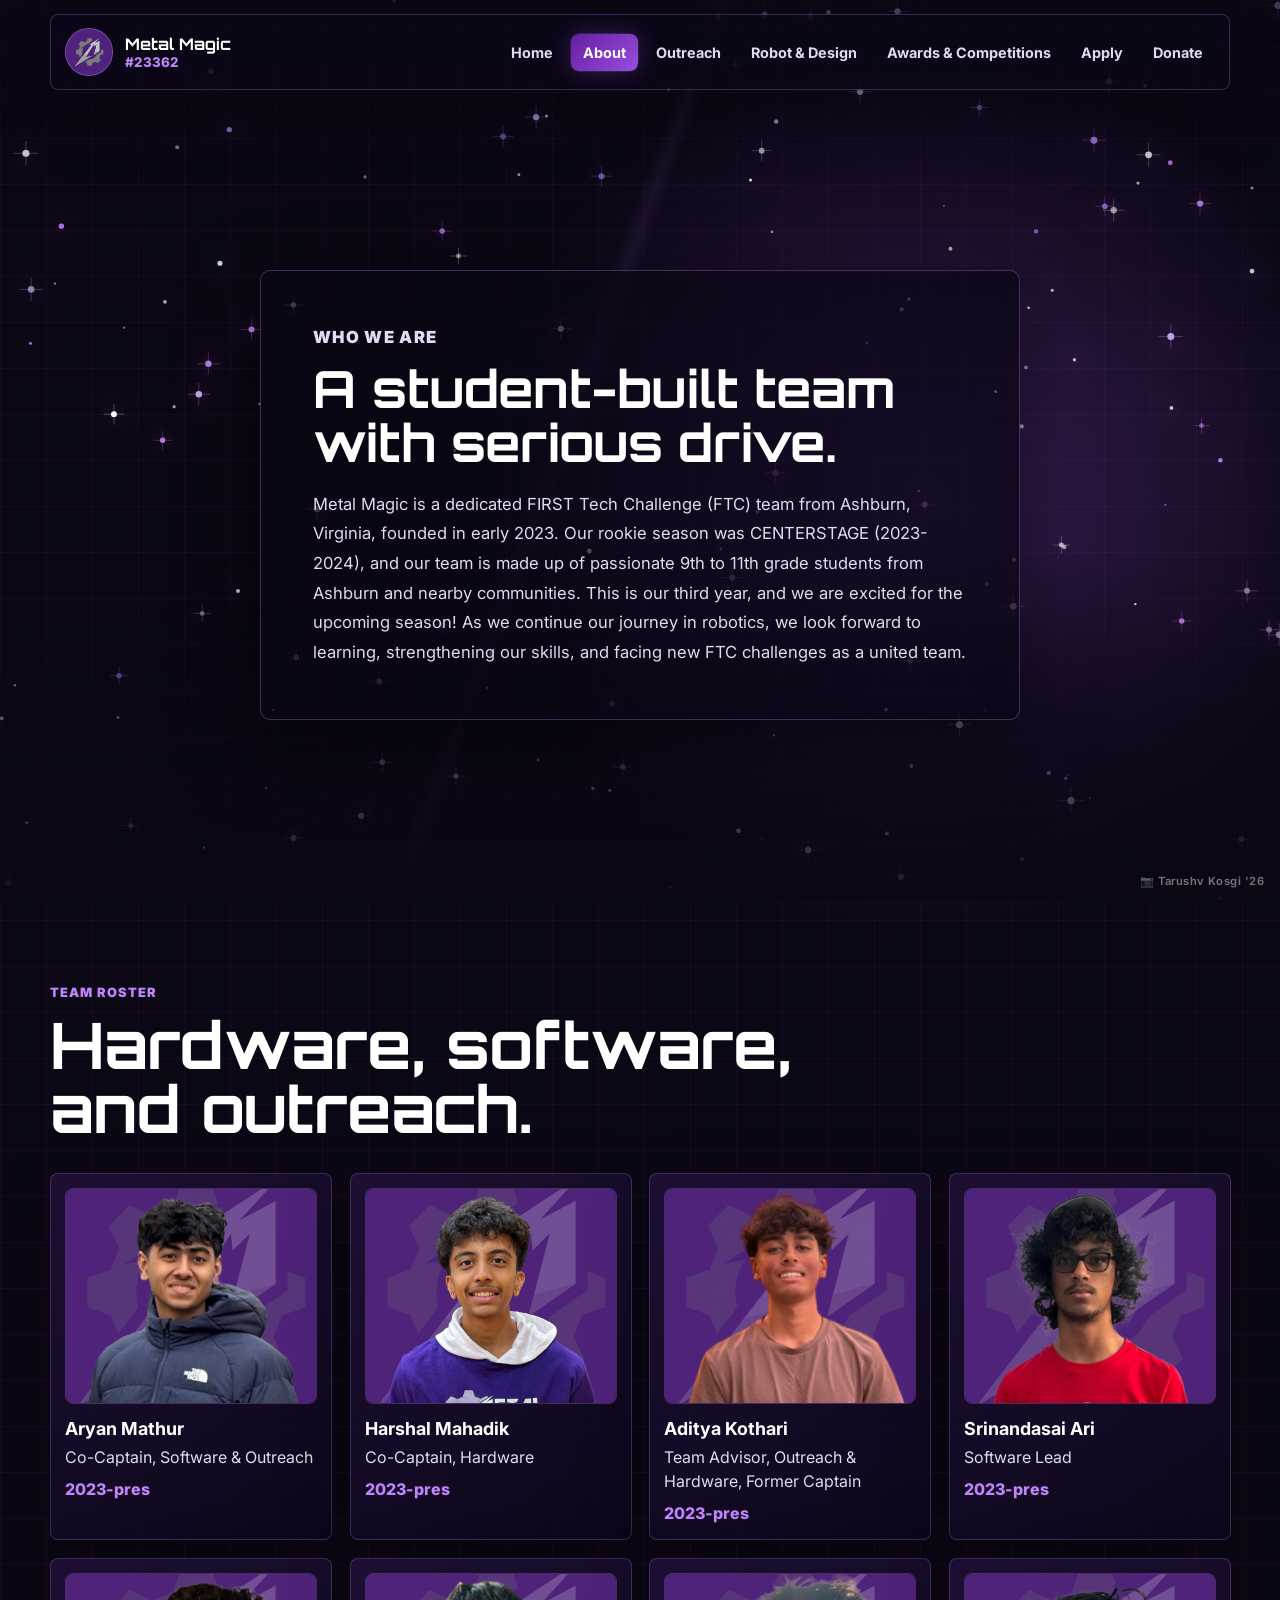
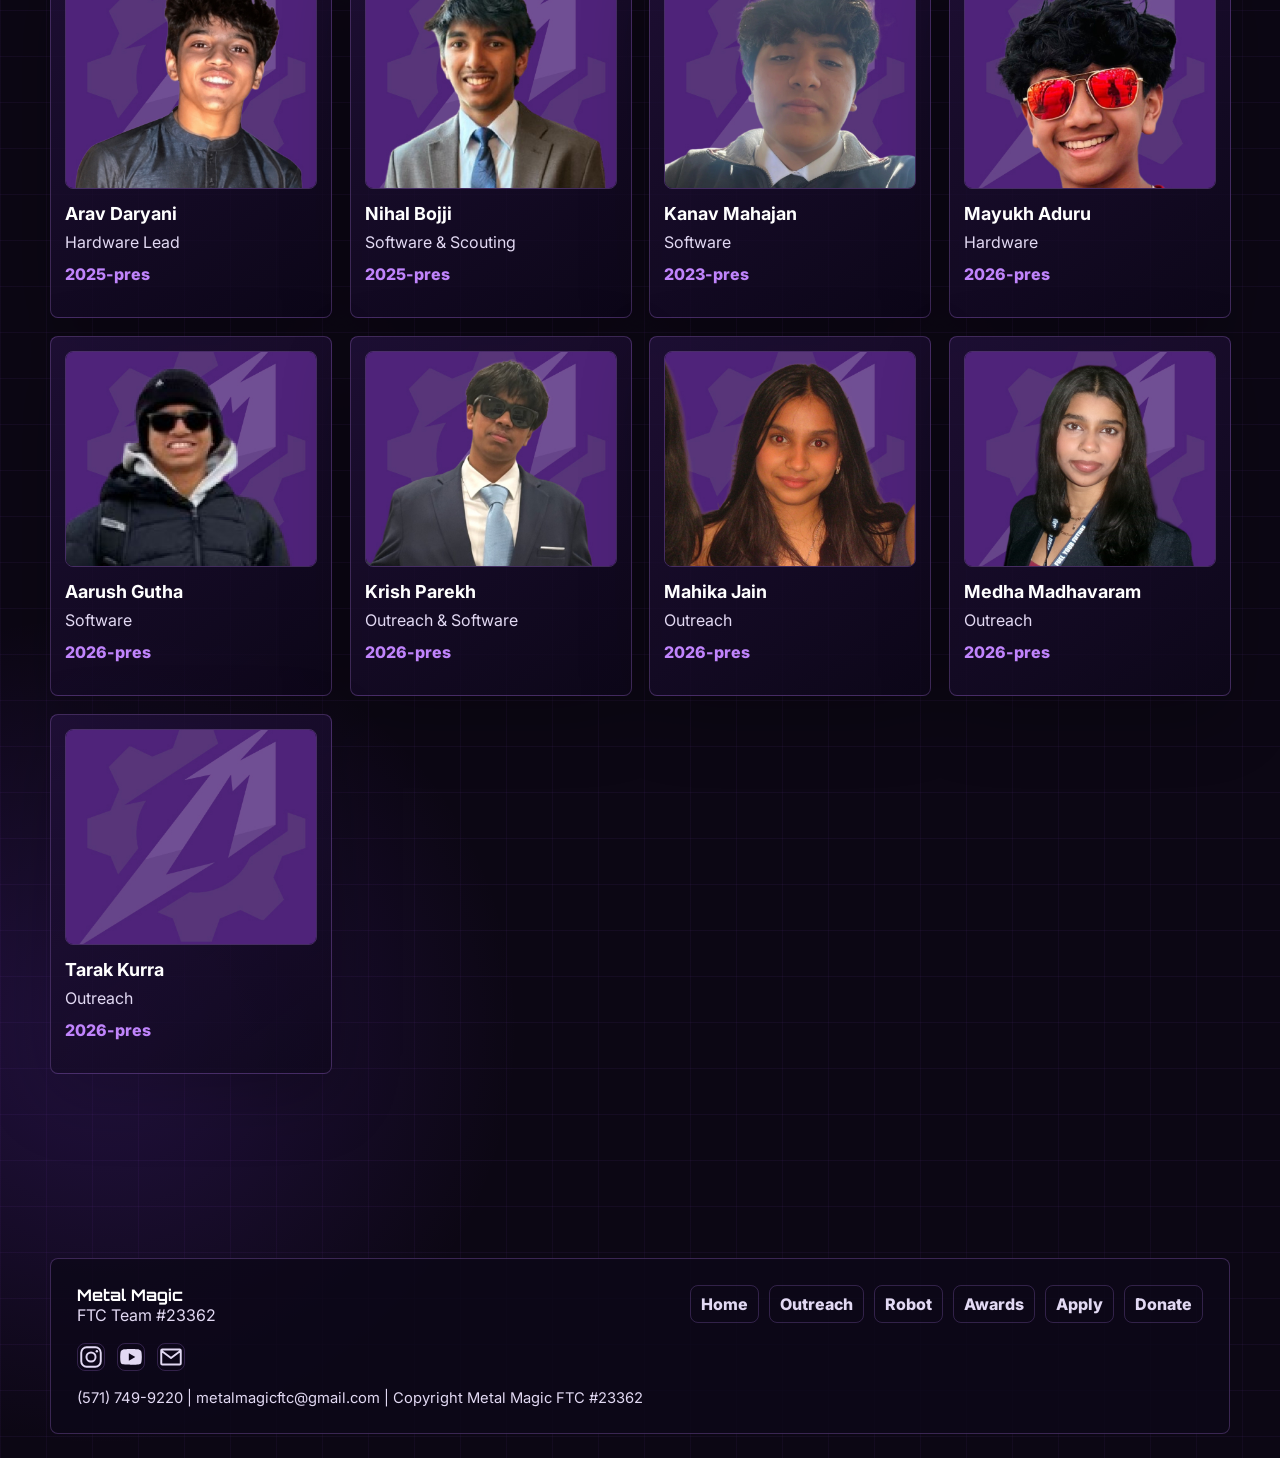
==== about.html @ a75f271d "Revert "asfddafs" This reverts commit 9444afa2bccfbbe86daacc5758b3b779155c47b8." ====
<!doctype html>
<html lang="en">
  <head>
    <meta charset="UTF-8" />
    <meta name="viewport" content="width=device-width, initial-scale=1.0" />
    <title>About | Metal Magic FTC #23362</title>
    <link rel="preconnect" href="https://fonts.googleapis.com" />
    <link rel="preconnect" href="https://fonts.gstatic.com" crossorigin />
    <link href="https://fonts.googleapis.com/css2?family=Inter:wght@400;500;600;700;800;900&family=Orbitron:wght@700;800;900&display=swap" rel="stylesheet" />
    <link rel="icon" href="favicon.svg" type="image/svg+xml" />
    <link rel="stylesheet" href="styles.css" />

    <style>
      /* ── Hero with background photo ── */
      .about-hero {
        position: relative;
        min-height: 100vh;
        display: flex;
        align-items: center;        /* vertically center box in photo */
        justify-content: center;    /* horizontally center box */
        overflow: hidden;
        /* extend behind nav bar */
        margin-top: -90px;
        padding-top: 90px;
      }

      .about-hero-bg {
        position: absolute;
        inset: 0;
        background: url('assets/teamphoto.jpg') center 25% / cover no-repeat;
        transform: scale(1.04);
        animation: about-zoom 18s ease-out forwards;
        z-index: 0;
      }

      @keyframes about-zoom {
        to { transform: scale(1); }
      }

      /* subtle top fade so nav bar blends in, NO bottom overlay so faces show */
      .about-hero-bg::after {
        content: '';
        position: absolute;
        inset: 0;
        background: linear-gradient(
          to bottom,
          rgba(12,7,20,0.72) 0%,
          rgba(12,7,20,0.18) 18%,
          transparent 38%,
          transparent 62%,
          rgba(12,7,20,0.55) 82%,
          rgba(12,7,20,0.94) 100%
        );
        pointer-events: none;
      }

      /* translucent box — NO blur so photo stays crisp behind */
      .about-hero-content {
        position: relative;
        z-index: 2;
        width: min(calc(100% - 36px), 760px);
        background: rgba(10, 6, 20, 0.72);   /* dark semi-transparent, no blur */
        border: 1px solid rgba(192, 132, 252, 0.3);
        border-radius: 10px;
        padding: clamp(28px, 5vw, 52px);
        box-shadow: 0 24px 80px rgba(0,0,0,0.5);
        text-align: left;
      }

      .about-hero-content .eyebrow {
        margin-bottom: 10px;
      }

      .about-hero-content h1 {
        margin: 0 0 20px;
        font-size: clamp(1.8rem, 4vw, 3.2rem);
        line-height: 1.05;
      }

      .about-hero-content p {
        color: var(--muted);
        font-size: 1.04rem;
        line-height: 1.78;
        margin: 0;
      }

      /* photo credit */
      .photo-credit {
        position: absolute;
        bottom: 12px;
        right: 16px;
        z-index: 3;
        margin: 0;
        font-size: 0.7rem;
        font-weight: 600;
        letter-spacing: 0.04em;
        color: rgba(255,255,255,0.45);
        pointer-events: none;
      }

      /* ── Roster section — left-aligned, matching nav/footer width ── */
      .roster-section {
        width: min(calc(100% - 36px), 1180px);
        margin: 0 auto;
        padding: 72px 0 92px;
      }

      .roster-section .section-heading {
        margin-bottom: 32px;
      }

      /* 4-col desktop, 2-col tablet+mobile */
      .roster-section .member-grid {
        display: grid;
        grid-template-columns: repeat(4, 1fr);
        gap: 18px;
      }

      @media (max-width: 960px) {
        .roster-section .member-grid {
          grid-template-columns: repeat(2, 1fr);
        }
      }

      /* mobile: always 2 columns (override styles.css 1-col rule) */
      @media (max-width: 640px) {
        .about-hero-content {
          padding: clamp(20px, 5vw, 32px);
        }

        .roster-section .member-grid {
          grid-template-columns: repeat(2, 1fr) !important;
          gap: 12px;
        }
      }
    </style>
  </head>
  <body>
    <div class="site-shell">
      <header class="nav-wrap" data-nav>
        <a class="brand" href="index.html">
          <img src="assets/brand/team-logo.svg" alt="Metal Magic team logo" />
          <span><strong>Metal Magic</strong><small>#23362</small></span>
        </a>
        <button class="nav-toggle" type="button" aria-label="Open navigation" data-menu-toggle>
          <span></span><span></span><span></span>
        </button>
        <nav class="nav-links" data-menu>
          <a href="index.html">Home</a>
          <a href="about.html" aria-current="page">About</a>
          <a href="outreach.html">Outreach</a>
          <a href="robot-design.html">Robot & Design</a>
          <a href="awards.html">Awards & Competitions</a>
          <a href="apply.html">Apply</a>
          <a href="https://hcb.hackclub.com/donations/start/metalmagic" target="_blank" rel="noreferrer">Donate</a>
        </nav>
      </header>

      <main>
        <!-- ── Hero ── -->
        <section class="about-hero">
          <div class="about-hero-bg"></div>
          <p class="photo-credit">📷 Tarushv Kosgi '26</p>
          <div class="about-hero-content">
            <p class="eyebrow reveal">Who We Are</p>
            <h1 class="reveal">A student-built team with serious drive.</h1>
            <p class="reveal">
              Metal Magic is a dedicated FIRST Tech Challenge (FTC) team from Ashburn,
              Virginia, founded in early 2023. Our rookie season was CENTERSTAGE
              (2023-2024), and our team is made up of passionate 9th to 11th grade
              students from Ashburn and nearby communities. This is our third year, and
              we are excited for the upcoming season! As we continue our journey in
              robotics, we look forward to learning, strengthening our skills, and facing
              new FTC challenges as a united team.
            </p>
          </div>
        </section>

        <!-- ── Roster ── -->
        <section class="roster-section">
          <div class="section-heading reveal">
            <p class="eyebrow">Team Roster</p>
            <h2>Hardware, software, and outreach.</h2>
          </div>
          <div class="member-grid">
            <article class="member-card reveal"><img src="assets/team/aryan-mathur.jpg" alt="Aryan Mathur" /><h3>Aryan Mathur</h3><p>Co-Captain, Software & Outreach</p><span>2023-pres</span></article>
            <article class="member-card reveal"><img src="assets/team/harshal-mahadik.jpg" alt="Harshal Mahadik" /><h3>Harshal Mahadik</h3><p>Co-Captain, Hardware</p><span>2023-pres</span></article>
            <article class="member-card reveal"><img src="assets/team/aditya-kothari.jpg" alt="Aditya Kothari" /><h3>Aditya Kothari</h3><p>Team Advisor, Outreach & Hardware, Former Captain</p><span>2023-pres</span></article>
            <article class="member-card reveal"><img src="assets/team/srinandasai-ari.jpg" alt="Srinandasai Ari" /><h3>Srinandasai Ari</h3><p>Software Lead</p><span>2023-pres</span></article>
            <article class="member-card reveal"><img src="assets/team/arav-daryani.jpg" alt="Arav Daryani" /><h3>Arav Daryani</h3><p>Hardware Lead</p><span>2025-pres</span></article>
            <article class="member-card reveal"><img src="assets/team/nihal-bojji.jpg" alt="Nihal Bojji" /><h3>Nihal Bojji</h3><p>Software & Scouting</p><span>2025-pres</span></article>
            <article class="member-card reveal"><img src="assets/team/kanav-mahajan.jpg" alt="Kanav Mahajan" /><h3>Kanav Mahajan</h3><p>Software</p><span>2023-pres</span></article>
            <article class="member-card reveal"><img src="assets/team/mayukh-aduru.jpg" alt="Mayukh Aduru" /><h3>Mayukh Aduru</h3><p>Hardware</p><span>2026-pres</span></article>
            <article class="member-card reveal"><img src="assets/team/aarush-gutha.jpg" alt="Aarush Gutha" /><h3>Aarush Gutha</h3><p>Software</p><span>2026-pres</span></article>
            <article class="member-card reveal"><img src="assets/team/krish-parekh.jpg" alt="Krish Parekh" /><h3>Krish Parekh</h3><p>Outreach & Software</p><span>2026-pres</span></article>
            <article class="member-card reveal"><img src="assets/team/mahika-jain.jpg" alt="Mahika Jain" /><h3>Mahika Jain</h3><p>Outreach</p><span>2026-pres</span></article>
            <article class="member-card reveal"><img src="assets/team/medha-madhavaram.jpg" alt="Medha Madhavaram" /><h3>Medha Madhavaram</h3><p>Outreach</p><span>2026-pres</span></article>
            <article class="member-card reveal"><img src="assets/team/tarak-kurra.jpg" alt="Tarak Kurra" /><h3>Tarak Kurra</h3><p>Outreach</p><span>2026-pres</span></article>
          </div>
        </section>
      </main>

      <footer class="footer">
        <div class="footer-brand"><strong>Metal Magic</strong><span>FTC Team #23362</span></div>
        <div class="footer-links">
          <a href="index.html">Home</a>
          <a href="outreach.html">Outreach</a>
          <a href="robot-design.html">Robot</a>
          <a href="awards.html">Awards</a>
          <a href="apply.html">Apply</a>
          <a href="https://hcb.hackclub.com/donations/start/metal-magic-ftc-23362" target="_blank" rel="noreferrer">Donate</a>
        </div>
        <div class="socials" aria-label="Social links">
          <a href="https://www.instagram.com/metalmagicftc" target="_blank" rel="noreferrer" aria-label="Instagram">
            <svg viewBox="0 0 24 24" aria-hidden="true" focusable="false">
              <rect x="3" y="3" width="18" height="18" rx="5" ry="5" fill="none" stroke="currentColor" stroke-width="1.8"></rect>
              <circle cx="12" cy="12" r="4.2" fill="none" stroke="currentColor" stroke-width="1.8"></circle>
              <circle cx="17.4" cy="6.6" r="1.15" fill="currentColor"></circle>
            </svg>
          </a>
          <a href="https://www.youtube.com/@metalmagicftc" target="_blank" rel="noreferrer" aria-label="YouTube">
            <svg viewBox="0 0 24 24" aria-hidden="true" focusable="false">
              <path d="M21.6 7.2a2.8 2.8 0 0 0-2-2C17.9 4.7 12 4.7 12 4.7s-5.9 0-7.6.5a2.8 2.8 0 0 0-2 2A29.2 29.2 0 0 0 2 12a29.2 29.2 0 0 0 .4 4.8 2.8 2.8 0 0 0 2 2c1.7.5 7.6.5 7.6.5s5.9 0 7.6-.5a2.8 2.8 0 0 0 2-2A29.2 29.2 0 0 0 22 12a29.2 29.2 0 0 0-.4-4.8ZM10 15.5v-7l6 3.5-6 3.5Z" fill="currentColor"></path>
            </svg>
          </a>
          <a href="mailto:metalmagicftc@gmail.com" aria-label="Email">
            <svg viewBox="0 0 24 24" aria-hidden="true" focusable="false">
              <path d="M4 5h16a1 1 0 0 1 1 1v12a1 1 0 0 1-1 1H4a1 1 0 0 1-1-1V6a1 1 0 0 1 1-1Zm0 2 8 6 8-6" fill="none" stroke="currentColor" stroke-width="1.8" stroke-linecap="round" stroke-linejoin="round"></path>
            </svg>
          </a>
        </div>
        <p class="footer-meta">(571) 749-9220 | metalmagicftc@gmail.com | Copyright Metal Magic FTC #23362</p>
      </footer>
    </div>
    <script src="script.js"></script>
  </body>
</html>
---- styles.css ----
:root {
  --bg: #0c0714;
  --bg-2: #12091f;
  --surface: rgba(32, 16, 56, 0.72);
  --surface-strong: rgba(47, 22, 82, 0.78);
  --purple: #7c3aed;
  --violet: #a855f7;
  --glow: #c084fc;
  --text: #ffffff;
  --muted: #e2d9f3;
  --line: rgba(192, 132, 252, 0.26);
  --radius: 8px;
  --max: 1180px;
}

* {
  box-sizing: border-box;
}

html {
  scroll-behavior: smooth;
}

body {
  margin: 0;
  min-height: 100vh;
  color: var(--text);
  font-family: "Inter", system-ui, sans-serif;
  background:
    linear-gradient(rgba(168, 85, 247, 0.06) 1px, transparent 1px),
    linear-gradient(90deg, rgba(168, 85, 247, 0.05) 1px, transparent 1px),
    radial-gradient(circle at 72% 16%, rgba(168, 85, 247, 0.28), transparent 28rem),
    radial-gradient(circle at 8% 86%, rgba(124, 58, 237, 0.2), transparent 26rem),
    var(--bg);
  background-size: 46px 46px, 46px 46px, auto, auto, auto;
  overflow-x: hidden;
  cursor: crosshair;
}

body::before {
  content: "";
  position: fixed;
  inset: 0;
  pointer-events: none;
  background: linear-gradient(110deg, transparent 0 44%, rgba(192, 132, 252, 0.08) 45%, transparent 46% 100%);
  animation: scan 10s linear infinite; /* <-- Changed from 4.8s to 15s */
  z-index: -1;
}

@media (hover: none), (pointer: coarse) {
  body {
    cursor: auto;
  }

  .cursor-aura,
  .cursor-readout {
    display: none !important;
  }
}

.starfield-canvas,
.cursor-aura {
  position: fixed;
  inset: 0;
  pointer-events: none;
}

.starfield-canvas {
  z-index: 0;
  mix-blend-mode: screen;
}

.cursor-aura {
  z-index: 1;
  opacity: 0;
  background: radial-gradient(circle at var(--cursor-x, 50%) var(--cursor-y, 50%), rgba(255, 255, 255, 0.16), rgba(192, 132, 252, 0.18) 8rem, transparent 18rem);
  transition: opacity 180ms ease;
}

.cursor-readout {
  position: fixed;
  left: var(--cursor-x, 50%);
  top: var(--cursor-y, 50%);
  z-index: 40;
  pointer-events: none;
  opacity: 0;
  transform: translate(18px, 18px) scale(0.94);
  padding: 7px 10px;
  border: 1px solid rgba(192, 132, 252, 0.48);
  border-radius: 999px;
  color: white;
  background: rgba(13, 8, 25, 0.78);
  box-shadow: 0 0 28px rgba(168, 85, 247, 0.28);
  backdrop-filter: blur(12px);
  font: 900 0.72rem "Orbitron", sans-serif;
  letter-spacing: 0.08em;
  text-transform: uppercase;
  transition: opacity 160ms ease, transform 160ms ease;
}

body.cursor-active .cursor-aura {
  opacity: 1;
}

body.cursor-active .cursor-readout.active {
  opacity: 1;
  transform: translate(18px, 18px) scale(1);
}

a {
  color: inherit;
  text-decoration: none;
}

img {
  max-width: 100%;
  display: block;
}

.site-shell img:not(.brand img):not(.robot-float):not(.sponsor-card img) {
  width: 100%;
  height: clamp(160px, 24vh, 240px);
  max-height: clamp(160px, 24vh, 240px);
  object-fit: cover;
  object-position: center;
  border-radius: var(--radius);
}

.site-shell {
  position: relative;
  z-index: 2;
  min-height: 100vh;
  animation: pageIn 520ms ease both;
}

.nav-wrap {
  position: sticky; 
  top: 14px;
  z-index: 20;
  width: min(calc(100% - 32px), var(--max));
  margin: 14px auto 0;
  min-height: 76px;
  display: flex;
  align-items: center;
  justify-content: space-between;
  gap: 18px;
  padding: 12px 14px;
  border: 1px solid var(--line);
  border-radius: var(--radius);
  background: rgba(13, 8, 25, 0.68);
  backdrop-filter: blur(18px);
  box-shadow: 0 18px 70px rgba(0, 0, 0, 0.28);
  transition: border-color 220ms ease, background 220ms ease;
}

.nav-wrap.scrolled {
  background: rgba(13, 8, 25, 0.9);
  border-color: rgba(192, 132, 252, 0.48);
}

.brand {
  display: flex;
  align-items: center;
  gap: 12px;
  min-width: max-content;
}

.brand img {
  width: 48px;
  height: 48px;
  object-fit: contain;
  border-radius: 50%;
  border: 1px solid rgba(192, 132, 252, 0.45);
  background: #4e2379;
}

.brand.image-failed::before {
  content: "";
  width: 48px;
  height: 48px;
  display: grid;
  place-items: center;
  border-radius: 50%;
  border: 1px solid rgba(192, 132, 252, 0.6);
  background: #4e2379 url("assets/brand/team-logo.svg") center / contain no-repeat;
  box-shadow: 0 0 24px rgba(168, 85, 247, 0.3);
}

.brand.image-failed img {
  display: none;
}

.brand strong,
.team-number,
h1,
h2 {
  font-family: "Orbitron", "Inter", sans-serif;
}

.brand strong {
  display: block;
  font-size: 1rem;
}

.brand small {
  display: block;
  color: var(--glow);
  font-weight: 800;
  letter-spacing: 0;
}

.nav-links {
  display: flex;
  align-items: center;
  justify-content: flex-end;
  gap: 6px;
  flex-wrap: wrap;
}

.nav-links a {
  padding: 10px 12px;
  border-radius: var(--radius);
  color: var(--muted);
  font-size: 0.9rem;
  font-weight: 700;
  transition: color 180ms ease, background 180ms ease, box-shadow 180ms ease;
}

.nav-links a:hover,
.nav-links a[aria-current="page"] {
  color: white;
  background: linear-gradient(135deg, rgba(107, 33, 168, 0.95), rgba(168, 85, 247, 0.9));
  box-shadow: 0 0 0 1px rgba(255, 255, 255, 0.08), 0 0 24px rgba(168, 85, 247, 0.28);
}

.nav-links a,
.btn,
.hero-copy,
.hero-visual,
.section-copy,
.stat-card,
.feature-card,
.member-card,
.event-card,
.robot-card,
.timeline-card,
.story-panel,
.season-photo-slot,
.robot-photo-slot,
.video-frame,
.tab-list button,
.footer-links a,
.socials a {
  transform-style: preserve-3d;
  will-change: transform;
}

.nav-toggle {
  display: none;
  width: 44px;
  height: 44px;
  border: 1px solid var(--line);
  border-radius: var(--radius);
  background: rgba(168, 85, 247, 0.1);
}

.nav-toggle span {
  display: block;
  width: 18px;
  height: 2px;
  margin: 4px auto;
  background: white;
}

.page-section {
  width: min(calc(100% - 36px), var(--max));
  margin: 0 auto;
}

.hero {
  position: relative;
  min-height: 172vh;
  display: grid;
  align-items: start;
  padding: 20px 0 42px; /* <-- Changed the 76px to 20px */
  isolation: isolate;
}

@media (max-width: 900px) {
  .hero {
    min-height: auto;
    padding: 24px 0 28px;
  }

  .hero::after {
    display: none;
  }

  .hero-bg-robot {
    position: relative;
    top: auto;
    opacity: 0.48;
    transform: none;
    margin-bottom: 18px;
  }

  .hero-grid {
    position: static;
    transform: none;
    opacity: 1;
    min-height: auto;
  }

  .hero-title,
  .hero-visual {
    transform: none;
  }

  .hero-visual {
    min-height: 320px;
  }

  .stagger {
    animation: none;
    opacity: 1;
    transform: none;
  }
}

.hero::after {
  content: "SCROLL";
  position: sticky;
  top: calc(100vh - 74px);
  justify-self: center;
  width: 92px;
  min-height: 32px;
  display: grid;
  place-items: center;
  border: 1px solid rgba(192, 132, 252, 0.38);
  border-radius: 999px;
  color: var(--muted);
  font-size: 0.68rem;
  font-weight: 900;
  letter-spacing: 0.16em;
  background: rgba(13, 8, 25, 0.66);
  box-shadow: 0 0 28px rgba(168, 85, 247, 0.22);
  opacity: calc(1 - var(--hero-progress, 0));
}

.hero-bg-robot {
  position: sticky;
  top: 92px;
  grid-area: 1 / 1;
  width: min(118vw, 1320px);
  max-width: none;
  margin: 0 auto;
  opacity: calc(0.18 - (var(--hero-progress, 0) * 0.13));
  filter: grayscale(1) contrast(1.16) brightness(0.78);
  mix-blend-mode: screen;
  transform: translateY(calc(var(--hero-progress, 0) * -90px)) scale(calc(1.08 + (var(--hero-progress, 0) * 0.18)));
  pointer-events: none;
  z-index: -1;
}

.hero-grid,
.split-section {
  display: grid;
  grid-template-columns: minmax(0, 1fr) minmax(320px, 0.82fr);
  gap: clamp(28px, 5vw, 72px);
  align-items: center;
}

.hero-grid {
  position: sticky;
  top: 112px;
  min-height: calc(100vh - 132px);
  transform:
    translateY(calc(var(--hero-progress, 0) * -32px))
    scale(calc(1 - (var(--hero-progress, 0) * 0.08)));
  opacity: calc(1 - (var(--hero-progress, 0) * 0.3));
  transition: transform 80ms linear, opacity 80ms linear;
}

.eyebrow,
.card-kicker {
  color: var(--glow);
  font-weight: 900;
  text-transform: uppercase;
  font-size: 0.8rem;
  letter-spacing: 0.08em;
}

.hero-title {
  margin: 12px 0;
  font-size: clamp(3.2rem, 10vw, 8.6rem);
  line-height: 0.9;
  text-shadow: 0 0 38px rgba(192, 132, 252, 0.34);
  transform: translateX(calc(var(--hero-progress, 0) * -32px));
}

.hero-title span {
  display: block;
}

.team-number {
  color: var(--glow);
  font-size: 0.72em;
}

.stagger {
  opacity: 0;
  transform: translateY(28px);
  animation: revealUp 720ms cubic-bezier(0.2, 0.8, 0.2, 1) forwards;
}

.stagger:nth-child(2) {
  animation-delay: 160ms;
}

.stagger:nth-child(3) {
  animation-delay: 300ms;
}

.hero-subtitle,
.page-hero p,
.section-copy p,
.feature-card p,
.event-card p,
.robot-card p,
.timeline-card p {
  color: var(--muted);
  font-size: 1.04rem;
  line-height: 1.75;
}

.button-row {
  display: flex;
  flex-wrap: wrap;
  gap: 14px;
  margin-top: 28px;
}

.btn {
  position: relative;
  overflow: hidden;
  display: inline-flex;
  align-items: center;
  justify-content: center;
  min-height: 48px;
  padding: 0 20px;
  border-radius: var(--radius);
  font-weight: 900;
  border: 1px solid rgba(192, 132, 252, 0.44);
  transition: transform 180ms ease, box-shadow 180ms ease, border-color 180ms ease;
}

.btn::after {
  content: "";
  position: absolute;
  inset: -80% auto -80% -55%;
  width: 40%;
  transform: rotate(18deg);
  background: rgba(255, 255, 255, 0.28);
  transition: left 320ms ease;
}

.btn:hover {
  transform: translateY(-2px);
  box-shadow: 0 0 36px rgba(168, 85, 247, 0.34);
}

.btn:hover::after {
  left: 120%;
}

.btn-primary {
  background: linear-gradient(135deg, #6b21a8, #a855f7);
}

.btn-secondary {
  background: rgba(26, 15, 46, 0.65);
}

.hero-visual {
  position: relative;
  min-height: 440px;
  display: grid;
  place-items: center;
}

.orbital-ring {
  position: absolute;
  width: min(92%, 520px);
  aspect-ratio: 1;
  border: 1px solid rgba(192, 132, 252, 0.3);
  border-radius: 50%;
  box-shadow: inset 0 0 60px rgba(168, 85, 247, 0.15), 0 0 80px rgba(168, 85, 247, 0.22);
  animation: spin 18s linear infinite;
}

.orbital-ring::before,
.orbital-ring::after {
  content: "";
  position: absolute;
  inset: 12%;
  border: 1px dashed rgba(192, 132, 252, 0.23);
  border-radius: 50%;
}

.robot-float {
  width: min(92%, 720px);
  max-height: 660px;
  object-fit: contain;
  filter: drop-shadow(0 28px 48px rgba(168, 85, 247, 0.28));
  animation: float 4.6s ease-in-out infinite;
}

.hero-visual {
  transform: translateX(calc(var(--hero-progress, 0) * 46px)) scale(calc(1 + (var(--hero-progress, 0) * 0.16)));
}

.robot-fallback {
  display: none;
  position: relative;
  width: min(82%, 430px);
  aspect-ratio: 1.08;
  filter: drop-shadow(0 28px 48px rgba(168, 85, 247, 0.32));
  animation: float 4.6s ease-in-out infinite;
}

.hero-visual.image-failed .robot-fallback {
  display: grid;
  place-items: center;
}

.hero-visual.image-failed .robot-float {
  display: none;
}

.bot-top,
.bot-core,
.bot-base {
  position: absolute;
  border: 2px solid rgba(216, 180, 254, 0.85);
  background: linear-gradient(145deg, rgba(168, 85, 247, 0.32), rgba(15, 8, 30, 0.86));
  box-shadow: inset 0 0 32px rgba(192, 132, 252, 0.18), 0 0 38px rgba(168, 85, 247, 0.3);
}

.bot-top {
  top: 7%;
  left: 28%;
  width: 44%;
  height: 18%;
  border-radius: var(--radius);
}

.bot-core {
  top: 30%;
  left: 17%;
  width: 66%;
  height: 40%;
  border-radius: var(--radius);
  display: flex;
  align-items: center;
  justify-content: center;
  gap: 8%;
}

.bot-core span {
  width: 16%;
  aspect-ratio: 1;
  border-radius: 50%;
  background: #c084fc;
  box-shadow: 0 0 30px rgba(192, 132, 252, 0.9);
}

.bot-base {
  bottom: 10%;
  left: 10%;
  width: 80%;
  height: 16%;
  border-radius: 999px;
}

.stats-band {
  display: grid;
  grid-template-columns: repeat(3, 1fr);
  gap: 16px;
  padding: 22px 0 68px;
}

.stat-card,
.feature-card,
.member-card,
.event-card,
.robot-card,
.timeline-card,
.story-panel,
.season-photo-slot,
.robot-photo-slot {
  position: relative;
  overflow: hidden;
  border: 1px solid var(--line);
  border-radius: var(--radius);
  background: linear-gradient(145deg, rgba(33, 16, 58, 0.82), rgba(14, 8, 27, 0.76));
  backdrop-filter: blur(16px);
  box-shadow: 0 22px 70px rgba(0, 0, 0, 0.24);
}

.stat-card::after,
.feature-card::after,
.member-card::after,
.event-card::after,
.robot-card::after,
.timeline-card::after,
.story-panel::after,
.season-photo-slot::after,
.robot-photo-slot::after {
  content: "";
  position: absolute;
  inset: 0;
  pointer-events: none;
  opacity: var(--hover-spot, 0);
  background: radial-gradient(circle at var(--local-x, 50%) var(--local-y, 50%), rgba(255, 255, 255, 0.18), rgba(192, 132, 252, 0.16) 20%, transparent 54%);
  transition: opacity 180ms ease;
}

.stat-card {
  min-height: 156px;
  padding: 28px;
  text-align: center;
}

.stat-card strong,
.stat-card span {
  font-family: "Orbitron", sans-serif;
  font-size: clamp(2.2rem, 5vw, 4.2rem);
  color: white;
  text-shadow: 0 0 26px rgba(192, 132, 252, 0.42);
}

.stat-card p {
  margin: 8px 0 0;
  color: var(--muted);
  font-weight: 800;
}

.split-section {
  padding: 30px 0 90px;
}

.sponsors-section {
  padding: 8px 0 90px;
}

.sponsor-grid {
  display: grid;
  grid-template-columns: repeat(2, 1fr);
  gap: 12px;
  justify-content: start;
  align-items: start;
}

.sponsor-card {
  display: flex;
  align-items: center;
  justify-content: center;
  width: 100%;
  min-height: 140px;
  padding: 20px;
  border: 1px solid var(--line);
  border-radius: var(--radius);
  background: #ffffff;
  box-shadow: 0 22px 70px rgba(0, 0, 0, 0.24);
  transition: transform 180ms ease, box-shadow 180ms ease, border-color 180ms ease;
}

.sponsor-card:hover {
  transform: translateY(-2px);
  border-color: rgba(192, 132, 252, 0.7);
  box-shadow: 0 0 34px rgba(168, 85, 247, 0.23), 0 24px 70px rgba(0, 0, 0, 0.25);
}

.sponsor-card img {
  width: auto;
  max-width: 100%;
  max-height: 92px;
  height: auto;
  object-fit: contain;
  display: block;
}

.home-story {
  display: grid;
  grid-template-columns: repeat(3, 1fr);
  gap: 18px;
  margin-top: -34vh;
  padding-bottom: 86px;
  position: relative;
  z-index: 3;
}

.story-panel {
  min-height: 340px;
  padding: clamp(22px, 3vw, 34px);
  transform: translateY(calc((1 - var(--story-progress, 0)) * 44px));
  transition: transform 180ms ease, border-color 180ms ease, box-shadow 180ms ease;
}

.story-panel:nth-child(2) {
  transform: translateY(calc((1 - var(--story-progress, 0)) * 74px));
}

.story-panel:nth-child(3) {
  transform: translateY(calc((1 - var(--story-progress, 0)) * 104px));
}

.story-panel h2 {
  margin: 8px 0 16px;
  font-size: clamp(1.45rem, 3vw, 2.35rem);
  line-height: 1.05;
}

.story-panel p:last-child {
  color: var(--muted);
  line-height: 1.7;
}

.section-copy h2,
.section-heading h2,
.page-hero h1 {
  margin: 8px 0 16px;
  font-size: clamp(2.1rem, 5vw, 4.6rem);
  line-height: 1;
}

.feature-card {
  padding: clamp(24px, 4vw, 42px);
}

.feature-card h3 {
  margin: 0 0 10px;
  font-size: clamp(1.55rem, 3vw, 2.4rem);
}

.text-link {
  color: var(--glow);
  font-weight: 900;
  display: inline-flex;
  margin-top: 12px;
}

.page-hero {
  padding: 120px 0 52px;
  max-width: 980px;
}

.section-heading {
  max-width: 820px;
  margin-bottom: 26px;
}

.member-grid {
  display: grid;
  grid-template-columns: repeat(4, 1fr);
  gap: 18px;
  padding-bottom: 92px;
}

.member-card {
  min-height: 360px;
  padding: 14px;
  transition: transform 200ms ease, border-color 200ms ease, box-shadow 200ms ease;
}

.member-card:hover,
.event-card:hover,
.robot-card:hover,
.story-panel:hover,
.timeline-card:hover,
.stat-card:hover,
.feature-card:hover {
  border-color: rgba(192, 132, 252, 0.7);
  box-shadow: 0 0 34px rgba(168, 85, 247, 0.23), 0 24px 70px rgba(0, 0, 0, 0.25);
}

.member-card img,
.member-card.placeholder div {
  width: 100%;
  aspect-ratio: 1 / 1.02;
  object-fit: cover;
  border-radius: var(--radius);
  border: 1px solid rgba(192, 132, 252, 0.28);
}

.member-card.image-failed img {
  display: none;
}

.member-card.image-failed::before {
  content: attr(data-initial);
  width: 100%;
  aspect-ratio: 1 / 1.02;
  display: grid;
  place-items: center;
  border-radius: var(--radius);
  color: white;
  font: 900 4rem "Orbitron", sans-serif;
  border: 1px solid rgba(192, 132, 252, 0.28);
  background:
    linear-gradient(rgba(255, 255, 255, 0.07) 1px, transparent 1px),
    linear-gradient(90deg, rgba(255, 255, 255, 0.06) 1px, transparent 1px),
    radial-gradient(circle at 30% 20%, #c084fc, #6b21a8 48%, #1a0f2e);
  background-size: 20px 20px, 20px 20px, auto;
}

.member-card.placeholder div {
  display: grid;
  place-items: center;
  font: 900 4rem "Orbitron", sans-serif;
  background: radial-gradient(circle at 30% 20%, #c084fc, #6b21a8 48%, #1a0f2e);
}

.member-card h3 {
  margin: 14px 0 6px;
  font-size: 1.12rem;
}

.member-card p,
.member-card span {
  color: var(--muted);
  line-height: 1.5;
}

.member-card p {
  margin: 0 0 8px;
}

.member-card span {
  color: var(--glow);
  font-weight: 800;
}

.event-stack {
  display: grid;
  gap: 18px;
  padding-bottom: 92px;
}

.event-card {
  padding: clamp(22px, 4vw, 38px);
  transition: transform 200ms ease, border-color 200ms ease, box-shadow 200ms ease;
}

.event-card span,
.timeline-card span {
  color: var(--glow);
  font-family: "Orbitron", sans-serif;
  font-weight: 900;
}

.event-card > div:first-child {
  align-self: center;
}

.event-card h2,
.robot-card h2,
.timeline-card h2 {
  margin: 8px 0 8px;
  font-size: clamp(1.4rem, 3vw, 2.25rem);
}

.event-date {
  margin: 0 0 8px;
  padding: 0;
  color: var(--glow);
  font-family: "Orbitron", sans-serif;
  font-size: clamp(1rem, 2.4vw, 1.6rem);
  font-weight: 900;
  line-height: 1;
  text-transform: uppercase;
}

.event-gallery {
  display: grid;
  grid-template-columns: 1fr 1fr;
  gap: 10px;
}

.event-gallery img:first-child,
.event-gallery .event-image-placeholder:first-child {
  grid-column: 1 / -1;
  min-height: 230px;
}

.event-gallery img,
.event-gallery .event-image-placeholder {
  min-height: 150px;
}

.event-with-media {
  display: grid;
  grid-template-columns: minmax(0, 1fr) minmax(260px, 0.6fr);
  gap: 24px;
  align-items: center;
}

.event-gallery img,
.event-image-placeholder {
  width: 100%;
  border-radius: var(--radius);
  border: 1px solid var(--line);
}

.event-gallery img {
  height: 100%;
  object-fit: cover;
}

.event-image-placeholder {
  display: grid;
  place-items: center;
  align-content: center;
  gap: 8px;
  color: white;
  background:
    linear-gradient(rgba(255, 255, 255, 0.07) 1px, transparent 1px),
    linear-gradient(90deg, rgba(255, 255, 255, 0.06) 1px, transparent 1px),
    radial-gradient(circle at 50% 30%, rgba(192, 132, 252, 0.58), rgba(107, 33, 168, 0.4) 46%, rgba(13, 8, 25, 0.92));
  background-size: 22px 22px, 22px 22px, auto;
  text-align: center;
}

.event-image-placeholder strong {
  font: 900 1.45rem "Orbitron", sans-serif;
}

.event-image-placeholder small {
  color: var(--muted);
  font-weight: 900;
  letter-spacing: 0.08em;
  text-transform: uppercase;
}

.event-with-media.image-failed .event-gallery img {
  display: none;
}

.event-details {
  margin-top: 16px;
  border-top: 1px solid rgba(192, 132, 252, 0.22);
  padding-top: 14px;
}

.event-details summary {
  color: var(--glow);
  cursor: pointer;
  font-weight: 900;
}

.event-details summary:hover {
  color: white;
}

.event-details p {
  margin: 10px 0 0;
}

/* styles.css — find this existing rule and replace it */
.season-tabs {
  padding-top: clamp(40px, 6vw, 72px);  /* ← add this line */
  padding-bottom: 96px;
}

.tab-list {
  display: flex;
  flex-wrap: wrap;
  gap: 10px;
  margin-bottom: 22px;
}

.tab-list button {
  border: 1px solid var(--line);
  border-radius: var(--radius);
  color: var(--muted);
  background: rgba(26, 15, 46, 0.68);
  min-height: 46px;
  padding: 0 16px;
  font-weight: 900;
  cursor: pointer;
}

.tab-list button.active {
  color: white;
  background: linear-gradient(135deg, rgba(107, 33, 168, 0.95), rgba(168, 85, 247, 0.9));
  border-color: rgba(192, 132, 252, 0.4);
  box-shadow: inset 0 0 0 999px rgba(255, 255, 255, 0.04);
}

.tab-panel {
  display: none;
}

.tab-panel.active {
  display: block;
}

.video-frame {
  position: relative;
  aspect-ratio: 16 / 9;
  border-radius: var(--radius);
  overflow: hidden;
  border: 1px solid var(--line);
  background: #050209;
}

.video-frame iframe {
  position: absolute;
  inset: 0;
  width: 100%;
  height: 100%;
  border: 0;
}

.caption {
  color: var(--glow);
  font-weight: 800;
  margin: 12px 0 20px;
}

.robot-grid {
  display: grid;
  grid-template-columns: repeat(2, 1fr);
  gap: 18px;
}

.robot-card {
  padding: clamp(22px, 3vw, 34px);
  transition: transform 200ms ease, border-color 200ms ease, box-shadow 200ms ease;
}

.robot-card.wide {
  max-width: 900px;
}

.robot-photo-slot,
.season-photo-slot {
  min-height: 220px;
  margin-top: 20px;
  display: flex;
  align-items: center;
  justify-content: center;
  gap: 8px;
  color: white;
  text-align: center;
  overflow: visible;
  background:
    linear-gradient(rgba(255, 255, 255, 0.07) 1px, transparent 1px),
    linear-gradient(90deg, rgba(255, 255, 255, 0.06) 1px, transparent 1px),
    radial-gradient(circle at 50% 25%, rgba(192, 132, 252, 0.42), rgba(107, 33, 168, 0.28) 48%, rgba(13, 8, 25, 0.88));
  background-size: 24px 24px, 24px 24px, auto;
}

.robot-photo-slot img,
.season-photo-slot img {
  display: block;
  width: 100%;
  max-width: 100%;
  height: auto !important;
  max-height: none !important;
  object-fit: contain !important;
  padding: 10px;
  filter: drop-shadow(0 24px 36px rgba(168, 85, 247, 0.28));
}

.robot-photo-slot span,
.season-photo-slot span {
  font: 900 1.35rem "Orbitron", sans-serif;
}

.robot-photo-slot small,
.season-photo-slot small {
  color: var(--muted);
  font-weight: 900;
  letter-spacing: 0.08em;
  text-transform: uppercase;
}

.season-photo-slot {
  min-height: clamp(320px, 46vh, 520px);
  padding: 10px;
}

.glow-list {
  display: grid;
  gap: 10px;
  padding-left: 18px;
  color: var(--muted);
  line-height: 1.6;
}

.timeline {
  position: relative;
  display: grid;
  gap: 26px;
  padding-bottom: 96px;
}

.timeline::before {
  content: "";
  position: absolute;
  left: 15px;
  top: 8px;
  width: 2px;
  height: calc(100% - 98px);
  background: linear-gradient(var(--glow), rgba(192, 132, 252, 0.05));
  transform-origin: top;
  animation: lineDraw 1.4s ease both;
}

.timeline-item {
  position: relative;
  display: grid;
  grid-template-columns: 32px minmax(0, 1fr);
  gap: 20px;
}

.timeline-dot {
  width: 32px;
  height: 32px;
  border-radius: 50%;
  background: var(--violet);
  border: 7px solid var(--bg);
  box-shadow: 0 0 28px rgba(192, 132, 252, 0.72);
  z-index: 1;
}

.timeline-card {
  padding: clamp(22px, 4vw, 38px);
}

.award-group {
  border-top: 1px solid rgba(192, 132, 252, 0.16);
  padding-top: 15px;
  margin-top: 15px;
}

.award-group h3 {
  margin: 0 0 6px;
}

.award-group p {
  margin: 4px 0;
}

.season-note {
  color: white;
  font-weight: 900;
}

.footer {
  width: min(calc(100% - 36px), var(--max));
  margin: 0 auto 24px;
  padding: 26px;
  border: 1px solid var(--line);
  border-radius: var(--radius);
  background: rgba(13, 8, 25, 0.82);
  display: grid;
  grid-template-columns: 1fr auto;
  gap: 18px;
  align-items: start;
}

.footer-brand strong {
  display: block;
  font-family: "Orbitron", sans-serif;
}

.footer-brand span,
.footer-meta {
  color: var(--muted);
}

.footer-links {
  display: flex;
  flex-wrap: wrap;
  gap: 10px;
  justify-content: flex-end;
}

.socials {
  display: flex;
  flex-wrap: wrap;
  gap: 10px;
  justify-content: flex-start;
  grid-column: 1 / -1;
}

.footer-links a,
.socials a {
  color: var(--muted);
  font-weight: 800;
  padding: 8px 10px;
  border: 1px solid rgba(192, 132, 252, 0.22);
  border-radius: var(--radius);
}

.socials a {
  display: inline-flex;
  align-items: center;
  justify-content: center;
  width: 28px;
  height: 28px;
  padding: 0;
  overflow: hidden;
  box-sizing: border-box;
}

.socials a svg {
  width: 14px;
  height: 14px;
  display: block;
}

.footer .socials {
  display: flex;
  gap: 12px;
  align-items: center;
}

.footer .socials img {
  width: 28px;
  height: 28px;
  object-fit: contain;
  display: block;
  border-radius: 4px;
}

.footer .socials svg {
  width: 28px;
  height: 28px;
  display: block;
}

.socials a:hover,
.footer-links a:hover {
  color: white;
  border-color: rgba(192, 132, 252, 0.62);
}

.footer-meta {
  grid-column: 1 / -1;
  margin: 0;
  font-size: 0.92rem;
}

.reveal {
  opacity: 0;
  transform: translateY(22px);
  transition: opacity 680ms ease, transform 680ms ease;
}

.reveal.is-visible {
  opacity: 1;
  transform: translateY(0);
}

@keyframes revealUp {
  to {
    opacity: 1;
    transform: translateY(0);
  }
}

@keyframes pageIn {
  from {
    opacity: 0;
  }
}

@keyframes scan {
  0% {
    transform: translateX(-80%); /* Changed from -40% */
  }
  100% {
    transform: translateX(80%); /* Changed from 40% */
  }
}

@keyframes float {
  0%,
  100% {
    transform: translateY(0) rotate(-1deg);
  }
  50% {
    transform: translateY(-18px) rotate(1.2deg);
  }
}

@keyframes spin {
  to {
    transform: rotate(360deg);
  }
}

@keyframes lineDraw {
  from {
    transform: scaleY(0);
  }
}

@media (max-width: 960px) {
  .nav-toggle {
    display: block;
  }

  .nav-links {
    position: absolute;
    top: calc(100% + 10px);
    right: 0;
    left: auto;
    width: auto;
    min-width: 180px;
    max-width: calc(100vw - 24px);
    display: none;
    padding: 12px;
    border: 1px solid var(--line);
    border-radius: var(--radius);
    background: rgba(13, 8, 25, 0.96);
    box-shadow: 0 18px 50px rgba(0, 0, 0, 0.24);
  }

  .nav-links.open {
    display: grid;
    justify-items: stretch;
  }

  .nav-links.open a {
    width: 100%;
    text-align: left;
  }

  .hero-grid,
  .split-section,
  .event-with-media {
    grid-template-columns: 1fr;
  }

  .hero {
    min-height: 150vh;
  }

  .hero-visual {
    min-height: 320px;
  }

  .stats-band,
  .member-grid,
  .robot-grid,
  .home-story {
    grid-template-columns: repeat(2, 1fr);
  }

  .home-story {
    margin-top: -24vh;
  }

  .footer {
    grid-template-columns: 1fr;
  }

  .footer-links,
  .socials {
    justify-content: flex-start;
  }
}

@media (max-width: 640px) {
  .nav-wrap,
  .page-section,
  .footer {
    width: min(calc(100% - 24px), var(--max));
  }

  .brand img {
    width: 42px;
    height: 42px;
  }

  .brand strong {
    font-size: 0.92rem;
  }

  .hero {
    padding-top: 54px;
    min-height: 136vh;
  }

  .hero-grid {
    top: 108px;
    min-height: auto;
  }

  .button-row {
    display: grid;
  }

  .stats-band,
  .member-grid,
  .robot-grid,
  .home-story {
    grid-template-columns: 1fr;
  }

  .home-story {
    margin-top: -12vh;
  }

  .event-gallery {
    grid-template-columns: repeat(2, minmax(0, 1fr));
    gap: 8px;
  }

  .event-gallery > .event-img-main,
  .event-gallery > .event-placeholder-main,
  .event-gallery > img:first-child,
  .event-gallery > .event-image-placeholder:first-child {
    grid-column: 1 / -1;
    min-height: 220px;
  }

  .event-gallery img,
  .event-gallery .event-image-placeholder {
    min-height: 120px;
  }

  .stat-card {
    min-height: 132px;
  }

  .member-card {
    min-height: auto;
  }

  .page-hero {
    padding-top: 82px;
  }
}

@media (hover: none), (pointer: coarse) {
  .nav-links a:hover,
  .btn:hover,
  .member-card:hover,
  .event-card:hover,
  .robot-card:hover,
  .story-panel:hover,
  .timeline-card:hover,
  .stat-card:hover,
  .feature-card:hover,
  .hero-copy:hover,
  .hero-visual:hover,
  .section-copy:hover,
  .video-frame:hover,
  .tab-list button:hover,
  .footer-links a:hover,
  .socials a:hover {
    transform: none !important;
    box-shadow: none !important;
    border-color: inherit !important;
  }
}

.home-page .hero {
  min-height: auto;
  padding: 24px 0 42px;
}

.home-page .hero::after,
.home-page .hero-bg-robot {
  display: none;
}

.home-page .hero-grid {
  position: static;
  top: auto;
  min-height: auto;
  transform: none;
  opacity: 1;
}

.home-page .hero-copy,
.home-page .hero-visual,
.home-page .hero-grid {
  min-width: 0;
}

.home-page .hero-title,
.home-page .hero-visual {
  transform: none;
}

.home-page .hero-visual {
  min-height: 320px;
}

.home-page .stagger {
  animation: none;
  opacity: 1;
  transform: none;
}

.home-page .hero-title {
  overflow-wrap: anywhere;
  word-break: break-word;
}

.home-page,
.home-page .site-shell {
  overflow-x: hidden;
  max-width: 100%;
}

@media (prefers-reduced-motion: reduce) {
  *,
  *::before,
  *::after {
    animation-duration: 1ms !important;
    scroll-behavior: auto !important;
    transition-duration: 1ms !important;
  }

  .starfield-canvas,
  .cursor-aura {
    display: none;
  }
}
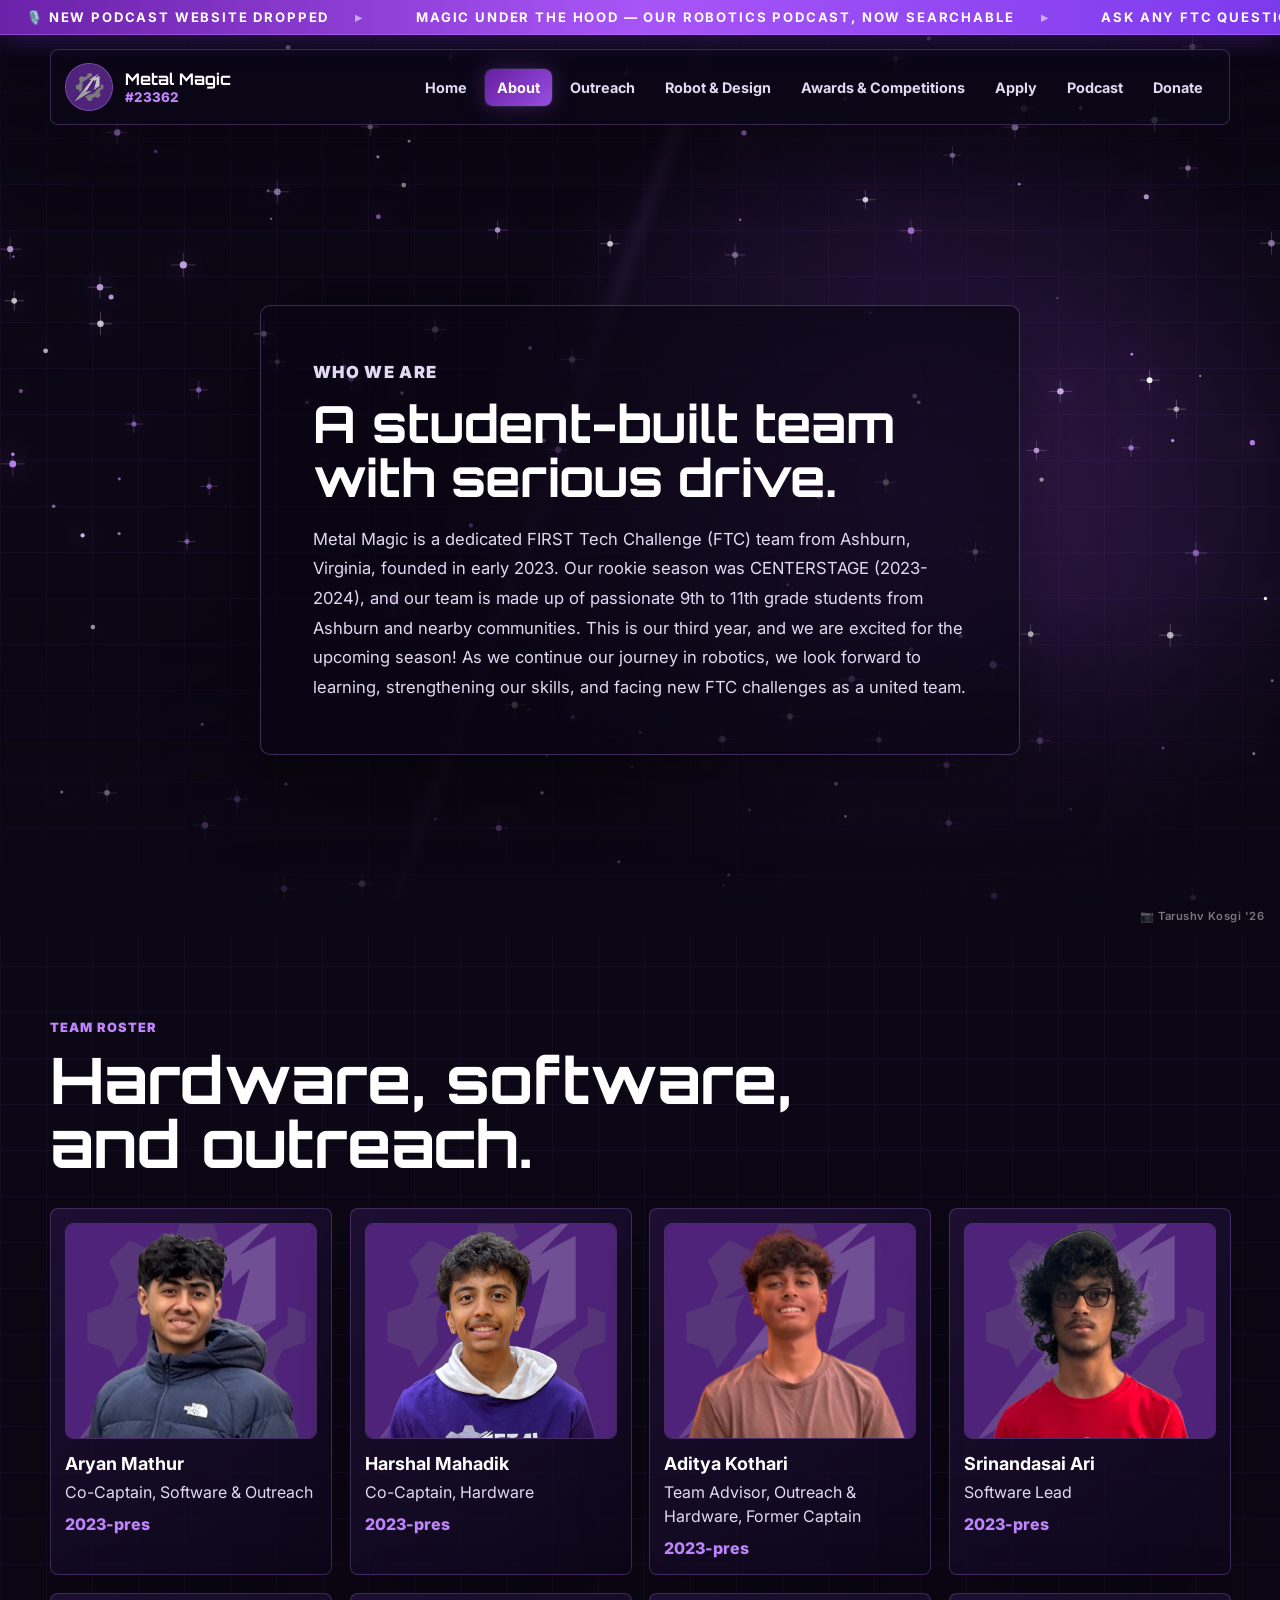
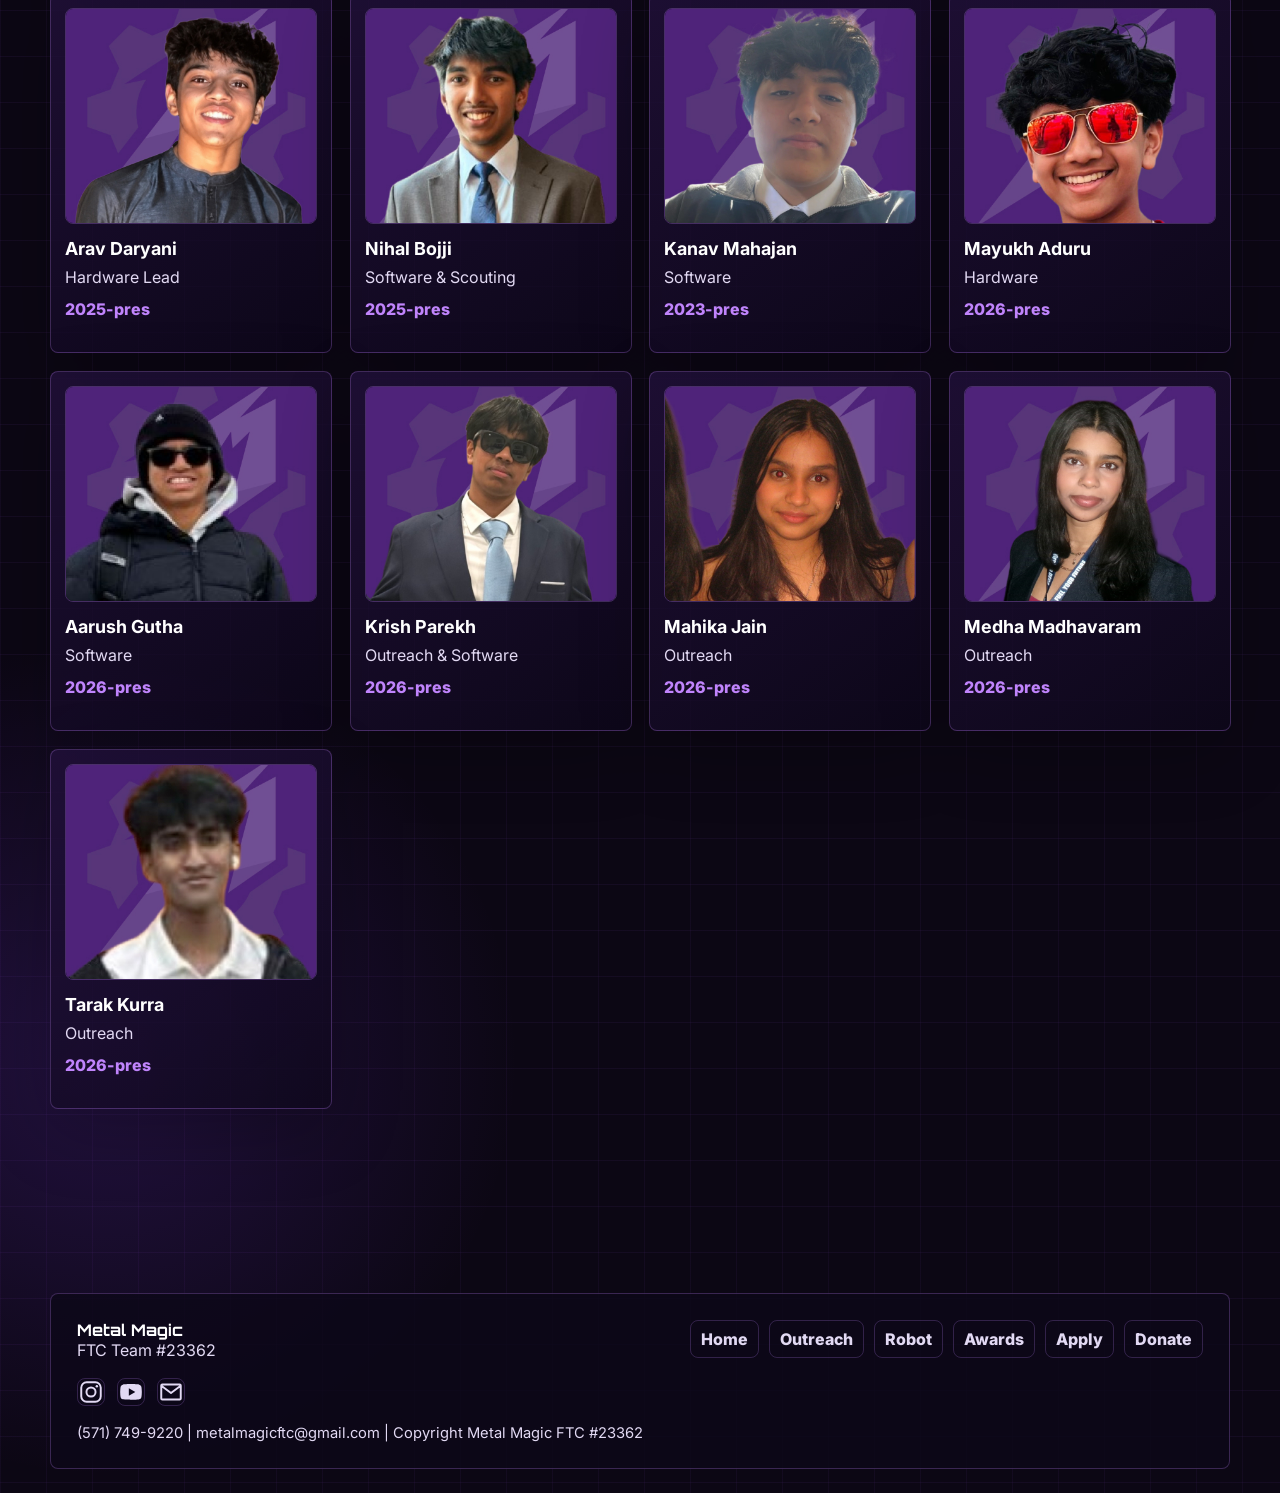
==== commit 04869c78: "banner" ====
--- a/about.html
+++ b/about.html
@@ -137,6 +137,18 @@
   </head>
   <body>
     <div class="site-shell">
+      <a class="announce-bar" href="https://magic-under-the-hood.vercel.app/" target="_blank" rel="noreferrer" aria-label="New podcast website: Magic Under the Hood">
+        <div class="announce-track" aria-hidden="true">
+          <span>🎙️ New podcast website dropped</span>
+          <span>Magic Under the Hood — our robotics podcast, now searchable</span>
+          <span>Ask any FTC question, get answers from real teams</span>
+          <span>Listen now →</span>
+          <span>🎙️ New podcast website dropped</span>
+          <span>Magic Under the Hood — our robotics podcast, now searchable</span>
+          <span>Ask any FTC question, get answers from real teams</span>
+          <span>Listen now →</span>
+        </div>
+      </a>
       <header class="nav-wrap" data-nav>
         <a class="brand" href="index.html">
           <img src="assets/brand/team-logo.svg" alt="Metal Magic team logo" />
@@ -152,6 +164,7 @@
           <a href="robot-design.html">Robot & Design</a>
           <a href="awards.html">Awards & Competitions</a>
           <a href="apply.html">Apply</a>
+          <a href="https://magic-under-the-hood.vercel.app/" target="_blank" rel="noreferrer">Podcast</a>
           <a href="https://hcb.hackclub.com/donations/start/metalmagic" target="_blank" rel="noreferrer">Donate</a>
         </nav>
       </header>
--- a/styles.css
+++ b/styles.css
@@ -17,8 +17,65 @@
   box-sizing: border-box;
 }
 
+/* ── Scrolling announcement banner ── */
+.announce-bar {
+  position: relative;
+  z-index: 25;
+  display: flex;
+  align-items: center;
+  overflow: hidden;
+  width: 100%;
+  padding: 9px 0;
+  color: #ffffff;
+  text-decoration: none;
+  background: linear-gradient(90deg, #6b21a8, #a855f7, #7c3aed);
+  border-bottom: 1px solid rgba(192, 132, 252, 0.4);
+  box-shadow: 0 6px 24px rgba(124, 58, 237, 0.28);
+}
+
+.announce-track {
+  display: flex;
+  flex-shrink: 0;
+  min-width: 100%;
+  gap: 0;
+  white-space: nowrap;
+  animation: announce-scroll 22s linear infinite;
+}
+
+.announce-bar:hover .announce-track {
+  animation-play-state: paused;
+}
+
+.announce-track span {
+  padding: 0 26px;
+  font-family: 'Inter', sans-serif;
+  font-size: 0.82rem;
+  font-weight: 700;
+  letter-spacing: 0.14em;
+  text-transform: uppercase;
+}
+
+.announce-track span::after {
+  content: '\25B8'; /* small triangle separator */
+  margin-left: 26px;
+  color: rgba(255, 255, 255, 0.55);
+}
+
+@keyframes announce-scroll {
+  from { transform: translateX(0); }
+  to   { transform: translateX(-50%); }
+}
+
+@media (prefers-reduced-motion: reduce) {
+  .announce-track {
+    animation: none;
+    justify-content: center;
+  }
+}
+
 html {
   scroll-behavior: smooth;
+  overflow-x: hidden;
 }
 
 body {
@@ -33,7 +90,6 @@
     radial-gradient(circle at 8% 86%, rgba(124, 58, 237, 0.2), transparent 26rem),
     var(--bg);
   background-size: 46px 46px, 46px 46px, auto, auto, auto;
-  overflow-x: hidden;
   cursor: crosshair;
 }
 
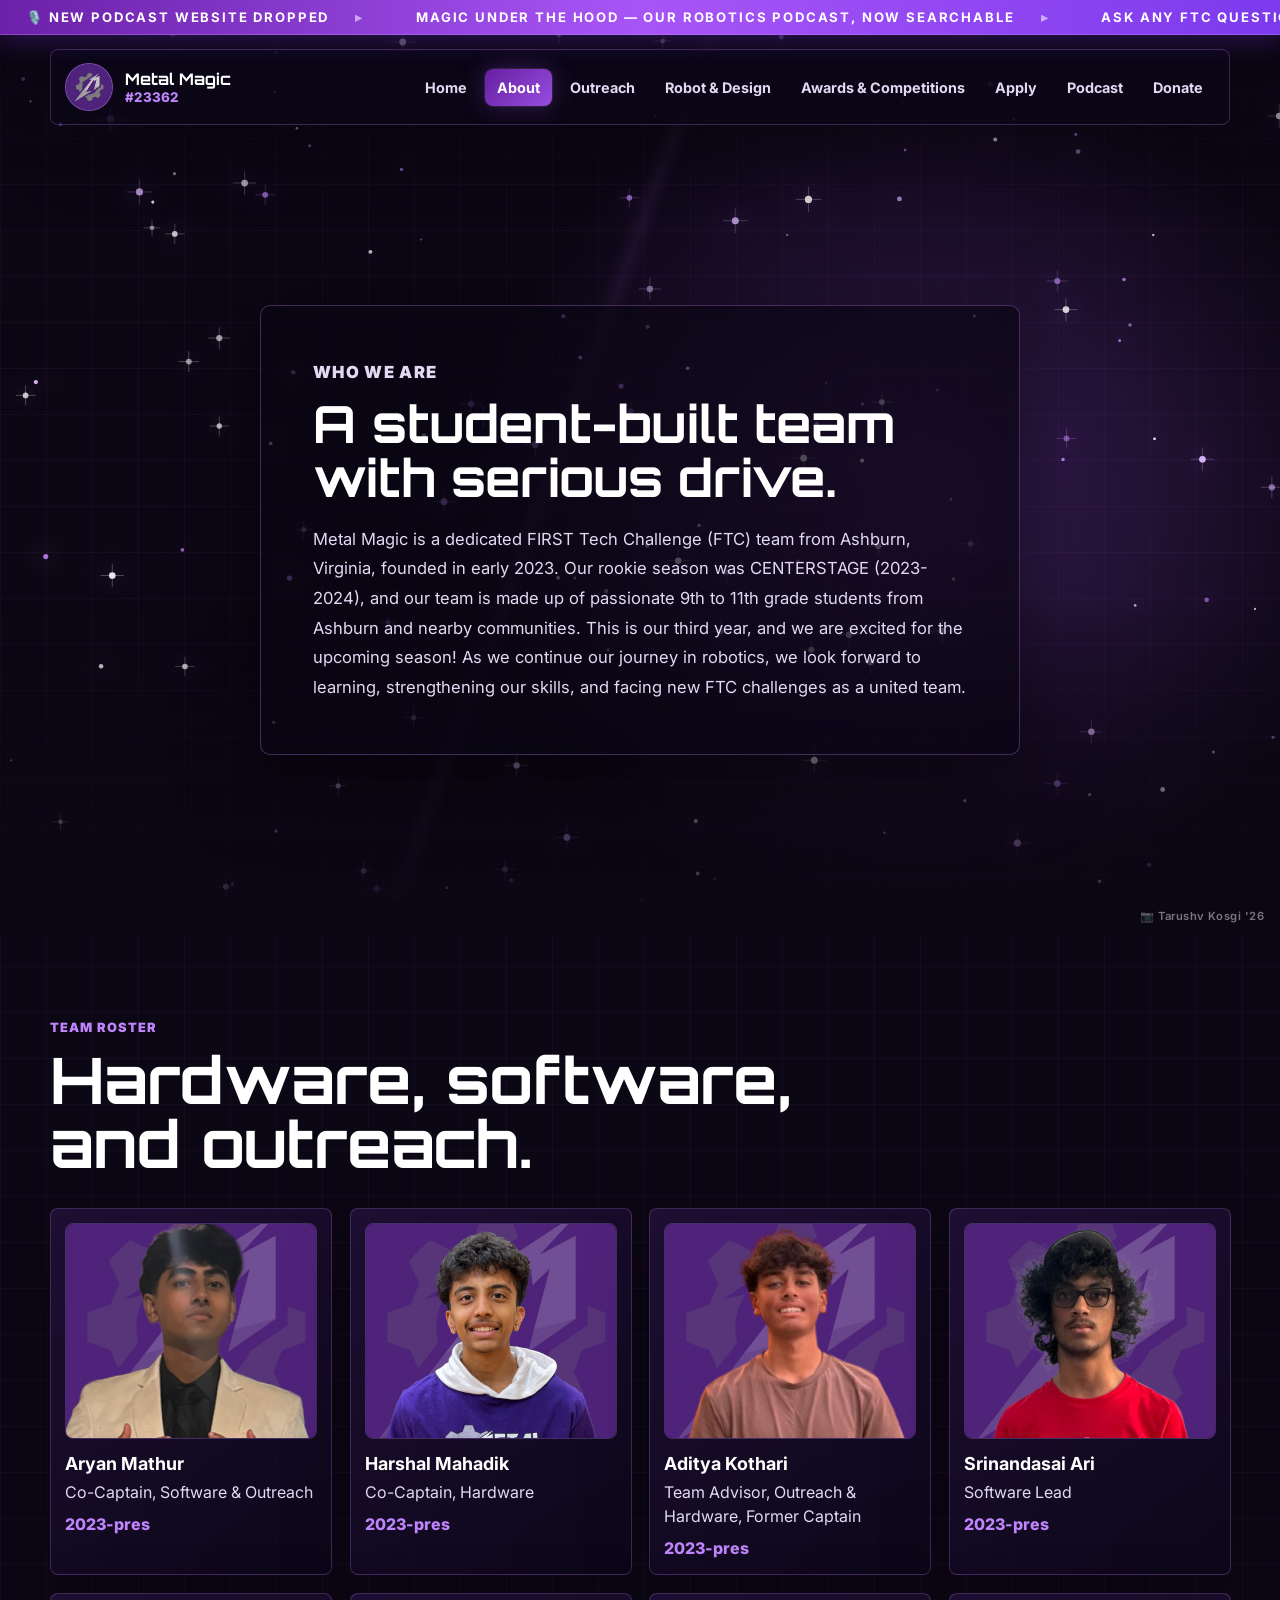
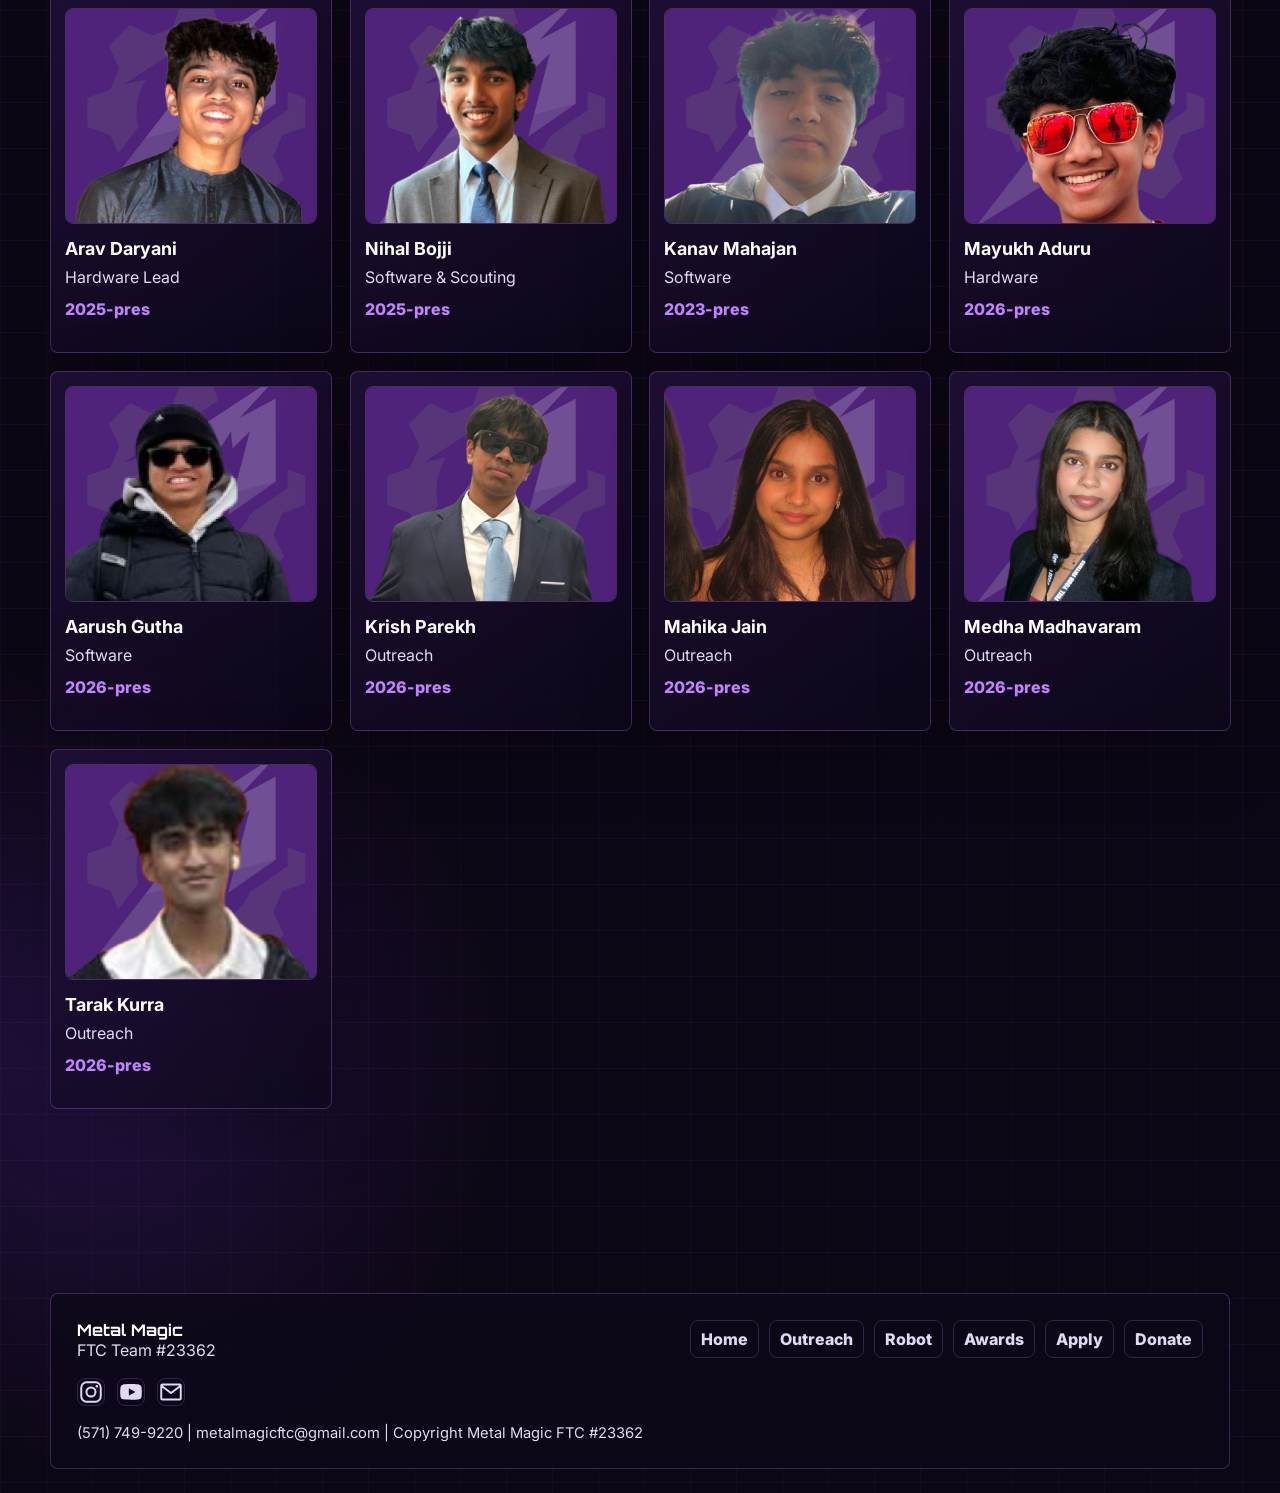
==== commit 284f3254: "sfad" ====
--- a/about.html
+++ b/about.html
@@ -205,7 +205,7 @@
             <article class="member-card reveal"><img src="assets/team/kanav-mahajan.jpg" alt="Kanav Mahajan" /><h3>Kanav Mahajan</h3><p>Software</p><span>2023-pres</span></article>
             <article class="member-card reveal"><img src="assets/team/mayukh-aduru.jpg" alt="Mayukh Aduru" /><h3>Mayukh Aduru</h3><p>Hardware</p><span>2026-pres</span></article>
             <article class="member-card reveal"><img src="assets/team/aarush-gutha.jpg" alt="Aarush Gutha" /><h3>Aarush Gutha</h3><p>Software</p><span>2026-pres</span></article>
-            <article class="member-card reveal"><img src="assets/team/krish-parekh.jpg" alt="Krish Parekh" /><h3>Krish Parekh</h3><p>Outreach & Software</p><span>2026-pres</span></article>
+            <article class="member-card reveal"><img src="assets/team/krish-parekh.jpg" alt="Krish Parekh" /><h3>Krish Parekh</h3><p>Outreach</p><span>2026-pres</span></article>
             <article class="member-card reveal"><img src="assets/team/mahika-jain.jpg" alt="Mahika Jain" /><h3>Mahika Jain</h3><p>Outreach</p><span>2026-pres</span></article>
             <article class="member-card reveal"><img src="assets/team/medha-madhavaram.jpg" alt="Medha Madhavaram" /><h3>Medha Madhavaram</h3><p>Outreach</p><span>2026-pres</span></article>
             <article class="member-card reveal"><img src="assets/team/tarak-kurra.jpg" alt="Tarak Kurra" /><h3>Tarak Kurra</h3><p>Outreach</p><span>2026-pres</span></article>
--- a/styles.css
+++ b/styles.css
@@ -1143,8 +1143,38 @@
 }
 
 .season-photo-slot {
-  min-height: clamp(320px, 46vh, 520px);
-  padding: 10px;
+  min-height: 0;
+  padding: 0;
+  border: none;
+  border-radius: 0;
+  background: none;
+  box-shadow: none;
+  backdrop-filter: none;
+  overflow: visible;
+}
+
+.season-photo-slot img {
+  padding: 0;
+  border-radius: var(--radius);
+}
+
+/* Two-up photo grid (DECODE): 50/50 on desktop, stacked on mobile */
+.season-photo-grid {
+  display: grid;
+  grid-template-columns: 1fr 1fr;
+  gap: 16px;
+  align-items: start;
+  margin-top: 20px;
+}
+
+.season-photo-grid .season-photo-slot {
+  margin-top: 0;
+}
+
+@media (max-width: 640px) {
+  .season-photo-grid {
+    grid-template-columns: 1fr;
+  }
 }
 
 .glow-list {
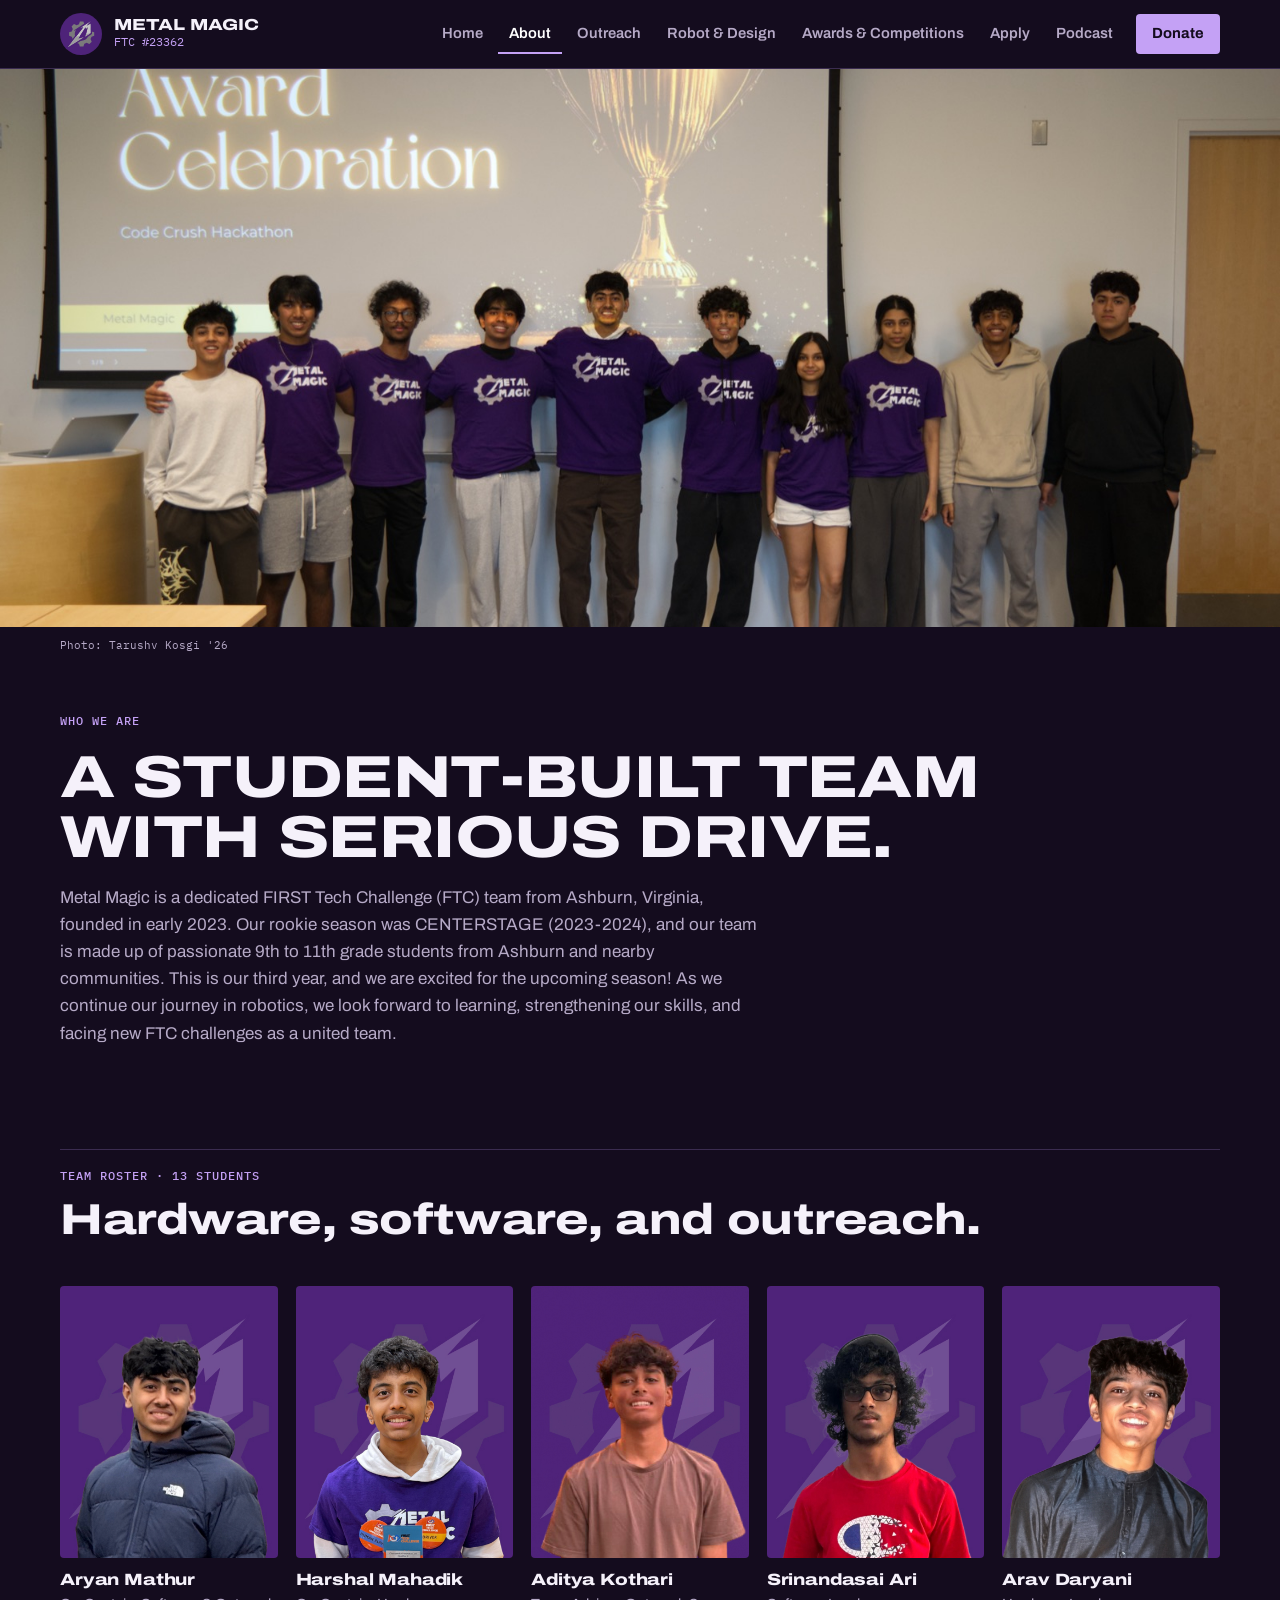
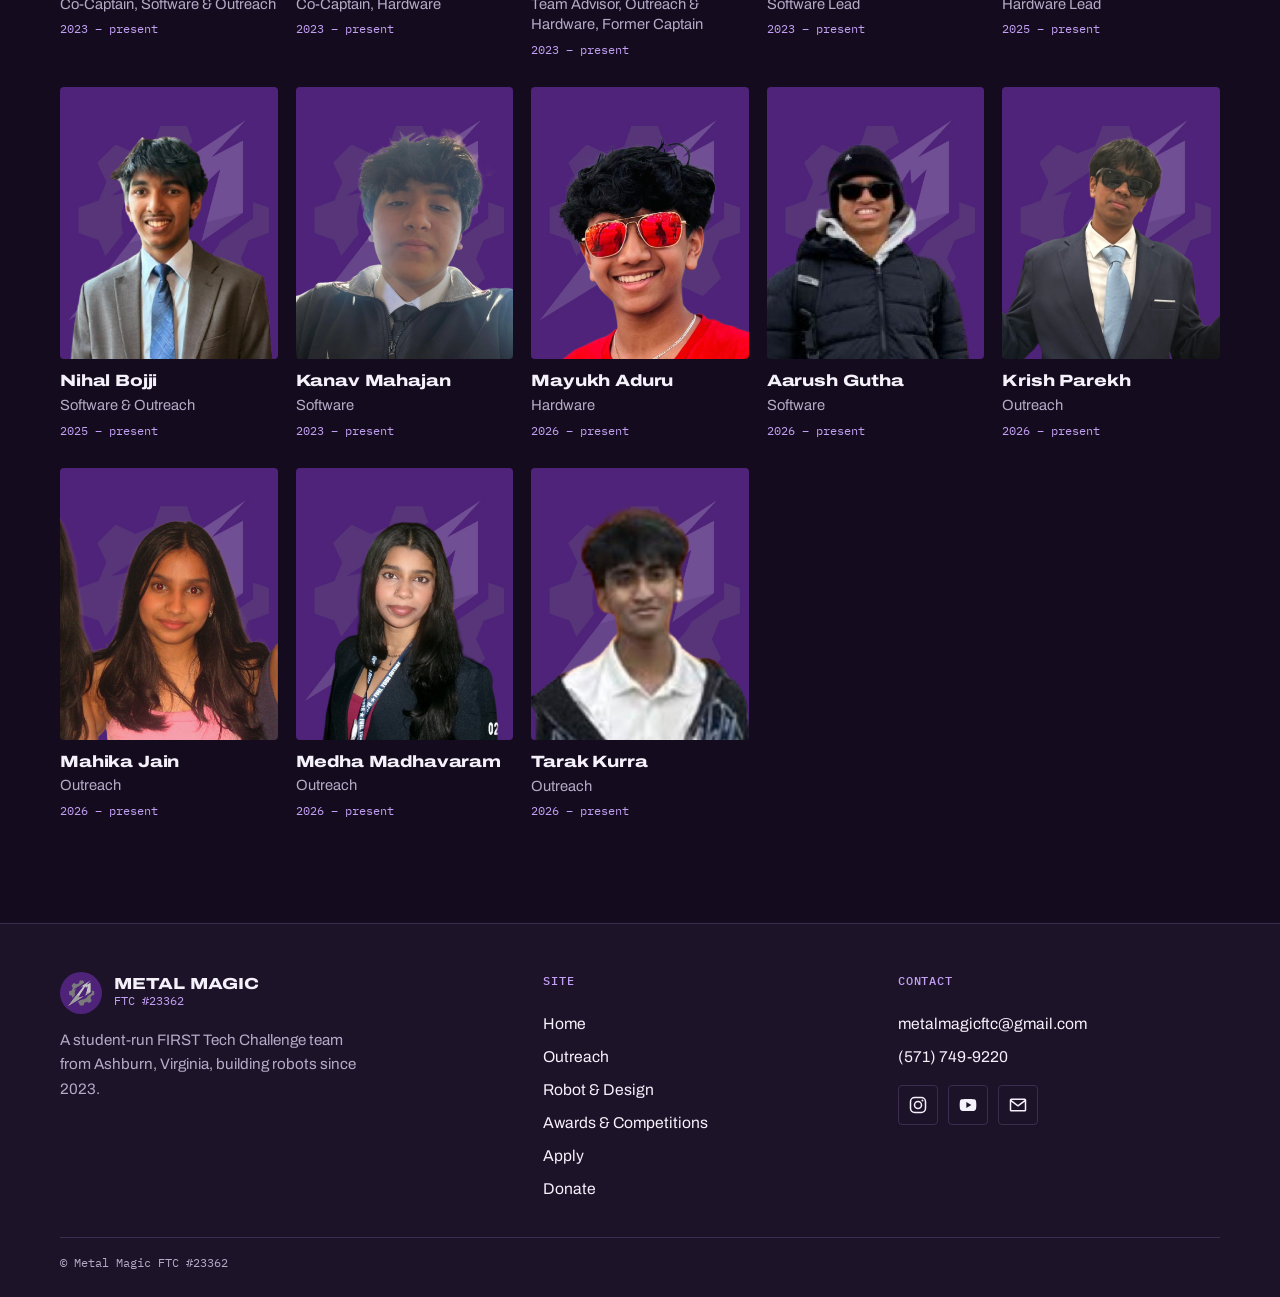
==== commit 075ac830: "Redesign site, add tiered sponsors, cut page weight Redesign site, add tiered sponsors, cut page wei" ====
--- a/about.html
+++ b/about.html
@@ -6,178 +6,42 @@
     <title>About | Metal Magic FTC #23362</title>
     <link rel="preconnect" href="https://fonts.googleapis.com" />
     <link rel="preconnect" href="https://fonts.gstatic.com" crossorigin />
-    <link href="https://fonts.googleapis.com/css2?family=Inter:wght@400;500;600;700;800;900&family=Orbitron:wght@700;800;900&display=swap" rel="stylesheet" />
+    <link href="https://fonts.googleapis.com/css2?family=Archivo:wdth,wght@62..125,400..900&family=IBM+Plex+Mono:wght@400;500;600&display=swap" rel="stylesheet" />
     <link rel="icon" href="favicon.svg" type="image/svg+xml" />
     <link rel="stylesheet" href="styles.css" />
-
-    <style>
-      /* ── Hero with background photo ── */
-      .about-hero {
-        position: relative;
-        min-height: 100vh;
-        display: flex;
-        align-items: center;        /* vertically center box in photo */
-        justify-content: center;    /* horizontally center box */
-        overflow: hidden;
-        /* extend behind nav bar */
-        margin-top: -90px;
-        padding-top: 90px;
-      }
-
-      .about-hero-bg {
-        position: absolute;
-        inset: 0;
-        background: url('assets/teamphoto.jpg') center 25% / cover no-repeat;
-        transform: scale(1.04);
-        animation: about-zoom 18s ease-out forwards;
-        z-index: 0;
-      }
-
-      @keyframes about-zoom {
-        to { transform: scale(1); }
-      }
-
-      /* subtle top fade so nav bar blends in, NO bottom overlay so faces show */
-      .about-hero-bg::after {
-        content: '';
-        position: absolute;
-        inset: 0;
-        background: linear-gradient(
-          to bottom,
-          rgba(12,7,20,0.72) 0%,
-          rgba(12,7,20,0.18) 18%,
-          transparent 38%,
-          transparent 62%,
-          rgba(12,7,20,0.55) 82%,
-          rgba(12,7,20,0.94) 100%
-        );
-        pointer-events: none;
-      }
-
-      /* translucent box — NO blur so photo stays crisp behind */
-      .about-hero-content {
-        position: relative;
-        z-index: 2;
-        width: min(calc(100% - 36px), 760px);
-        background: rgba(10, 6, 20, 0.72);   /* dark semi-transparent, no blur */
-        border: 1px solid rgba(192, 132, 252, 0.3);
-        border-radius: 10px;
-        padding: clamp(28px, 5vw, 52px);
-        box-shadow: 0 24px 80px rgba(0,0,0,0.5);
-        text-align: left;
-      }
-
-      .about-hero-content .eyebrow {
-        margin-bottom: 10px;
-      }
-
-      .about-hero-content h1 {
-        margin: 0 0 20px;
-        font-size: clamp(1.8rem, 4vw, 3.2rem);
-        line-height: 1.05;
-      }
-
-      .about-hero-content p {
-        color: var(--muted);
-        font-size: 1.04rem;
-        line-height: 1.78;
-        margin: 0;
-      }
-
-      /* photo credit */
-      .photo-credit {
-        position: absolute;
-        bottom: 12px;
-        right: 16px;
-        z-index: 3;
-        margin: 0;
-        font-size: 0.7rem;
-        font-weight: 600;
-        letter-spacing: 0.04em;
-        color: rgba(255,255,255,0.45);
-        pointer-events: none;
-      }
-
-      /* ── Roster section — left-aligned, matching nav/footer width ── */
-      .roster-section {
-        width: min(calc(100% - 36px), 1180px);
-        margin: 0 auto;
-        padding: 72px 0 92px;
-      }
-
-      .roster-section .section-heading {
-        margin-bottom: 32px;
-      }
-
-      /* 4-col desktop, 2-col tablet+mobile */
-      .roster-section .member-grid {
-        display: grid;
-        grid-template-columns: repeat(4, 1fr);
-        gap: 18px;
-      }
-
-      @media (max-width: 960px) {
-        .roster-section .member-grid {
-          grid-template-columns: repeat(2, 1fr);
-        }
-      }
-
-      /* mobile: always 2 columns (override styles.css 1-col rule) */
-      @media (max-width: 640px) {
-        .about-hero-content {
-          padding: clamp(20px, 5vw, 32px);
-        }
-
-        .roster-section .member-grid {
-          grid-template-columns: repeat(2, 1fr) !important;
-          gap: 12px;
-        }
-      }
-    </style>
   </head>
   <body>
-    <div class="site-shell">
-      <a class="announce-bar" href="https://magic-under-the-hood.vercel.app/" target="_blank" rel="noreferrer" aria-label="New podcast website: Magic Under the Hood">
-        <div class="announce-track" aria-hidden="true">
-          <span>🎙️ New podcast website dropped</span>
-          <span>Magic Under the Hood — our robotics podcast, now searchable</span>
-          <span>Ask any FTC question, get answers from real teams</span>
-          <span>Listen now →</span>
-          <span>🎙️ New podcast website dropped</span>
-          <span>Magic Under the Hood — our robotics podcast, now searchable</span>
-          <span>Ask any FTC question, get answers from real teams</span>
-          <span>Listen now →</span>
-        </div>
-      </a>
-      <header class="nav-wrap" data-nav>
-        <a class="brand" href="index.html">
-          <img src="assets/brand/team-logo.svg" alt="Metal Magic team logo" />
-          <span><strong>Metal Magic</strong><small>#23362</small></span>
+    <header class="nav" data-nav>
+      <div class="wrap nav-inner">
+        <a class="brand" href="index.html" aria-label="Metal Magic home">
+          <img src="assets/brand/team-logo.svg" alt="" />
+          <span><strong>Metal Magic</strong><small>FTC #23362</small></span>
         </a>
-        <button class="nav-toggle" type="button" aria-label="Open navigation" data-menu-toggle>
+        <button class="nav-toggle" type="button" aria-label="Open navigation" aria-expanded="false" data-menu-toggle>
           <span></span><span></span><span></span>
         </button>
         <nav class="nav-links" data-menu>
           <a href="index.html">Home</a>
           <a href="about.html" aria-current="page">About</a>
           <a href="outreach.html">Outreach</a>
-          <a href="robot-design.html">Robot & Design</a>
-          <a href="awards.html">Awards & Competitions</a>
+          <a href="robot-design.html">Robot &amp; Design</a>
+          <a href="awards.html">Awards &amp; Competitions</a>
           <a href="apply.html">Apply</a>
           <a href="https://magic-under-the-hood.vercel.app/" target="_blank" rel="noreferrer">Podcast</a>
-          <a href="https://hcb.hackclub.com/donations/start/metalmagic" target="_blank" rel="noreferrer">Donate</a>
+          <a class="nav-donate" href="https://hcb.hackclub.com/donations/start/metalmagic" target="_blank" rel="noreferrer">Donate</a>
         </nav>
-      </header>
+      </div>
+    </header>
 
-      <main>
-        <!-- ── Hero ── -->
-        <section class="about-hero">
-          <div class="about-hero-bg"></div>
-          <p class="photo-credit">📷 Tarushv Kosgi '26</p>
-          <div class="about-hero-content">
-            <p class="eyebrow reveal">Who We Are</p>
-            <h1 class="reveal">A student-built team with serious drive.</h1>
-            <p class="reveal">
+    <main>
+      <section class="photo-head">
+        <img src="assets/teamphoto.jpg" alt="The Metal Magic team" />
+        <div class="wrap">
+          <p class="photo-credit">Photo: Tarushv Kosgi '26</p>
+          <div class="photo-head-copy">
+            <p class="label">Who we are</p>
+            <h1>A student-built team with serious drive.</h1>
+            <p>
               Metal Magic is a dedicated FIRST Tech Challenge (FTC) team from Ashburn,
               Virginia, founded in early 2023. Our rookie season was CENTERSTAGE
               (2023-2024), and our team is made up of passionate 9th to 11th grade
@@ -187,64 +51,137 @@
               new FTC challenges as a united team.
             </p>
           </div>
-        </section>
+        </div>
+      </section>
 
-        <!-- ── Roster ── -->
-        <section class="roster-section">
-          <div class="section-heading reveal">
-            <p class="eyebrow">Team Roster</p>
+      <section class="section">
+        <div class="wrap">
+          <div class="section-head">
+            <p class="label">Team roster &middot; 13 students</p>
             <h2>Hardware, software, and outreach.</h2>
           </div>
-          <div class="member-grid">
-            <article class="member-card reveal"><img src="assets/team/aryan-mathur.jpg" alt="Aryan Mathur" /><h3>Aryan Mathur</h3><p>Co-Captain, Software & Outreach</p><span>2023-pres</span></article>
-            <article class="member-card reveal"><img src="assets/team/harshal-mahadik.jpg" alt="Harshal Mahadik" /><h3>Harshal Mahadik</h3><p>Co-Captain, Hardware</p><span>2023-pres</span></article>
-            <article class="member-card reveal"><img src="assets/team/aditya-kothari.jpg" alt="Aditya Kothari" /><h3>Aditya Kothari</h3><p>Team Advisor, Outreach & Hardware, Former Captain</p><span>2023-pres</span></article>
-            <article class="member-card reveal"><img src="assets/team/srinandasai-ari.jpg" alt="Srinandasai Ari" /><h3>Srinandasai Ari</h3><p>Software Lead</p><span>2023-pres</span></article>
-            <article class="member-card reveal"><img src="assets/team/arav-daryani.jpg" alt="Arav Daryani" /><h3>Arav Daryani</h3><p>Hardware Lead</p><span>2025-pres</span></article>
-            <article class="member-card reveal"><img src="assets/team/nihal-bojji.jpg" alt="Nihal Bojji" /><h3>Nihal Bojji</h3><p>Software & Scouting</p><span>2025-pres</span></article>
-            <article class="member-card reveal"><img src="assets/team/kanav-mahajan.jpg" alt="Kanav Mahajan" /><h3>Kanav Mahajan</h3><p>Software</p><span>2023-pres</span></article>
-            <article class="member-card reveal"><img src="assets/team/mayukh-aduru.jpg" alt="Mayukh Aduru" /><h3>Mayukh Aduru</h3><p>Hardware</p><span>2026-pres</span></article>
-            <article class="member-card reveal"><img src="assets/team/aarush-gutha.jpg" alt="Aarush Gutha" /><h3>Aarush Gutha</h3><p>Software</p><span>2026-pres</span></article>
-            <article class="member-card reveal"><img src="assets/team/krish-parekh.jpg" alt="Krish Parekh" /><h3>Krish Parekh</h3><p>Outreach</p><span>2026-pres</span></article>
-            <article class="member-card reveal"><img src="assets/team/mahika-jain.jpg" alt="Mahika Jain" /><h3>Mahika Jain</h3><p>Outreach</p><span>2026-pres</span></article>
-            <article class="member-card reveal"><img src="assets/team/medha-madhavaram.jpg" alt="Medha Madhavaram" /><h3>Medha Madhavaram</h3><p>Outreach</p><span>2026-pres</span></article>
-            <article class="member-card reveal"><img src="assets/team/tarak-kurra.jpg" alt="Tarak Kurra" /><h3>Tarak Kurra</h3><p>Outreach</p><span>2026-pres</span></article>
+          <div class="roster">
+            <article class="member">
+              <img loading="lazy" decoding="async" src="assets/team/aryan-mathur.jpg" alt="Aryan Mathur" width="396" height="567" />
+              <h3>Aryan Mathur</h3>
+              <p>Co-Captain, Software &amp; Outreach</p>
+              <span>2023 – present</span>
+            </article>
+            <article class="member">
+              <img loading="lazy" decoding="async" src="assets/team/harshal-mahadik.jpg" alt="Harshal Mahadik" width="396" height="567" />
+              <h3>Harshal Mahadik</h3>
+              <p>Co-Captain, Hardware</p>
+              <span>2023 – present</span>
+            </article>
+            <article class="member">
+              <img loading="lazy" decoding="async" src="assets/team/aditya-kothari.jpg" alt="Aditya Kothari" width="396" height="567" />
+              <h3>Aditya Kothari</h3>
+              <p>Team Advisor, Outreach &amp; Hardware, Former Captain</p>
+              <span>2023 – present</span>
+            </article>
+            <article class="member">
+              <img loading="lazy" decoding="async" src="assets/team/srinandasai-ari.jpg" alt="Srinandasai Ari" width="396" height="567" />
+              <h3>Srinandasai Ari</h3>
+              <p>Software Lead</p>
+              <span>2023 – present</span>
+            </article>
+            <article class="member">
+              <img loading="lazy" decoding="async" src="assets/team/arav-daryani.jpg" alt="Arav Daryani" width="396" height="567" />
+              <h3>Arav Daryani</h3>
+              <p>Hardware Lead</p>
+              <span>2025 – present</span>
+            </article>
+            <article class="member">
+              <img loading="lazy" decoding="async" src="assets/team/nihal-bojji.jpg" alt="Nihal Bojji" width="396" height="567" />
+              <h3>Nihal Bojji</h3>
+              <p>Software &amp; Outreach</p>
+              <span>2025 – present</span>
+            </article>
+            <article class="member">
+              <img loading="lazy" decoding="async" src="assets/team/kanav-mahajan.jpg" alt="Kanav Mahajan" width="396" height="567" />
+              <h3>Kanav Mahajan</h3>
+              <p>Software</p>
+              <span>2023 – present</span>
+            </article>
+            <article class="member">
+              <img loading="lazy" decoding="async" src="assets/team/mayukh-aduru.jpg" alt="Mayukh Aduru" width="396" height="567" />
+              <h3>Mayukh Aduru</h3>
+              <p>Hardware</p>
+              <span>2026 – present</span>
+            </article>
+            <article class="member">
+              <img loading="lazy" decoding="async" src="assets/team/aarush-gutha.jpg" alt="Aarush Gutha" width="396" height="567" />
+              <h3>Aarush Gutha</h3>
+              <p>Software</p>
+              <span>2026 – present</span>
+            </article>
+            <article class="member">
+              <img loading="lazy" decoding="async" src="assets/team/krish-parekh.jpg" alt="Krish Parekh" width="396" height="567" />
+              <h3>Krish Parekh</h3>
+              <p>Outreach</p>
+              <span>2026 – present</span>
+            </article>
+            <article class="member">
+              <img loading="lazy" decoding="async" src="assets/team/mahika-jain.jpg" alt="Mahika Jain" width="396" height="567" />
+              <h3>Mahika Jain</h3>
+              <p>Outreach</p>
+              <span>2026 – present</span>
+            </article>
+            <article class="member">
+              <img loading="lazy" decoding="async" src="assets/team/medha-madhavaram.jpg" alt="Medha Madhavaram" width="396" height="567" />
+              <h3>Medha Madhavaram</h3>
+              <p>Outreach</p>
+              <span>2026 – present</span>
+            </article>
+            <article class="member">
+              <img loading="lazy" decoding="async" src="assets/team/tarak-kurra.jpg" alt="Tarak Kurra" width="396" height="567" />
+              <h3>Tarak Kurra</h3>
+              <p>Outreach</p>
+              <span>2026 – present</span>
+            </article>
           </div>
-        </section>
-      </main>
+        </div>
+      </section>
+    </main>
 
-      <footer class="footer">
-        <div class="footer-brand"><strong>Metal Magic</strong><span>FTC Team #23362</span></div>
-        <div class="footer-links">
+    <footer class="footer">
+      <div class="wrap footer-grid">
+        <div class="footer-brand">
+          <a class="brand" href="index.html">
+            <img src="assets/brand/team-logo.svg" alt="" />
+            <span><strong>Metal Magic</strong><small>FTC #23362</small></span>
+          </a>
+          <p>A student-run FIRST Tech Challenge team from Ashburn, Virginia, building robots since 2023.</p>
+        </div>
+        <div class="footer-col">
+          <h4>Site</h4>
           <a href="index.html">Home</a>
           <a href="outreach.html">Outreach</a>
-          <a href="robot-design.html">Robot</a>
-          <a href="awards.html">Awards</a>
+          <a href="robot-design.html">Robot &amp; Design</a>
+          <a href="awards.html">Awards &amp; Competitions</a>
           <a href="apply.html">Apply</a>
           <a href="https://hcb.hackclub.com/donations/start/metal-magic-ftc-23362" target="_blank" rel="noreferrer">Donate</a>
         </div>
-        <div class="socials" aria-label="Social links">
-          <a href="https://www.instagram.com/metalmagicftc" target="_blank" rel="noreferrer" aria-label="Instagram">
-            <svg viewBox="0 0 24 24" aria-hidden="true" focusable="false">
-              <rect x="3" y="3" width="18" height="18" rx="5" ry="5" fill="none" stroke="currentColor" stroke-width="1.8"></rect>
-              <circle cx="12" cy="12" r="4.2" fill="none" stroke="currentColor" stroke-width="1.8"></circle>
-              <circle cx="17.4" cy="6.6" r="1.15" fill="currentColor"></circle>
-            </svg>
-          </a>
-          <a href="https://www.youtube.com/@metalmagicftc" target="_blank" rel="noreferrer" aria-label="YouTube">
-            <svg viewBox="0 0 24 24" aria-hidden="true" focusable="false">
-              <path d="M21.6 7.2a2.8 2.8 0 0 0-2-2C17.9 4.7 12 4.7 12 4.7s-5.9 0-7.6.5a2.8 2.8 0 0 0-2 2A29.2 29.2 0 0 0 2 12a29.2 29.2 0 0 0 .4 4.8 2.8 2.8 0 0 0 2 2c1.7.5 7.6.5 7.6.5s5.9 0 7.6-.5a2.8 2.8 0 0 0 2-2A29.2 29.2 0 0 0 22 12a29.2 29.2 0 0 0-.4-4.8ZM10 15.5v-7l6 3.5-6 3.5Z" fill="currentColor"></path>
-            </svg>
-          </a>
-          <a href="mailto:metalmagicftc@gmail.com" aria-label="Email">
-            <svg viewBox="0 0 24 24" aria-hidden="true" focusable="false">
-              <path d="M4 5h16a1 1 0 0 1 1 1v12a1 1 0 0 1-1 1H4a1 1 0 0 1-1-1V6a1 1 0 0 1 1-1Zm0 2 8 6 8-6" fill="none" stroke="currentColor" stroke-width="1.8" stroke-linecap="round" stroke-linejoin="round"></path>
-            </svg>
-          </a>
+        <div class="footer-col">
+          <h4>Contact</h4>
+          <a href="mailto:metalmagicftc@gmail.com">metalmagicftc@gmail.com</a>
+          <a href="tel:+15717499220">(571) 749-9220</a>
+          <div class="socials" aria-label="Social links">
+            <a href="https://www.instagram.com/metalmagicftc" target="_blank" rel="noreferrer" aria-label="Instagram">
+              <svg viewBox="0 0 24 24" aria-hidden="true"><rect x="3" y="3" width="18" height="18" rx="5" fill="none" stroke="currentColor" stroke-width="1.8"/><circle cx="12" cy="12" r="4.2" fill="none" stroke="currentColor" stroke-width="1.8"/><circle cx="17.4" cy="6.6" r="1.15" fill="currentColor"/></svg>
+            </a>
+            <a href="https://www.youtube.com/@metalmagicftc" target="_blank" rel="noreferrer" aria-label="YouTube">
+              <svg viewBox="0 0 24 24" aria-hidden="true"><path d="M21.6 7.2a2.8 2.8 0 0 0-2-2C17.9 4.7 12 4.7 12 4.7s-5.9 0-7.6.5a2.8 2.8 0 0 0-2 2A29.2 29.2 0 0 0 2 12a29.2 29.2 0 0 0 .4 4.8 2.8 2.8 0 0 0 2 2c1.7.5 7.6.5 7.6.5s5.9 0 7.6-.5a2.8 2.8 0 0 0 2-2A29.2 29.2 0 0 0 22 12a29.2 29.2 0 0 0-.4-4.8ZM10 15.5v-7l6 3.5-6 3.5Z" fill="currentColor"/></svg>
+            </a>
+            <a href="mailto:metalmagicftc@gmail.com" aria-label="Email">
+              <svg viewBox="0 0 24 24" aria-hidden="true"><path d="M4 5h16a1 1 0 0 1 1 1v12a1 1 0 0 1-1 1H4a1 1 0 0 1-1-1V6a1 1 0 0 1 1-1Zm0 2 8 6 8-6" fill="none" stroke="currentColor" stroke-width="1.8" stroke-linecap="round" stroke-linejoin="round"/></svg>
+            </a>
+          </div>
         </div>
-        <p class="footer-meta">(571) 749-9220 | metalmagicftc@gmail.com | Copyright Metal Magic FTC #23362</p>
-      </footer>
-    </div>
+      </div>
+      <div class="wrap footer-meta">&copy; Metal Magic FTC #23362</div>
+    </footer>
+
     <script src="script.js"></script>
   </body>
-</html>+</html>
--- a/styles.css
+++ b/styles.css
@@ -1,166 +1,50 @@
+/* Metal Magic FTC #23362
+   Palette follows the team brochure: brand purple, silver, a little gold. */
+
 :root {
-  --bg: #0c0714;
-  --bg-2: #12091f;
-  --surface: rgba(32, 16, 56, 0.72);
-  --surface-strong: rgba(47, 22, 82, 0.78);
-  --purple: #7c3aed;
-  --violet: #a855f7;
-  --glow: #c084fc;
-  --text: #ffffff;
-  --muted: #e2d9f3;
-  --line: rgba(192, 132, 252, 0.26);
-  --radius: 8px;
-  --max: 1180px;
-}
-
-* {
+  --ink: #140c1e;
+  --ink-2: #1d1329;
+  --ink-3: #291c3a;
+  --line: #3b2c50;
+  --brand: #4e2379;
+  --brand-bright: #7a3fd0;
+  --lilac: #c4a1f5;
+  --silver: #cfccd6;
+  --paper: #f3f0f7;
+  --gold: #f2c94c;
+  --text: #f5f1fa;
+  --muted: #b6aac7;
+  --radius: 4px;
+  --max: 1160px;
+  --font: "Archivo", system-ui, -apple-system, "Segoe UI", sans-serif;
+  --mono: "IBM Plex Mono", ui-monospace, "SF Mono", Menlo, monospace;
+}
+
+*,
+*::before,
+*::after {
   box-sizing: border-box;
 }
 
-/* ── Scrolling announcement banner ── */
-.announce-bar {
-  position: relative;
-  z-index: 25;
-  display: flex;
-  align-items: center;
-  overflow: hidden;
-  width: 100%;
-  padding: 9px 0;
-  color: #ffffff;
-  text-decoration: none;
-  background: linear-gradient(90deg, #6b21a8, #a855f7, #7c3aed);
-  border-bottom: 1px solid rgba(192, 132, 252, 0.4);
-  box-shadow: 0 6px 24px rgba(124, 58, 237, 0.28);
-}
-
-.announce-track {
-  display: flex;
-  flex-shrink: 0;
-  min-width: 100%;
-  gap: 0;
-  white-space: nowrap;
-  animation: announce-scroll 22s linear infinite;
-}
-
-.announce-bar:hover .announce-track {
-  animation-play-state: paused;
-}
-
-.announce-track span {
-  padding: 0 26px;
-  font-family: 'Inter', sans-serif;
-  font-size: 0.82rem;
-  font-weight: 700;
-  letter-spacing: 0.14em;
-  text-transform: uppercase;
-}
-
-.announce-track span::after {
-  content: '\25B8'; /* small triangle separator */
-  margin-left: 26px;
-  color: rgba(255, 255, 255, 0.55);
-}
-
-@keyframes announce-scroll {
-  from { transform: translateX(0); }
-  to   { transform: translateX(-50%); }
-}
-
-@media (prefers-reduced-motion: reduce) {
-  .announce-track {
-    animation: none;
-    justify-content: center;
-  }
-}
-
 html {
-  scroll-behavior: smooth;
-  overflow-x: hidden;
+  -webkit-text-size-adjust: 100%;
 }
 
 body {
   margin: 0;
   min-height: 100vh;
   color: var(--text);
-  font-family: "Inter", system-ui, sans-serif;
-  background:
-    linear-gradient(rgba(168, 85, 247, 0.06) 1px, transparent 1px),
-    linear-gradient(90deg, rgba(168, 85, 247, 0.05) 1px, transparent 1px),
-    radial-gradient(circle at 72% 16%, rgba(168, 85, 247, 0.28), transparent 28rem),
-    radial-gradient(circle at 8% 86%, rgba(124, 58, 237, 0.2), transparent 26rem),
-    var(--bg);
-  background-size: 46px 46px, 46px 46px, auto, auto, auto;
-  cursor: crosshair;
-}
-
-body::before {
-  content: "";
-  position: fixed;
-  inset: 0;
-  pointer-events: none;
-  background: linear-gradient(110deg, transparent 0 44%, rgba(192, 132, 252, 0.08) 45%, transparent 46% 100%);
-  animation: scan 10s linear infinite; /* <-- Changed from 4.8s to 15s */
-  z-index: -1;
-}
-
-@media (hover: none), (pointer: coarse) {
-  body {
-    cursor: auto;
-  }
-
-  .cursor-aura,
-  .cursor-readout {
-    display: none !important;
-  }
-}
-
-.starfield-canvas,
-.cursor-aura {
-  position: fixed;
-  inset: 0;
-  pointer-events: none;
-}
-
-.starfield-canvas {
-  z-index: 0;
-  mix-blend-mode: screen;
-}
-
-.cursor-aura {
-  z-index: 1;
-  opacity: 0;
-  background: radial-gradient(circle at var(--cursor-x, 50%) var(--cursor-y, 50%), rgba(255, 255, 255, 0.16), rgba(192, 132, 252, 0.18) 8rem, transparent 18rem);
-  transition: opacity 180ms ease;
-}
-
-.cursor-readout {
-  position: fixed;
-  left: var(--cursor-x, 50%);
-  top: var(--cursor-y, 50%);
-  z-index: 40;
-  pointer-events: none;
-  opacity: 0;
-  transform: translate(18px, 18px) scale(0.94);
-  padding: 7px 10px;
-  border: 1px solid rgba(192, 132, 252, 0.48);
-  border-radius: 999px;
-  color: white;
-  background: rgba(13, 8, 25, 0.78);
-  box-shadow: 0 0 28px rgba(168, 85, 247, 0.28);
-  backdrop-filter: blur(12px);
-  font: 900 0.72rem "Orbitron", sans-serif;
-  letter-spacing: 0.08em;
-  text-transform: uppercase;
-  transition: opacity 160ms ease, transform 160ms ease;
-}
-
-body.cursor-active .cursor-aura {
-  opacity: 1;
-}
-
-body.cursor-active .cursor-readout.active {
-  opacity: 1;
-  transform: translate(18px, 18px) scale(1);
+  background: var(--ink);
+  font-family: var(--font);
+  font-size: 1.0625rem;
+  line-height: 1.6;
+  -webkit-font-smoothing: antialiased;
+}
+
+img {
+  display: block;
+  max-width: 100%;
+  height: auto;
 }
 
 a {
@@ -168,1209 +52,439 @@
   text-decoration: none;
 }
 
-img {
-  max-width: 100%;
-  display: block;
-}
-
-.site-shell img:not(.brand img):not(.robot-float):not(.sponsor-card img) {
+h1,
+h2,
+h3,
+p {
+  margin: 0;
+}
+
+h1,
+h2,
+h3 {
+  font-stretch: 125%;
+  font-weight: 800;
+  line-height: 1.02;
+  letter-spacing: -0.01em;
+  text-wrap: balance;
+}
+
+h1 {
+  font-size: clamp(2.3rem, 6vw, 4.5rem);
+  text-transform: uppercase;
+}
+
+h2 {
+  font-size: clamp(1.7rem, 3.6vw, 2.7rem);
+}
+
+h3 {
+  font-size: 1.15rem;
+  line-height: 1.2;
+}
+
+:focus-visible {
+  outline: 2px solid var(--gold);
+  outline-offset: 3px;
+}
+
+/* ---------- starfield + page transitions ---------- */
+
+.starfield {
+  position: absolute;
+  inset: 0;
   width: 100%;
-  height: clamp(160px, 24vh, 240px);
-  max-height: clamp(160px, 24vh, 240px);
-  object-fit: cover;
-  object-position: center;
+  height: 100%;
+  pointer-events: none;
+}
+
+/* Home: stars sit behind the whole page; opaque sections simply cover them */
+.starfield-fixed {
+  position: fixed;
+  z-index: 0;
+}
+
+main,
+.footer {
+  position: relative;
+  z-index: 1;
+}
+
+@view-transition {
+  navigation: auto;
+}
+
+.nav {
+  view-transition-name: site-nav;
+}
+
+::view-transition-old(root) {
+  animation: page-out 160ms ease both;
+}
+
+::view-transition-new(root) {
+  animation: page-in 280ms ease both;
+}
+
+@keyframes page-out {
+  to {
+    opacity: 0;
+  }
+}
+
+@keyframes page-in {
+  from {
+    opacity: 0;
+    transform: translateY(8px);
+  }
+}
+
+/* Browsers without cross-page view transitions still get a soft fade-in */
+@supports not (view-transition-name: none) {
+  main {
+    animation: page-in 280ms ease both;
+  }
+}
+
+/* ---------- layout helpers ---------- */
+
+.wrap {
+  width: min(100% - 40px, var(--max));
+  margin-inline: auto;
+}
+
+.section {
+  padding-block: clamp(56px, 8vw, 104px);
+}
+
+.label {
+  font-family: var(--mono);
+  font-size: 0.78rem;
+  font-weight: 500;
+  letter-spacing: 0.08em;
+  text-transform: uppercase;
+  color: var(--lilac);
+}
+
+.lead {
+  max-width: 62ch;
+  color: var(--muted);
+  font-size: clamp(1.05rem, 1.5vw, 1.2rem);
+}
+
+.section-head {
+  display: grid;
+  gap: 12px;
+  margin-bottom: clamp(28px, 4vw, 44px);
+  padding-top: 16px;
+  border-top: 1px solid var(--line);
+}
+
+.section-head p:not(.label) {
+  max-width: 60ch;
+  color: var(--muted);
+}
+
+.text-link {
+  display: inline-flex;
+  align-items: center;
+  gap: 8px;
+  color: var(--lilac);
+  font-weight: 700;
+  border-bottom: 2px solid currentColor;
+  padding-bottom: 2px;
+}
+
+.text-link::after {
+  content: "\2192";
+  transition: transform 160ms ease;
+}
+
+.text-link:hover {
+  color: #fff;
+}
+
+.text-link:hover::after {
+  transform: translateX(4px);
+}
+
+.btn {
+  display: inline-flex;
+  align-items: center;
+  justify-content: center;
+  min-height: 48px;
+  padding: 12px 24px;
+  border: 2px solid transparent;
   border-radius: var(--radius);
-}
-
-.site-shell {
+  font: inherit;
+  font-weight: 700;
+  font-stretch: 110%;
+  cursor: pointer;
+  transition: background-color 160ms ease, color 160ms ease, border-color 160ms ease;
+}
+
+.btn-primary {
+  background: var(--lilac);
+  color: var(--ink);
+}
+
+.btn-primary:hover {
+  background: #fff;
+}
+
+.btn-ghost {
+  border-color: var(--line);
+  color: var(--text);
+}
+
+.btn-ghost:hover {
+  border-color: var(--lilac);
+}
+
+.btn-gold {
+  background: var(--gold);
+  color: var(--ink);
+}
+
+.btn-gold:hover {
+  background: #fff;
+}
+
+.button-row {
+  display: flex;
+  flex-wrap: wrap;
+  gap: 12px;
+}
+
+.check-list {
+  display: grid;
+  gap: 10px;
+  margin: 0;
+  padding: 0;
+  list-style: none;
+  color: var(--muted);
+}
+
+.check-list li {
   position: relative;
-  z-index: 2;
-  min-height: 100vh;
-  animation: pageIn 520ms ease both;
-}
-
-.nav-wrap {
-  position: sticky; 
-  top: 14px;
-  z-index: 20;
-  width: min(calc(100% - 32px), var(--max));
-  margin: 14px auto 0;
-  min-height: 76px;
+  padding-left: 22px;
+}
+
+.check-list li::before {
+  content: "";
+  position: absolute;
+  left: 0;
+  top: 0.62em;
+  width: 8px;
+  height: 8px;
+  background: var(--lilac);
+}
+
+/* ---------- nav ---------- */
+
+.nav {
+  position: sticky;
+  top: 0;
+  z-index: 30;
+  background: var(--ink);
+  border-bottom: 1px solid var(--line);
+}
+
+.nav-inner {
   display: flex;
   align-items: center;
   justify-content: space-between;
-  gap: 18px;
-  padding: 12px 14px;
-  border: 1px solid var(--line);
-  border-radius: var(--radius);
-  background: rgba(13, 8, 25, 0.68);
-  backdrop-filter: blur(18px);
-  box-shadow: 0 18px 70px rgba(0, 0, 0, 0.28);
-  transition: border-color 220ms ease, background 220ms ease;
-}
-
-.nav-wrap.scrolled {
-  background: rgba(13, 8, 25, 0.9);
-  border-color: rgba(192, 132, 252, 0.48);
+  gap: 20px;
+  min-height: 68px;
 }
 
 .brand {
   display: flex;
   align-items: center;
   gap: 12px;
-  min-width: max-content;
+  flex-shrink: 0;
 }
 
 .brand img {
-  width: 48px;
-  height: 48px;
-  object-fit: contain;
+  width: 42px;
+  height: 42px;
   border-radius: 50%;
-  border: 1px solid rgba(192, 132, 252, 0.45);
-  background: #4e2379;
-}
-
-.brand.image-failed::before {
-  content: "";
-  width: 48px;
-  height: 48px;
-  display: grid;
-  place-items: center;
-  border-radius: 50%;
-  border: 1px solid rgba(192, 132, 252, 0.6);
-  background: #4e2379 url("assets/brand/team-logo.svg") center / contain no-repeat;
-  box-shadow: 0 0 24px rgba(168, 85, 247, 0.3);
-}
-
-.brand.image-failed img {
-  display: none;
-}
-
-.brand strong,
-.team-number,
-h1,
-h2 {
-  font-family: "Orbitron", "Inter", sans-serif;
 }
 
 .brand strong {
   display: block;
+  font-stretch: 125%;
+  font-weight: 800;
   font-size: 1rem;
+  line-height: 1.1;
+  text-transform: uppercase;
 }
 
 .brand small {
   display: block;
-  color: var(--glow);
-  font-weight: 800;
-  letter-spacing: 0;
+  font-family: var(--mono);
+  font-size: 0.74rem;
+  color: var(--lilac);
 }
 
 .nav-links {
   display: flex;
   align-items: center;
-  justify-content: flex-end;
-  gap: 6px;
-  flex-wrap: wrap;
+  gap: 4px;
 }
 
 .nav-links a {
-  padding: 10px 12px;
+  padding: 8px 11px;
   border-radius: var(--radius);
   color: var(--muted);
-  font-size: 0.9rem;
+  font-size: 0.92rem;
+  font-weight: 600;
+  white-space: nowrap;
+  transition: color 140ms ease;
+}
+
+.nav-links a:hover {
+  color: #fff;
+}
+
+.nav-links a[aria-current="page"] {
+  color: #fff;
+  box-shadow: inset 0 -2px 0 var(--lilac);
+  border-radius: 0;
+}
+
+.nav-links a.nav-donate {
+  margin-left: 8px;
+  padding-inline: 16px;
+  background: var(--lilac);
+  color: var(--ink);
   font-weight: 700;
-  transition: color 180ms ease, background 180ms ease, box-shadow 180ms ease;
-}
-
-.nav-links a:hover,
-.nav-links a[aria-current="page"] {
-  color: white;
-  background: linear-gradient(135deg, rgba(107, 33, 168, 0.95), rgba(168, 85, 247, 0.9));
-  box-shadow: 0 0 0 1px rgba(255, 255, 255, 0.08), 0 0 24px rgba(168, 85, 247, 0.28);
-}
-
-.nav-links a,
-.btn,
-.hero-copy,
-.hero-visual,
-.section-copy,
-.stat-card,
-.feature-card,
-.member-card,
-.event-card,
-.robot-card,
-.timeline-card,
-.story-panel,
-.season-photo-slot,
-.robot-photo-slot,
-.video-frame,
-.tab-list button,
-.footer-links a,
-.socials a {
-  transform-style: preserve-3d;
-  will-change: transform;
+}
+
+.nav-links a.nav-donate:hover {
+  background: #fff;
+  color: var(--ink);
 }
 
 .nav-toggle {
   display: none;
   width: 44px;
   height: 44px;
+  padding: 0;
   border: 1px solid var(--line);
   border-radius: var(--radius);
-  background: rgba(168, 85, 247, 0.1);
+  background: none;
+  cursor: pointer;
 }
 
 .nav-toggle span {
   display: block;
-  width: 18px;
+  width: 20px;
   height: 2px;
   margin: 4px auto;
-  background: white;
-}
-
-.page-section {
-  width: min(calc(100% - 36px), var(--max));
-  margin: 0 auto;
-}
+  background: #fff;
+}
+
+@media (max-width: 1040px) {
+  .nav-toggle {
+    display: block;
+  }
+
+  .nav-links {
+    display: none;
+    position: absolute;
+    top: 100%;
+    left: 0;
+    right: 0;
+    flex-direction: column;
+    align-items: stretch;
+    gap: 0;
+    padding: 8px 20px 20px;
+    background: var(--ink);
+    border-bottom: 1px solid var(--line);
+  }
+
+  .nav-links.open {
+    display: flex;
+  }
+
+  .nav-links a {
+    padding: 14px 4px;
+    border-bottom: 1px solid var(--line);
+    border-radius: 0;
+    font-size: 1.05rem;
+  }
+
+  .nav-links a[aria-current="page"] {
+    box-shadow: none;
+    color: var(--lilac);
+  }
+
+  .nav-links a.nav-donate {
+    margin: 16px 0 0;
+    border: 0;
+    border-radius: var(--radius);
+    text-align: center;
+  }
+}
+
+/* ---------- home hero ---------- */
 
 .hero {
   position: relative;
-  min-height: 172vh;
-  display: grid;
-  align-items: start;
-  padding: 20px 0 42px; /* <-- Changed the 76px to 20px */
-  isolation: isolate;
-}
-
-@media (max-width: 900px) {
-  .hero {
-    min-height: auto;
-    padding: 24px 0 28px;
-  }
-
-  .hero::after {
-    display: none;
-  }
-
-  .hero-bg-robot {
-    position: relative;
-    top: auto;
-    opacity: 0.48;
-    transform: none;
-    margin-bottom: 18px;
-  }
-
-  .hero-grid {
-    position: static;
-    transform: none;
-    opacity: 1;
-    min-height: auto;
-  }
-
-  .hero-title,
-  .hero-visual {
-    transform: none;
-  }
-
-  .hero-visual {
-    min-height: 320px;
-  }
-
-  .stagger {
-    animation: none;
-    opacity: 1;
-    transform: none;
-  }
-}
-
-.hero::after {
-  content: "SCROLL";
-  position: sticky;
-  top: calc(100vh - 74px);
-  justify-self: center;
-  width: 92px;
-  min-height: 32px;
-  display: grid;
-  place-items: center;
-  border: 1px solid rgba(192, 132, 252, 0.38);
-  border-radius: 999px;
-  color: var(--muted);
-  font-size: 0.68rem;
-  font-weight: 900;
-  letter-spacing: 0.16em;
-  background: rgba(13, 8, 25, 0.66);
-  box-shadow: 0 0 28px rgba(168, 85, 247, 0.22);
-  opacity: calc(1 - var(--hero-progress, 0));
-}
-
-.hero-bg-robot {
-  position: sticky;
-  top: 92px;
-  grid-area: 1 / 1;
-  width: min(118vw, 1320px);
-  max-width: none;
-  margin: 0 auto;
-  opacity: calc(0.18 - (var(--hero-progress, 0) * 0.13));
-  filter: grayscale(1) contrast(1.16) brightness(0.78);
-  mix-blend-mode: screen;
-  transform: translateY(calc(var(--hero-progress, 0) * -90px)) scale(calc(1.08 + (var(--hero-progress, 0) * 0.18)));
-  pointer-events: none;
-  z-index: -1;
-}
-
-.hero-grid,
-.split-section {
-  display: grid;
-  grid-template-columns: minmax(0, 1fr) minmax(320px, 0.82fr);
-  gap: clamp(28px, 5vw, 72px);
+  overflow: hidden;
+  padding-block: clamp(40px, 6vw, 80px) clamp(40px, 6vw, 72px);
+}
+
+.hero-grid {
+  display: grid;
+  grid-template-columns: minmax(0, 1.05fr) minmax(0, 0.95fr);
+  gap: clamp(28px, 5vw, 64px);
   align-items: center;
 }
 
-.hero-grid {
-  position: sticky;
-  top: 112px;
-  min-height: calc(100vh - 132px);
-  transform:
-    translateY(calc(var(--hero-progress, 0) * -32px))
-    scale(calc(1 - (var(--hero-progress, 0) * 0.08)));
-  opacity: calc(1 - (var(--hero-progress, 0) * 0.3));
-  transition: transform 80ms linear, opacity 80ms linear;
-}
-
-.eyebrow,
-.card-kicker {
-  color: var(--glow);
-  font-weight: 900;
-  text-transform: uppercase;
-  font-size: 0.8rem;
-  letter-spacing: 0.08em;
-}
-
 .hero-title {
-  margin: 12px 0;
-  font-size: clamp(3.2rem, 10vw, 8.6rem);
-  line-height: 0.9;
-  text-shadow: 0 0 38px rgba(192, 132, 252, 0.34);
-  transform: translateX(calc(var(--hero-progress, 0) * -32px));
+  margin: 14px 0 22px;
+  font-size: clamp(3.1rem, 9.4vw, 7.4rem);
+  line-height: 0.88;
 }
 
 .hero-title span {
   display: block;
 }
 
-.team-number {
-  color: var(--glow);
-  font-size: 0.72em;
-}
-
-.stagger {
-  opacity: 0;
-  transform: translateY(28px);
-  animation: revealUp 720ms cubic-bezier(0.2, 0.8, 0.2, 1) forwards;
-}
-
-.stagger:nth-child(2) {
-  animation-delay: 160ms;
-}
-
-.stagger:nth-child(3) {
-  animation-delay: 300ms;
-}
-
-.hero-subtitle,
-.page-hero p,
-.section-copy p,
-.feature-card p,
-.event-card p,
-.robot-card p,
-.timeline-card p {
-  color: var(--muted);
-  font-size: 1.04rem;
-  line-height: 1.75;
-}
-
-.button-row {
-  display: flex;
-  flex-wrap: wrap;
-  gap: 14px;
-  margin-top: 28px;
-}
-
-.btn {
+.hero-title .team-number {
+  margin-top: 0.14em;
+  font-size: 0.56em;
+  color: transparent;
+  -webkit-text-stroke: 1.5px var(--lilac);
+  letter-spacing: 0.02em;
+}
+
+.hero .lead {
+  margin-bottom: 28px;
+}
+
+.hero-art {
   position: relative;
-  overflow: hidden;
-  display: inline-flex;
-  align-items: center;
-  justify-content: center;
-  min-height: 48px;
-  padding: 0 20px;
-  border-radius: var(--radius);
-  font-weight: 900;
-  border: 1px solid rgba(192, 132, 252, 0.44);
-  transition: transform 180ms ease, box-shadow 180ms ease, border-color 180ms ease;
-}
-
-.btn::after {
+  margin: 0;
+}
+
+.hero-art::before {
+  /* soft light behind the render so its dark panels read against the page */
   content: "";
   position: absolute;
-  inset: -80% auto -80% -55%;
-  width: 40%;
-  transform: rotate(18deg);
-  background: rgba(255, 255, 255, 0.28);
-  transition: left 320ms ease;
-}
-
-.btn:hover {
-  transform: translateY(-2px);
-  box-shadow: 0 0 36px rgba(168, 85, 247, 0.34);
-}
-
-.btn:hover::after {
-  left: 120%;
-}
-
-.btn-primary {
-  background: linear-gradient(135deg, #6b21a8, #a855f7);
-}
-
-.btn-secondary {
-  background: rgba(26, 15, 46, 0.65);
-}
-
-.hero-visual {
+  inset: 8% 4%;
+  border-radius: 50%;
+  background: radial-gradient(closest-side, rgba(196, 161, 245, 0.34), rgba(122, 63, 208, 0.16) 55%, transparent);
+}
+
+.hero-art img {
   position: relative;
-  min-height: 440px;
-  display: grid;
-  place-items: center;
-}
-
-.orbital-ring {
-  position: absolute;
-  width: min(92%, 520px);
-  aspect-ratio: 1;
-  border: 1px solid rgba(192, 132, 252, 0.3);
-  border-radius: 50%;
-  box-shadow: inset 0 0 60px rgba(168, 85, 247, 0.15), 0 0 80px rgba(168, 85, 247, 0.22);
-  animation: spin 18s linear infinite;
-}
-
-.orbital-ring::before,
-.orbital-ring::after {
-  content: "";
-  position: absolute;
-  inset: 12%;
-  border: 1px dashed rgba(192, 132, 252, 0.23);
-  border-radius: 50%;
-}
-
-.robot-float {
-  width: min(92%, 720px);
-  max-height: 660px;
-  object-fit: contain;
-  filter: drop-shadow(0 28px 48px rgba(168, 85, 247, 0.28));
-  animation: float 4.6s ease-in-out infinite;
-}
-
-.hero-visual {
-  transform: translateX(calc(var(--hero-progress, 0) * 46px)) scale(calc(1 + (var(--hero-progress, 0) * 0.16)));
-}
-
-.robot-fallback {
-  display: none;
-  position: relative;
-  width: min(82%, 430px);
-  aspect-ratio: 1.08;
-  filter: drop-shadow(0 28px 48px rgba(168, 85, 247, 0.32));
-  animation: float 4.6s ease-in-out infinite;
-}
-
-.hero-visual.image-failed .robot-fallback {
-  display: grid;
-  place-items: center;
-}
-
-.hero-visual.image-failed .robot-float {
-  display: none;
-}
-
-.bot-top,
-.bot-core,
-.bot-base {
-  position: absolute;
-  border: 2px solid rgba(216, 180, 254, 0.85);
-  background: linear-gradient(145deg, rgba(168, 85, 247, 0.32), rgba(15, 8, 30, 0.86));
-  box-shadow: inset 0 0 32px rgba(192, 132, 252, 0.18), 0 0 38px rgba(168, 85, 247, 0.3);
-}
-
-.bot-top {
-  top: 7%;
-  left: 28%;
-  width: 44%;
-  height: 18%;
-  border-radius: var(--radius);
-}
-
-.bot-core {
-  top: 30%;
-  left: 17%;
-  width: 66%;
-  height: 40%;
-  border-radius: var(--radius);
-  display: flex;
-  align-items: center;
-  justify-content: center;
-  gap: 8%;
-}
-
-.bot-core span {
-  width: 16%;
-  aspect-ratio: 1;
-  border-radius: 50%;
-  background: #c084fc;
-  box-shadow: 0 0 30px rgba(192, 132, 252, 0.9);
-}
-
-.bot-base {
-  bottom: 10%;
-  left: 10%;
-  width: 80%;
-  height: 16%;
-  border-radius: 999px;
-}
-
-.stats-band {
-  display: grid;
-  grid-template-columns: repeat(3, 1fr);
-  gap: 16px;
-  padding: 22px 0 68px;
-}
-
-.stat-card,
-.feature-card,
-.member-card,
-.event-card,
-.robot-card,
-.timeline-card,
-.story-panel,
-.season-photo-slot,
-.robot-photo-slot {
-  position: relative;
-  overflow: hidden;
-  border: 1px solid var(--line);
-  border-radius: var(--radius);
-  background: linear-gradient(145deg, rgba(33, 16, 58, 0.82), rgba(14, 8, 27, 0.76));
-  backdrop-filter: blur(16px);
-  box-shadow: 0 22px 70px rgba(0, 0, 0, 0.24);
-}
-
-.stat-card::after,
-.feature-card::after,
-.member-card::after,
-.event-card::after,
-.robot-card::after,
-.timeline-card::after,
-.story-panel::after,
-.season-photo-slot::after,
-.robot-photo-slot::after {
-  content: "";
-  position: absolute;
-  inset: 0;
-  pointer-events: none;
-  opacity: var(--hover-spot, 0);
-  background: radial-gradient(circle at var(--local-x, 50%) var(--local-y, 50%), rgba(255, 255, 255, 0.18), rgba(192, 132, 252, 0.16) 20%, transparent 54%);
-  transition: opacity 180ms ease;
-}
-
-.stat-card {
-  min-height: 156px;
-  padding: 28px;
-  text-align: center;
-}
-
-.stat-card strong,
-.stat-card span {
-  font-family: "Orbitron", sans-serif;
-  font-size: clamp(2.2rem, 5vw, 4.2rem);
-  color: white;
-  text-shadow: 0 0 26px rgba(192, 132, 252, 0.42);
-}
-
-.stat-card p {
-  margin: 8px 0 0;
-  color: var(--muted);
-  font-weight: 800;
-}
-
-.split-section {
-  padding: 30px 0 90px;
-}
-
-.sponsors-section {
-  padding: 8px 0 90px;
-}
-
-.sponsor-grid {
-  display: grid;
-  grid-template-columns: repeat(2, 1fr);
-  gap: 12px;
-  justify-content: start;
-  align-items: start;
-}
-
-.sponsor-card {
-  display: flex;
-  align-items: center;
-  justify-content: center;
   width: 100%;
-  min-height: 140px;
-  padding: 20px;
-  border: 1px solid var(--line);
-  border-radius: var(--radius);
-  background: #ffffff;
-  box-shadow: 0 22px 70px rgba(0, 0, 0, 0.24);
-  transition: transform 180ms ease, box-shadow 180ms ease, border-color 180ms ease;
-}
-
-.sponsor-card:hover {
-  transform: translateY(-2px);
-  border-color: rgba(192, 132, 252, 0.7);
-  box-shadow: 0 0 34px rgba(168, 85, 247, 0.23), 0 24px 70px rgba(0, 0, 0, 0.25);
-}
-
-.sponsor-card img {
-  width: auto;
-  max-width: 100%;
-  max-height: 92px;
   height: auto;
-  object-fit: contain;
-  display: block;
-}
-
-.home-story {
-  display: grid;
-  grid-template-columns: repeat(3, 1fr);
-  gap: 18px;
-  margin-top: -34vh;
-  padding-bottom: 86px;
-  position: relative;
-  z-index: 3;
-}
-
-.story-panel {
-  min-height: 340px;
-  padding: clamp(22px, 3vw, 34px);
-  transform: translateY(calc((1 - var(--story-progress, 0)) * 44px));
-  transition: transform 180ms ease, border-color 180ms ease, box-shadow 180ms ease;
-}
-
-.story-panel:nth-child(2) {
-  transform: translateY(calc((1 - var(--story-progress, 0)) * 74px));
-}
-
-.story-panel:nth-child(3) {
-  transform: translateY(calc((1 - var(--story-progress, 0)) * 104px));
-}
-
-.story-panel h2 {
-  margin: 8px 0 16px;
-  font-size: clamp(1.45rem, 3vw, 2.35rem);
-  line-height: 1.05;
-}
-
-.story-panel p:last-child {
-  color: var(--muted);
-  line-height: 1.7;
-}
-
-.section-copy h2,
-.section-heading h2,
-.page-hero h1 {
-  margin: 8px 0 16px;
-  font-size: clamp(2.1rem, 5vw, 4.6rem);
-  line-height: 1;
-}
-
-.feature-card {
-  padding: clamp(24px, 4vw, 42px);
-}
-
-.feature-card h3 {
-  margin: 0 0 10px;
-  font-size: clamp(1.55rem, 3vw, 2.4rem);
-}
-
-.text-link {
-  color: var(--glow);
-  font-weight: 900;
-  display: inline-flex;
-  margin-top: 12px;
-}
-
-.page-hero {
-  padding: 120px 0 52px;
-  max-width: 980px;
-}
-
-.section-heading {
-  max-width: 820px;
-  margin-bottom: 26px;
-}
-
-.member-grid {
-  display: grid;
-  grid-template-columns: repeat(4, 1fr);
-  gap: 18px;
-  padding-bottom: 92px;
-}
-
-.member-card {
-  min-height: 360px;
-  padding: 14px;
-  transition: transform 200ms ease, border-color 200ms ease, box-shadow 200ms ease;
-}
-
-.member-card:hover,
-.event-card:hover,
-.robot-card:hover,
-.story-panel:hover,
-.timeline-card:hover,
-.stat-card:hover,
-.feature-card:hover {
-  border-color: rgba(192, 132, 252, 0.7);
-  box-shadow: 0 0 34px rgba(168, 85, 247, 0.23), 0 24px 70px rgba(0, 0, 0, 0.25);
-}
-
-.member-card img,
-.member-card.placeholder div {
-  width: 100%;
-  aspect-ratio: 1 / 1.02;
-  object-fit: cover;
-  border-radius: var(--radius);
-  border: 1px solid rgba(192, 132, 252, 0.28);
-}
-
-.member-card.image-failed img {
-  display: none;
-}
-
-.member-card.image-failed::before {
-  content: attr(data-initial);
-  width: 100%;
-  aspect-ratio: 1 / 1.02;
-  display: grid;
-  place-items: center;
-  border-radius: var(--radius);
-  color: white;
-  font: 900 4rem "Orbitron", sans-serif;
-  border: 1px solid rgba(192, 132, 252, 0.28);
-  background:
-    linear-gradient(rgba(255, 255, 255, 0.07) 1px, transparent 1px),
-    linear-gradient(90deg, rgba(255, 255, 255, 0.06) 1px, transparent 1px),
-    radial-gradient(circle at 30% 20%, #c084fc, #6b21a8 48%, #1a0f2e);
-  background-size: 20px 20px, 20px 20px, auto;
-}
-
-.member-card.placeholder div {
-  display: grid;
-  place-items: center;
-  font: 900 4rem "Orbitron", sans-serif;
-  background: radial-gradient(circle at 30% 20%, #c084fc, #6b21a8 48%, #1a0f2e);
-}
-
-.member-card h3 {
-  margin: 14px 0 6px;
-  font-size: 1.12rem;
-}
-
-.member-card p,
-.member-card span {
-  color: var(--muted);
-  line-height: 1.5;
-}
-
-.member-card p {
-  margin: 0 0 8px;
-}
-
-.member-card span {
-  color: var(--glow);
-  font-weight: 800;
-}
-
-.event-stack {
-  display: grid;
-  gap: 18px;
-  padding-bottom: 92px;
-}
-
-.event-card {
-  padding: clamp(22px, 4vw, 38px);
-  transition: transform 200ms ease, border-color 200ms ease, box-shadow 200ms ease;
-}
-
-.event-card span,
-.timeline-card span {
-  color: var(--glow);
-  font-family: "Orbitron", sans-serif;
-  font-weight: 900;
-}
-
-.event-card > div:first-child {
-  align-self: center;
-}
-
-.event-card h2,
-.robot-card h2,
-.timeline-card h2 {
-  margin: 8px 0 8px;
-  font-size: clamp(1.4rem, 3vw, 2.25rem);
-}
-
-.event-date {
-  margin: 0 0 8px;
-  padding: 0;
-  color: var(--glow);
-  font-family: "Orbitron", sans-serif;
-  font-size: clamp(1rem, 2.4vw, 1.6rem);
-  font-weight: 900;
-  line-height: 1;
-  text-transform: uppercase;
-}
-
-.event-gallery {
-  display: grid;
-  grid-template-columns: 1fr 1fr;
-  gap: 10px;
-}
-
-.event-gallery img:first-child,
-.event-gallery .event-image-placeholder:first-child {
-  grid-column: 1 / -1;
-  min-height: 230px;
-}
-
-.event-gallery img,
-.event-gallery .event-image-placeholder {
-  min-height: 150px;
-}
-
-.event-with-media {
-  display: grid;
-  grid-template-columns: minmax(0, 1fr) minmax(260px, 0.6fr);
-  gap: 24px;
-  align-items: center;
-}
-
-.event-gallery img,
-.event-image-placeholder {
-  width: 100%;
-  border-radius: var(--radius);
-  border: 1px solid var(--line);
-}
-
-.event-gallery img {
-  height: 100%;
-  object-fit: cover;
-}
-
-.event-image-placeholder {
-  display: grid;
-  place-items: center;
-  align-content: center;
-  gap: 8px;
-  color: white;
-  background:
-    linear-gradient(rgba(255, 255, 255, 0.07) 1px, transparent 1px),
-    linear-gradient(90deg, rgba(255, 255, 255, 0.06) 1px, transparent 1px),
-    radial-gradient(circle at 50% 30%, rgba(192, 132, 252, 0.58), rgba(107, 33, 168, 0.4) 46%, rgba(13, 8, 25, 0.92));
-  background-size: 22px 22px, 22px 22px, auto;
-  text-align: center;
-}
-
-.event-image-placeholder strong {
-  font: 900 1.45rem "Orbitron", sans-serif;
-}
-
-.event-image-placeholder small {
-  color: var(--muted);
-  font-weight: 900;
-  letter-spacing: 0.08em;
-  text-transform: uppercase;
-}
-
-.event-with-media.image-failed .event-gallery img {
-  display: none;
-}
-
-.event-details {
-  margin-top: 16px;
-  border-top: 1px solid rgba(192, 132, 252, 0.22);
-  padding-top: 14px;
-}
-
-.event-details summary {
-  color: var(--glow);
-  cursor: pointer;
-  font-weight: 900;
-}
-
-.event-details summary:hover {
-  color: white;
-}
-
-.event-details p {
-  margin: 10px 0 0;
-}
-
-/* styles.css — find this existing rule and replace it */
-.season-tabs {
-  padding-top: clamp(40px, 6vw, 72px);  /* ← add this line */
-  padding-bottom: 96px;
-}
-
-.tab-list {
-  display: flex;
-  flex-wrap: wrap;
-  gap: 10px;
-  margin-bottom: 22px;
-}
-
-.tab-list button {
-  border: 1px solid var(--line);
-  border-radius: var(--radius);
-  color: var(--muted);
-  background: rgba(26, 15, 46, 0.68);
-  min-height: 46px;
-  padding: 0 16px;
-  font-weight: 900;
-  cursor: pointer;
-}
-
-.tab-list button.active {
-  color: white;
-  background: linear-gradient(135deg, rgba(107, 33, 168, 0.95), rgba(168, 85, 247, 0.9));
-  border-color: rgba(192, 132, 252, 0.4);
-  box-shadow: inset 0 0 0 999px rgba(255, 255, 255, 0.04);
-}
-
-.tab-panel {
-  display: none;
-}
-
-.tab-panel.active {
-  display: block;
-}
-
-.video-frame {
-  position: relative;
-  aspect-ratio: 16 / 9;
-  border-radius: var(--radius);
-  overflow: hidden;
-  border: 1px solid var(--line);
-  background: #050209;
-}
-
-.video-frame iframe {
-  position: absolute;
-  inset: 0;
-  width: 100%;
-  height: 100%;
-  border: 0;
-}
-
-.caption {
-  color: var(--glow);
-  font-weight: 800;
-  margin: 12px 0 20px;
-}
-
-.robot-grid {
-  display: grid;
-  grid-template-columns: repeat(2, 1fr);
-  gap: 18px;
-}
-
-.robot-card {
-  padding: clamp(22px, 3vw, 34px);
-  transition: transform 200ms ease, border-color 200ms ease, box-shadow 200ms ease;
-}
-
-.robot-card.wide {
-  max-width: 900px;
-}
-
-.robot-photo-slot,
-.season-photo-slot {
-  min-height: 220px;
-  margin-top: 20px;
-  display: flex;
-  align-items: center;
-  justify-content: center;
-  gap: 8px;
-  color: white;
-  text-align: center;
-  overflow: visible;
-  background:
-    linear-gradient(rgba(255, 255, 255, 0.07) 1px, transparent 1px),
-    linear-gradient(90deg, rgba(255, 255, 255, 0.06) 1px, transparent 1px),
-    radial-gradient(circle at 50% 25%, rgba(192, 132, 252, 0.42), rgba(107, 33, 168, 0.28) 48%, rgba(13, 8, 25, 0.88));
-  background-size: 24px 24px, 24px 24px, auto;
-}
-
-.robot-photo-slot img,
-.season-photo-slot img {
-  display: block;
-  width: 100%;
-  max-width: 100%;
-  height: auto !important;
-  max-height: none !important;
-  object-fit: contain !important;
-  padding: 10px;
-  filter: drop-shadow(0 24px 36px rgba(168, 85, 247, 0.28));
-}
-
-.robot-photo-slot span,
-.season-photo-slot span {
-  font: 900 1.35rem "Orbitron", sans-serif;
-}
-
-.robot-photo-slot small,
-.season-photo-slot small {
-  color: var(--muted);
-  font-weight: 900;
-  letter-spacing: 0.08em;
-  text-transform: uppercase;
-}
-
-.season-photo-slot {
-  min-height: 0;
-  padding: 0;
-  border: none;
-  border-radius: 0;
-  background: none;
-  box-shadow: none;
-  backdrop-filter: none;
-  overflow: visible;
-}
-
-.season-photo-slot img {
-  padding: 0;
-  border-radius: var(--radius);
-}
-
-/* Two-up photo grid (DECODE): 50/50 on desktop, stacked on mobile */
-.season-photo-grid {
-  display: grid;
-  grid-template-columns: 1fr 1fr;
-  gap: 16px;
-  align-items: start;
-  margin-top: 20px;
-}
-
-.season-photo-grid .season-photo-slot {
-  margin-top: 0;
-}
-
-@media (max-width: 640px) {
-  .season-photo-grid {
-    grid-template-columns: 1fr;
-  }
-}
-
-.glow-list {
-  display: grid;
-  gap: 10px;
-  padding-left: 18px;
-  color: var(--muted);
-  line-height: 1.6;
-}
-
-.timeline {
-  position: relative;
-  display: grid;
-  gap: 26px;
-  padding-bottom: 96px;
-}
-
-.timeline::before {
-  content: "";
-  position: absolute;
-  left: 15px;
-  top: 8px;
-  width: 2px;
-  height: calc(100% - 98px);
-  background: linear-gradient(var(--glow), rgba(192, 132, 252, 0.05));
-  transform-origin: top;
-  animation: lineDraw 1.4s ease both;
-}
-
-.timeline-item {
-  position: relative;
-  display: grid;
-  grid-template-columns: 32px minmax(0, 1fr);
-  gap: 20px;
-}
-
-.timeline-dot {
-  width: 32px;
-  height: 32px;
-  border-radius: 50%;
-  background: var(--violet);
-  border: 7px solid var(--bg);
-  box-shadow: 0 0 28px rgba(192, 132, 252, 0.72);
-  z-index: 1;
-}
-
-.timeline-card {
-  padding: clamp(22px, 4vw, 38px);
-}
-
-.award-group {
-  border-top: 1px solid rgba(192, 132, 252, 0.16);
-  padding-top: 15px;
-  margin-top: 15px;
-}
-
-.award-group h3 {
-  margin: 0 0 6px;
-}
-
-.award-group p {
-  margin: 4px 0;
-}
-
-.season-note {
-  color: white;
-  font-weight: 900;
-}
-
-.footer {
-  width: min(calc(100% - 36px), var(--max));
-  margin: 0 auto 24px;
-  padding: 26px;
-  border: 1px solid var(--line);
-  border-radius: var(--radius);
-  background: rgba(13, 8, 25, 0.82);
-  display: grid;
-  grid-template-columns: 1fr auto;
-  gap: 18px;
-  align-items: start;
-}
-
-.footer-brand strong {
-  display: block;
-  font-family: "Orbitron", sans-serif;
-}
-
-.footer-brand span,
-.footer-meta {
-  color: var(--muted);
-}
-
-.footer-links {
-  display: flex;
-  flex-wrap: wrap;
-  gap: 10px;
-  justify-content: flex-end;
-}
-
-.socials {
-  display: flex;
-  flex-wrap: wrap;
-  gap: 10px;
-  justify-content: flex-start;
-  grid-column: 1 / -1;
-}
-
-.footer-links a,
-.socials a {
-  color: var(--muted);
-  font-weight: 800;
-  padding: 8px 10px;
-  border: 1px solid rgba(192, 132, 252, 0.22);
-  border-radius: var(--radius);
-}
-
-.socials a {
-  display: inline-flex;
-  align-items: center;
-  justify-content: center;
-  width: 28px;
-  height: 28px;
-  padding: 0;
-  overflow: hidden;
-  box-sizing: border-box;
-}
-
-.socials a svg {
-  width: 14px;
-  height: 14px;
-  display: block;
-}
-
-.footer .socials {
-  display: flex;
-  gap: 12px;
-  align-items: center;
-}
-
-.footer .socials img {
-  width: 28px;
-  height: 28px;
-  object-fit: contain;
-  display: block;
-  border-radius: 4px;
-}
-
-.footer .socials svg {
-  width: 28px;
-  height: 28px;
-  display: block;
-}
-
-.socials a:hover,
-.footer-links a:hover {
-  color: white;
-  border-color: rgba(192, 132, 252, 0.62);
-}
-
-.footer-meta {
-  grid-column: 1 / -1;
-  margin: 0;
-  font-size: 0.92rem;
-}
-
-.reveal {
-  opacity: 0;
-  transform: translateY(22px);
-  transition: opacity 680ms ease, transform 680ms ease;
-}
-
-.reveal.is-visible {
-  opacity: 1;
-  transform: translateY(0);
-}
-
-@keyframes revealUp {
-  to {
-    opacity: 1;
-    transform: translateY(0);
-  }
-}
-
-@keyframes pageIn {
-  from {
-    opacity: 0;
-  }
-}
-
-@keyframes scan {
-  0% {
-    transform: translateX(-80%); /* Changed from -40% */
-  }
-  100% {
-    transform: translateX(80%); /* Changed from 40% */
-  }
+  filter: drop-shadow(0 26px 40px rgba(122, 63, 208, 0.35));
+  animation: float 5s ease-in-out infinite;
 }
 
 @keyframes float {
@@ -1379,244 +493,1046 @@
     transform: translateY(0) rotate(-1deg);
   }
   50% {
-    transform: translateY(-18px) rotate(1.2deg);
-  }
-}
-
-@keyframes spin {
-  to {
-    transform: rotate(360deg);
-  }
-}
-
-@keyframes lineDraw {
-  from {
-    transform: scaleY(0);
-  }
-}
-
-@media (max-width: 960px) {
-  .nav-toggle {
-    display: block;
-  }
-
-  .nav-links {
-    position: absolute;
-    top: calc(100% + 10px);
-    right: 0;
-    left: auto;
+    transform: translateY(-16px) rotate(1deg);
+  }
+}
+
+/* ---------- stats strip ---------- */
+
+.stats {
+  display: grid;
+  grid-template-columns: repeat(3, 1fr);
+  border-block: 1px solid var(--line);
+}
+
+.stat {
+  padding: clamp(18px, 3vw, 30px) clamp(12px, 2.4vw, 28px);
+}
+
+.stat + .stat {
+  border-left: 1px solid var(--line);
+}
+
+.stat strong {
+  display: block;
+  font-stretch: 125%;
+  font-weight: 800;
+  font-size: clamp(1.5rem, 5.2vw, 3.6rem);
+  line-height: 1;
+}
+
+.stat strong em {
+  font-style: normal;
+  color: var(--lilac);
+}
+
+.stat span {
+  display: block;
+  margin-top: 8px;
+  font-family: var(--mono);
+  font-size: clamp(0.66rem, 1.6vw, 0.8rem);
+  letter-spacing: 0.06em;
+  text-transform: uppercase;
+  color: var(--muted);
+}
+
+.stat p {
+  margin-top: 8px;
+  color: var(--muted);
+  font-size: 0.98rem;
+}
+
+/* ---------- photo tiles ---------- */
+
+.tiles {
+  display: grid;
+  grid-template-columns: repeat(3, 1fr);
+  gap: 16px;
+}
+
+.tile {
+  position: relative;
+  display: block;
+  overflow: hidden;
+  aspect-ratio: 4 / 5;
+  border-radius: var(--radius);
+  background: var(--ink-2);
+}
+
+.tile img {
+  width: 100%;
+  height: 100%;
+  object-fit: cover;
+  transition: transform 400ms ease;
+}
+
+.tile:hover img {
+  transform: scale(1.04);
+}
+
+.tile-copy {
+  position: absolute;
+  inset: auto 0 0 0;
+  display: grid;
+  gap: 6px;
+  padding: 64px 20px 20px;
+  background: linear-gradient(to top, rgba(20, 12, 30, 0.95) 30%, rgba(20, 12, 30, 0));
+}
+
+.tile-copy h3 {
+  font-size: clamp(1.2rem, 2vw, 1.5rem);
+}
+
+.tile-copy h3::after {
+  content: " \2192";
+  color: var(--lilac);
+}
+
+/* ---------- split (copy + photos) ---------- */
+
+.split {
+  display: grid;
+  grid-template-columns: minmax(0, 1fr) minmax(0, 1fr);
+  gap: clamp(32px, 6vw, 80px);
+  align-items: center;
+}
+
+.split-copy {
+  display: grid;
+  gap: 18px;
+  justify-items: start;
+}
+
+.split-copy p:not(.label) {
+  color: var(--muted);
+}
+
+/* ---------- photo "prints" ---------- */
+
+.print {
+  width: 100%;
+  aspect-ratio: 3 / 2;
+  object-fit: cover;
+  border: 6px solid var(--paper);
+  background: var(--paper);
+  box-shadow: 0 14px 34px rgba(0, 0, 0, 0.45);
+  transition: transform 220ms ease, rotate 220ms ease;
+}
+
+.photo-stack {
+  position: relative;
+}
+
+.photo-stack .print:first-child {
+  width: 88%;
+  rotate: -1.5deg;
+}
+
+.photo-stack .print + .print {
+  position: relative;
+  z-index: 1;
+  width: 52%;
+  margin: -16% 0 0 auto;
+  rotate: 3deg;
+}
+
+.photo-stack .print:nth-child(3) {
+  position: absolute;
+  left: 0;
+  bottom: -6%;
+  width: 40%;
+  margin: 0;
+  rotate: -4deg;
+}
+
+.photo-stack.single .print:first-child {
+  width: 94%;
+  margin-inline: auto;
+  rotate: 1.2deg;
+}
+
+.flip .photo-stack .print:first-child {
+  margin-left: auto;
+  rotate: 1.5deg;
+}
+
+.flip .photo-stack .print + .print {
+  margin: -16% auto 0 0;
+  rotate: -3deg;
+}
+
+.flip .photo-stack .print:nth-child(3) {
+  left: auto;
+  right: 0;
+  rotate: 4deg;
+}
+
+.flip .photo-stack.single .print:first-child {
+  rotate: -1.2deg;
+}
+
+@media (hover: hover) {
+  .photo-stack .print:hover {
+    z-index: 3;
+    rotate: 0deg;
+    transform: scale(1.03);
+  }
+}
+
+/* ---------- sponsors ---------- */
+
+.sponsors {
+  background: var(--paper);
+  color: var(--ink);
+}
+
+.sponsors .section-head {
+  border-color: #d9d1e6;
+}
+
+.sponsors .label {
+  color: var(--brand);
+}
+
+.sponsors .section-head p:not(.label) {
+  color: #54466a;
+}
+
+.sponsor-tier + .sponsor-tier {
+  margin-top: 30px;
+}
+
+.sponsor-tier-label {
+  display: flex;
+  align-items: center;
+  gap: 14px;
+  margin-bottom: 12px;
+  font-family: var(--mono);
+  font-size: 0.78rem;
+  font-weight: 600;
+  letter-spacing: 0.08em;
+  text-transform: uppercase;
+  color: var(--brand);
+}
+
+.sponsor-tier-label::before {
+  content: "";
+  width: 10px;
+  height: 10px;
+  background: currentColor;
+}
+
+.sponsor-tier-label::after {
+  content: "";
+  flex: 1;
+  height: 1px;
+  background: #d9d1e6;
+}
+
+.sponsor-tier-gold .sponsor-tier-label::before {
+  background: #d9a400;
+}
+
+.sponsor-tier-silver .sponsor-tier-label::before {
+  background: #9a96a3;
+}
+
+.sponsor-grid {
+  display: grid;
+  grid-template-columns: repeat(3, 1fr);
+  gap: 14px;
+}
+
+.sponsor-tier-magic .sponsor-grid {
+  grid-template-columns: 1fr;
+}
+
+.sponsor-tier-gold .sponsor-grid {
+  grid-template-columns: minmax(0, 640px);
+  justify-content: center;
+}
+
+.sponsor-card {
+  position: relative;
+  display: flex;
+  align-items: center;
+  justify-content: center;
+  overflow: hidden;
+  min-height: 150px;
+  padding: 22px;
+  border: 1px solid #d9d1e6;
+  border-radius: var(--radius);
+  background: #fff;
+}
+
+.sponsor-card img {
+  width: auto;
+  max-height: 78px;
+  object-fit: contain;
+}
+
+.sponsor-tier-magic .sponsor-card {
+  min-height: 270px;
+  padding: 36px;
+  border: 2px solid var(--brand);
+  box-shadow: 10px 10px 0 var(--brand);
+  margin: 0 10px 10px 0;
+}
+
+.sponsor-tier-magic .sponsor-card img {
+  max-height: 190px;
+}
+
+.sponsor-tier-gold .sponsor-card {
+  min-height: 190px;
+  padding: 28px;
+}
+
+.sponsor-tier-gold .sponsor-card img {
+  max-height: 116px;
+}
+
+.sponsor-blurb {
+  position: absolute;
+  inset: 0;
+  display: grid;
+  align-content: center;
+  justify-items: center;
+  gap: 8px;
+  padding: 18px 22px;
+  background: var(--brand);
+  color: #efe8fa;
+  font-size: 0.92rem;
+  line-height: 1.45;
+  text-align: center;
+  opacity: 0;
+  transition: opacity 180ms ease;
+}
+
+.sponsor-blurb strong {
+  font-stretch: 125%;
+  font-weight: 800;
+  font-size: 1.02rem;
+  color: #fff;
+}
+
+.sponsor-blurb span {
+  max-width: 46ch;
+}
+
+.sponsor-tier-magic .sponsor-blurb {
+  background: var(--ink);
+  font-size: 1.08rem;
+}
+
+.sponsor-tier-magic .sponsor-blurb strong {
+  font-size: 1.5rem;
+}
+
+.sponsor-card:hover .sponsor-blurb,
+.sponsor-card:focus-visible .sponsor-blurb {
+  opacity: 1;
+}
+
+/* No hover on touch screens, so the blurbs are left out there */
+@media (hover: none) {
+  .sponsor-blurb {
+    display: none;
+  }
+}
+
+.sponsor-cta {
+  display: flex;
+  flex-wrap: wrap;
+  align-items: center;
+  justify-content: space-between;
+  gap: 16px 32px;
+  margin-top: 40px;
+  padding-top: 24px;
+  border-top: 1px solid #d9d1e6;
+}
+
+.sponsor-cta p {
+  max-width: 56ch;
+  color: #54466a;
+}
+
+.sponsor-cta strong {
+  color: var(--ink);
+}
+
+.sponsor-cta .btn {
+  background: var(--brand);
+  color: #fff;
+}
+
+.sponsor-cta .btn:hover {
+  background: var(--ink);
+}
+
+/* ---------- donate band ---------- */
+
+.band {
+  position: relative;
+  overflow: hidden;
+  background: var(--brand);
+}
+
+.band::after {
+  content: "";
+  position: absolute;
+  right: -90px;
+  bottom: -150px;
+  width: 420px;
+  height: 420px;
+  background: url("assets/brand/gear.svg") center / contain no-repeat;
+  opacity: 0.16;
+  pointer-events: none;
+}
+
+.band-inner {
+  position: relative;
+  z-index: 1;
+  display: grid;
+  gap: 18px;
+  justify-items: start;
+  padding-block: clamp(48px, 7vw, 84px);
+}
+
+.band .label {
+  color: var(--gold);
+}
+
+.band p:not(.label) {
+  max-width: 54ch;
+  color: #e4d8f5;
+}
+
+/* ---------- inner page heads ---------- */
+
+.page-head {
+  position: relative;
+  overflow: hidden;
+  padding-block: clamp(44px, 7vw, 88px) clamp(32px, 5vw, 56px);
+}
+
+.page-head .wrap {
+  position: relative;
+  z-index: 1;
+  display: grid;
+  gap: 18px;
+}
+
+.page-head h1,
+.photo-head h1 {
+  max-width: 20ch;
+  font-size: clamp(2rem, 4.8vw, 3.7rem);
+}
+
+.page-head::after {
+  content: "";
+  position: absolute;
+  right: -120px;
+  top: -80px;
+  width: 440px;
+  height: 440px;
+  background: url("assets/brand/gear.svg") center / contain no-repeat;
+  opacity: 0.07;
+  pointer-events: none;
+}
+
+.photo-head img {
+  width: 100%;
+  height: clamp(280px, 62vh, 620px);
+  object-fit: cover;
+  object-position: center 28%;
+}
+
+.photo-head-copy {
+  display: grid;
+  gap: 16px;
+  padding-top: clamp(28px, 5vw, 56px);
+}
+
+.photo-head-copy p:not(.label) {
+  max-width: 70ch;
+  color: var(--muted);
+}
+
+.photo-credit {
+  margin-top: 10px;
+  font-family: var(--mono);
+  font-size: 0.7rem;
+  color: var(--muted);
+}
+
+/* ---------- about: roster ---------- */
+
+.roster {
+  display: grid;
+  grid-template-columns: repeat(auto-fill, minmax(190px, 1fr));
+  gap: 28px 18px;
+}
+
+.member img {
+  width: 100%;
+  aspect-ratio: 4 / 5;
+  object-fit: cover;
+  border-radius: var(--radius);
+  background: var(--ink-2);
+}
+
+.member h3 {
+  margin-top: 12px;
+  font-size: 1.02rem;
+}
+
+.member p {
+  margin-top: 4px;
+  color: var(--muted);
+  font-size: 0.92rem;
+  line-height: 1.4;
+}
+
+.member span {
+  display: block;
+  margin-top: 6px;
+  font-family: var(--mono);
+  font-size: 0.72rem;
+  color: var(--lilac);
+}
+
+/* ---------- outreach: events ---------- */
+
+.event {
+  display: grid;
+  grid-template-columns: minmax(0, 5fr) minmax(0, 6fr);
+  gap: clamp(32px, 6vw, 84px);
+  align-items: center;
+  padding-block: clamp(44px, 7vw, 88px);
+  border-top: 1px solid var(--line);
+}
+
+.event:first-child {
+  padding-top: clamp(20px, 3vw, 40px);
+  border-top: 0;
+}
+
+.event.flip .event-copy {
+  order: 2;
+}
+
+.event-copy {
+  display: grid;
+  gap: 14px;
+  justify-items: start;
+}
+
+.event-meta {
+  display: flex;
+  flex-wrap: wrap;
+  align-items: center;
+  gap: 12px;
+}
+
+.event-num {
+  font-stretch: 125%;
+  font-weight: 800;
+  font-size: 2.6rem;
+  line-height: 1;
+  color: transparent;
+  -webkit-text-stroke: 1.5px var(--lilac);
+}
+
+.event-date {
+  padding: 4px 10px;
+  border: 1px solid var(--line);
+  border-radius: var(--radius);
+  font-family: var(--mono);
+  font-size: 0.76rem;
+  letter-spacing: 0.06em;
+  text-transform: uppercase;
+  color: var(--lilac);
+}
+
+.event h2 {
+  font-size: clamp(1.5rem, 2.8vw, 2.15rem);
+}
+
+.event-copy > p {
+  color: var(--muted);
+}
+
+.event-copy a:not(.text-link) {
+  color: var(--lilac);
+  text-decoration: underline;
+  text-underline-offset: 3px;
+}
+
+.event details {
+  width: 100%;
+  padding-top: 12px;
+  border-top: 1px solid var(--line);
+  color: var(--muted);
+  font-size: 0.98rem;
+}
+
+.event summary {
+  cursor: pointer;
+  font-weight: 700;
+  color: var(--text);
+}
+
+.event details p {
+  margin-top: 10px;
+}
+
+/* ---------- robot page ---------- */
+
+.tabs-bar {
+  display: flex;
+  margin-bottom: clamp(28px, 4vw, 48px);
+  border: 1px solid var(--line);
+  border-radius: var(--radius);
+  overflow: hidden;
+}
+
+.tabs-bar button {
+  flex: 1;
+  padding: 16px 12px;
+  border: 0;
+  background: none;
+  color: var(--muted);
+  font-family: var(--mono);
+  font-size: 0.8rem;
+  font-weight: 500;
+  letter-spacing: 0.06em;
+  text-transform: uppercase;
+  cursor: pointer;
+}
+
+.tabs-bar button + button {
+  border-left: 1px solid var(--line);
+}
+
+.tabs-bar button:hover {
+  color: #fff;
+}
+
+.tabs-bar button.active {
+  background: var(--lilac);
+  color: var(--ink);
+  font-weight: 600;
+}
+
+.tab-panel {
+  display: none;
+}
+
+.tab-panel.active {
+  display: block;
+}
+
+.robot-row {
+  display: grid;
+  grid-template-columns: minmax(0, 1fr) minmax(0, 1fr);
+  gap: clamp(24px, 5vw, 64px);
+  align-items: center;
+  padding-block: clamp(28px, 4vw, 48px);
+}
+
+.robot-row + .robot-row {
+  border-top: 1px solid var(--line);
+}
+
+.robot-row:nth-child(even) .robot-shot {
+  order: 2;
+}
+
+.robot-shot {
+  overflow: hidden;
+  border-radius: var(--radius);
+  background: var(--silver);
+}
+
+.robot-shot img {
+  width: 100%;
+  aspect-ratio: 4 / 3;
+  object-fit: cover;
+}
+
+.robot-copy {
+  display: grid;
+  gap: 14px;
+  justify-items: start;
+}
+
+.robot-copy p {
+  color: var(--muted);
+}
+
+.video {
+  margin-top: clamp(28px, 4vw, 48px);
+  padding-top: clamp(28px, 4vw, 48px);
+  border-top: 1px solid var(--line);
+}
+
+.video-frame {
+  overflow: hidden;
+  aspect-ratio: 16 / 9;
+  border-radius: var(--radius);
+  background: #000;
+}
+
+.video-frame iframe {
+  width: 100%;
+  height: 100%;
+  border: 0;
+}
+
+.video figcaption {
+  margin-top: 12px;
+}
+
+/* ---------- awards ---------- */
+
+.season {
+  display: grid;
+  grid-template-columns: 290px minmax(0, 1fr);
+  gap: clamp(28px, 5vw, 64px);
+  align-items: start;
+  padding-block: clamp(40px, 6vw, 72px);
+  border-top: 1px solid var(--line);
+}
+
+.season-meta {
+  position: sticky;
+  top: 96px;
+  display: grid;
+  gap: 10px;
+}
+
+.season-meta h2 {
+  font-size: clamp(1.5rem, 2.3vw, 1.8rem);
+  text-transform: uppercase;
+}
+
+.season-meta p:not(.label) {
+  color: var(--muted);
+}
+
+.season-note {
+  padding-left: 12px;
+  border-left: 3px solid var(--gold);
+  font-size: 0.96rem;
+}
+
+.results {
+  display: grid;
+  grid-template-columns: repeat(auto-fill, minmax(240px, 1fr));
+  gap: 14px;
+}
+
+.result {
+  padding: 18px 18px 20px;
+  border: 1px solid var(--line);
+  border-radius: var(--radius);
+  background: var(--ink-2);
+}
+
+.result h3 {
+  margin-bottom: 12px;
+  font-size: 1rem;
+}
+
+.result ul {
+  display: grid;
+  gap: 7px;
+  margin: 0;
+  padding: 0;
+  list-style: none;
+  color: var(--muted);
+  font-size: 0.95rem;
+  line-height: 1.4;
+}
+
+.result li {
+  position: relative;
+  padding-left: 16px;
+}
+
+.result li::before {
+  content: "";
+  position: absolute;
+  left: 0;
+  top: 0.5em;
+  width: 6px;
+  height: 6px;
+  background: var(--line);
+}
+
+.result li.award {
+  color: var(--text);
+  font-weight: 600;
+}
+
+.result li.award::before {
+  background: var(--gold);
+}
+
+.season-photos {
+  display: grid;
+  grid-template-columns: repeat(auto-fit, minmax(240px, 1fr));
+  gap: 14px;
+  margin-top: 14px;
+}
+
+.season-photos img {
+  width: 100%;
+  aspect-ratio: 16 / 9;
+  object-fit: cover;
+  border-radius: var(--radius);
+}
+
+/* ---------- apply ---------- */
+
+.status-card {
+  display: grid;
+  gap: 16px;
+  justify-items: start;
+  padding: clamp(24px, 4vw, 40px);
+  border-radius: var(--radius);
+  background: var(--brand);
+  box-shadow: 12px 12px 0 var(--ink-3);
+  margin: 0 12px 12px 0;
+}
+
+.status-card .label {
+  color: var(--gold);
+}
+
+.status-card p:not(.label) {
+  color: #e4d8f5;
+}
+
+/* ---------- footer ---------- */
+
+.footer {
+  border-top: 1px solid var(--line);
+  background: var(--ink-2);
+}
+
+.footer-grid {
+  display: grid;
+  grid-template-columns: 1.4fr 1fr 1fr;
+  gap: 32px;
+  padding-block: 48px 36px;
+}
+
+.footer-brand p {
+  max-width: 34ch;
+  margin-top: 14px;
+  color: var(--muted);
+  font-size: 0.95rem;
+}
+
+.footer h4 {
+  margin: 0 0 12px;
+  font-family: var(--mono);
+  font-size: 0.74rem;
+  font-weight: 500;
+  letter-spacing: 0.08em;
+  text-transform: uppercase;
+  color: var(--lilac);
+}
+
+.footer-col {
+  display: grid;
+  gap: 8px;
+  align-content: start;
+  justify-items: start;
+  font-size: 0.98rem;
+}
+
+.footer-col a:hover {
+  color: var(--lilac);
+}
+
+.socials {
+  display: flex;
+  gap: 10px;
+  margin-top: 8px;
+}
+
+.socials a {
+  display: grid;
+  place-items: center;
+  width: 40px;
+  height: 40px;
+  border: 1px solid var(--line);
+  border-radius: var(--radius);
+}
+
+.socials a:hover {
+  border-color: var(--lilac);
+}
+
+.socials svg {
+  width: 20px;
+  height: 20px;
+}
+
+.footer-meta {
+  padding-block: 16px 24px;
+  border-top: 1px solid var(--line);
+  font-family: var(--mono);
+  font-size: 0.72rem;
+  color: var(--muted);
+}
+
+/* ---------- small screens ---------- */
+
+@media (max-width: 860px) {
+  .hero-grid,
+  .split,
+  .event,
+  .robot-row,
+  .season {
+    grid-template-columns: 1fr;
+  }
+
+  .hero-art {
+    max-width: 520px;
+  }
+
+  .event.flip .event-copy,
+  .robot-row:nth-child(even) .robot-shot {
+    order: 0;
+  }
+
+  .robot-row .robot-shot {
+    order: -1;
+  }
+
+  .season-meta {
+    position: static;
+  }
+
+  .tiles {
+    grid-template-columns: 1fr;
+  }
+
+  .tile {
+    aspect-ratio: 16 / 10;
+  }
+
+  .footer-grid {
+    grid-template-columns: 1fr 1fr;
+  }
+
+  .footer-brand {
+    grid-column: 1 / -1;
+  }
+}
+
+@media (max-width: 640px) {
+  body {
+    font-size: 1rem;
+  }
+
+  .wrap {
+    width: min(100% - 32px, var(--max));
+  }
+
+  .button-row .btn {
+    flex: 1 1 auto;
+  }
+
+  .sponsor-tier-gold .sponsor-grid {
+    grid-template-columns: 1fr;
+  }
+
+  .sponsor-tier-silver .sponsor-grid {
+    gap: 8px;
+  }
+
+  .sponsor-tier-magic .sponsor-card {
+    min-height: 190px;
+    padding: 24px;
+  }
+
+  .sponsor-tier-gold .sponsor-card {
+    min-height: 150px;
+  }
+
+  .sponsor-tier-silver .sponsor-card {
+    min-height: 92px;
+    padding: 12px;
+  }
+
+  .tabs-bar {
+    flex-direction: column;
+  }
+
+  .tabs-bar button + button {
+    border-left: 0;
+    border-top: 1px solid var(--line);
+  }
+
+  .roster {
+    grid-template-columns: repeat(2, 1fr);
+    gap: 22px 12px;
+  }
+
+  .photo-head img {
+    height: auto;
+    aspect-ratio: 3 / 2;
+  }
+
+  .band::after,
+  .page-head::after {
+    width: 260px;
+    height: 260px;
+    right: -90px;
+  }
+
+  /* Event photos become a swipeable strip instead of an overlapping stack */
+  .event .photo-stack:not(.single) {
+    display: flex;
+    gap: 10px;
+    margin-inline: -16px;
+    padding: 4px 16px 14px;
+    overflow-x: auto;
+    scroll-snap-type: x mandatory;
+    -webkit-overflow-scrolling: touch;
+  }
+
+  .event .photo-stack:not(.single) .print {
+    position: static;
+    flex: 0 0 84%;
     width: auto;
-    min-width: 180px;
-    max-width: calc(100vw - 24px);
-    display: none;
-    padding: 12px;
-    border: 1px solid var(--line);
-    border-radius: var(--radius);
-    background: rgba(13, 8, 25, 0.96);
-    box-shadow: 0 18px 50px rgba(0, 0, 0, 0.24);
-  }
-
-  .nav-links.open {
-    display: grid;
-    justify-items: stretch;
-  }
-
-  .nav-links.open a {
-    width: 100%;
-    text-align: left;
-  }
-
-  .hero-grid,
-  .split-section,
-  .event-with-media {
-    grid-template-columns: 1fr;
-  }
-
-  .hero {
-    min-height: 150vh;
-  }
-
-  .hero-visual {
-    min-height: 320px;
-  }
-
-  .stats-band,
-  .member-grid,
-  .robot-grid,
-  .home-story {
-    grid-template-columns: repeat(2, 1fr);
-  }
-
-  .home-story {
-    margin-top: -24vh;
-  }
-
-  .footer {
-    grid-template-columns: 1fr;
-  }
-
-  .footer-links,
-  .socials {
-    justify-content: flex-start;
-  }
-}
-
-@media (max-width: 640px) {
-  .nav-wrap,
-  .page-section,
-  .footer {
-    width: min(calc(100% - 24px), var(--max));
-  }
-
-  .brand img {
-    width: 42px;
-    height: 42px;
-  }
-
-  .brand strong {
-    font-size: 0.92rem;
-  }
-
-  .hero {
-    padding-top: 54px;
-    min-height: 136vh;
-  }
-
-  .hero-grid {
-    top: 108px;
-    min-height: auto;
-  }
-
-  .button-row {
-    display: grid;
-  }
-
-  .stats-band,
-  .member-grid,
-  .robot-grid,
-  .home-story {
-    grid-template-columns: 1fr;
-  }
-
-  .home-story {
-    margin-top: -12vh;
-  }
-
-  .event-gallery {
-    grid-template-columns: repeat(2, minmax(0, 1fr));
-    gap: 8px;
-  }
-
-  .event-gallery > .event-img-main,
-  .event-gallery > .event-placeholder-main,
-  .event-gallery > img:first-child,
-  .event-gallery > .event-image-placeholder:first-child {
-    grid-column: 1 / -1;
-    min-height: 220px;
-  }
-
-  .event-gallery img,
-  .event-gallery .event-image-placeholder {
-    min-height: 120px;
-  }
-
-  .stat-card {
-    min-height: 132px;
-  }
-
-  .member-card {
-    min-height: auto;
-  }
-
-  .page-hero {
-    padding-top: 82px;
-  }
-}
-
-@media (hover: none), (pointer: coarse) {
-  .nav-links a:hover,
-  .btn:hover,
-  .member-card:hover,
-  .event-card:hover,
-  .robot-card:hover,
-  .story-panel:hover,
-  .timeline-card:hover,
-  .stat-card:hover,
-  .feature-card:hover,
-  .hero-copy:hover,
-  .hero-visual:hover,
-  .section-copy:hover,
-  .video-frame:hover,
-  .tab-list button:hover,
-  .footer-links a:hover,
-  .socials a:hover {
-    transform: none !important;
-    box-shadow: none !important;
-    border-color: inherit !important;
-  }
-}
-
-.home-page .hero {
-  min-height: auto;
-  padding: 24px 0 42px;
-}
-
-.home-page .hero::after,
-.home-page .hero-bg-robot {
-  display: none;
-}
-
-.home-page .hero-grid {
-  position: static;
-  top: auto;
-  min-height: auto;
-  transform: none;
-  opacity: 1;
-}
-
-.home-page .hero-copy,
-.home-page .hero-visual,
-.home-page .hero-grid {
-  min-width: 0;
-}
-
-.home-page .hero-title,
-.home-page .hero-visual {
-  transform: none;
-}
-
-.home-page .hero-visual {
-  min-height: 320px;
-}
-
-.home-page .stagger {
-  animation: none;
-  opacity: 1;
-  transform: none;
-}
-
-.home-page .hero-title {
-  overflow-wrap: anywhere;
-  word-break: break-word;
-}
-
-.home-page,
-.home-page .site-shell {
-  overflow-x: hidden;
-  max-width: 100%;
+    margin: 0;
+    rotate: none;
+    scroll-snap-align: center;
+    box-shadow: none;
+    border-width: 4px;
+  }
 }
 
 @media (prefers-reduced-motion: reduce) {
   *,
   *::before,
   *::after {
+    transition-duration: 1ms !important;
     animation-duration: 1ms !important;
-    scroll-behavior: auto !important;
-    transition-duration: 1ms !important;
-  }
-
-  .starfield-canvas,
-  .cursor-aura {
-    display: none;
-  }
-}
+  }
+
+  .hero-art img {
+    animation: none;
+  }
+
+  ::view-transition-old(root),
+  ::view-transition-new(root) {
+    animation: none;
+  }
+}
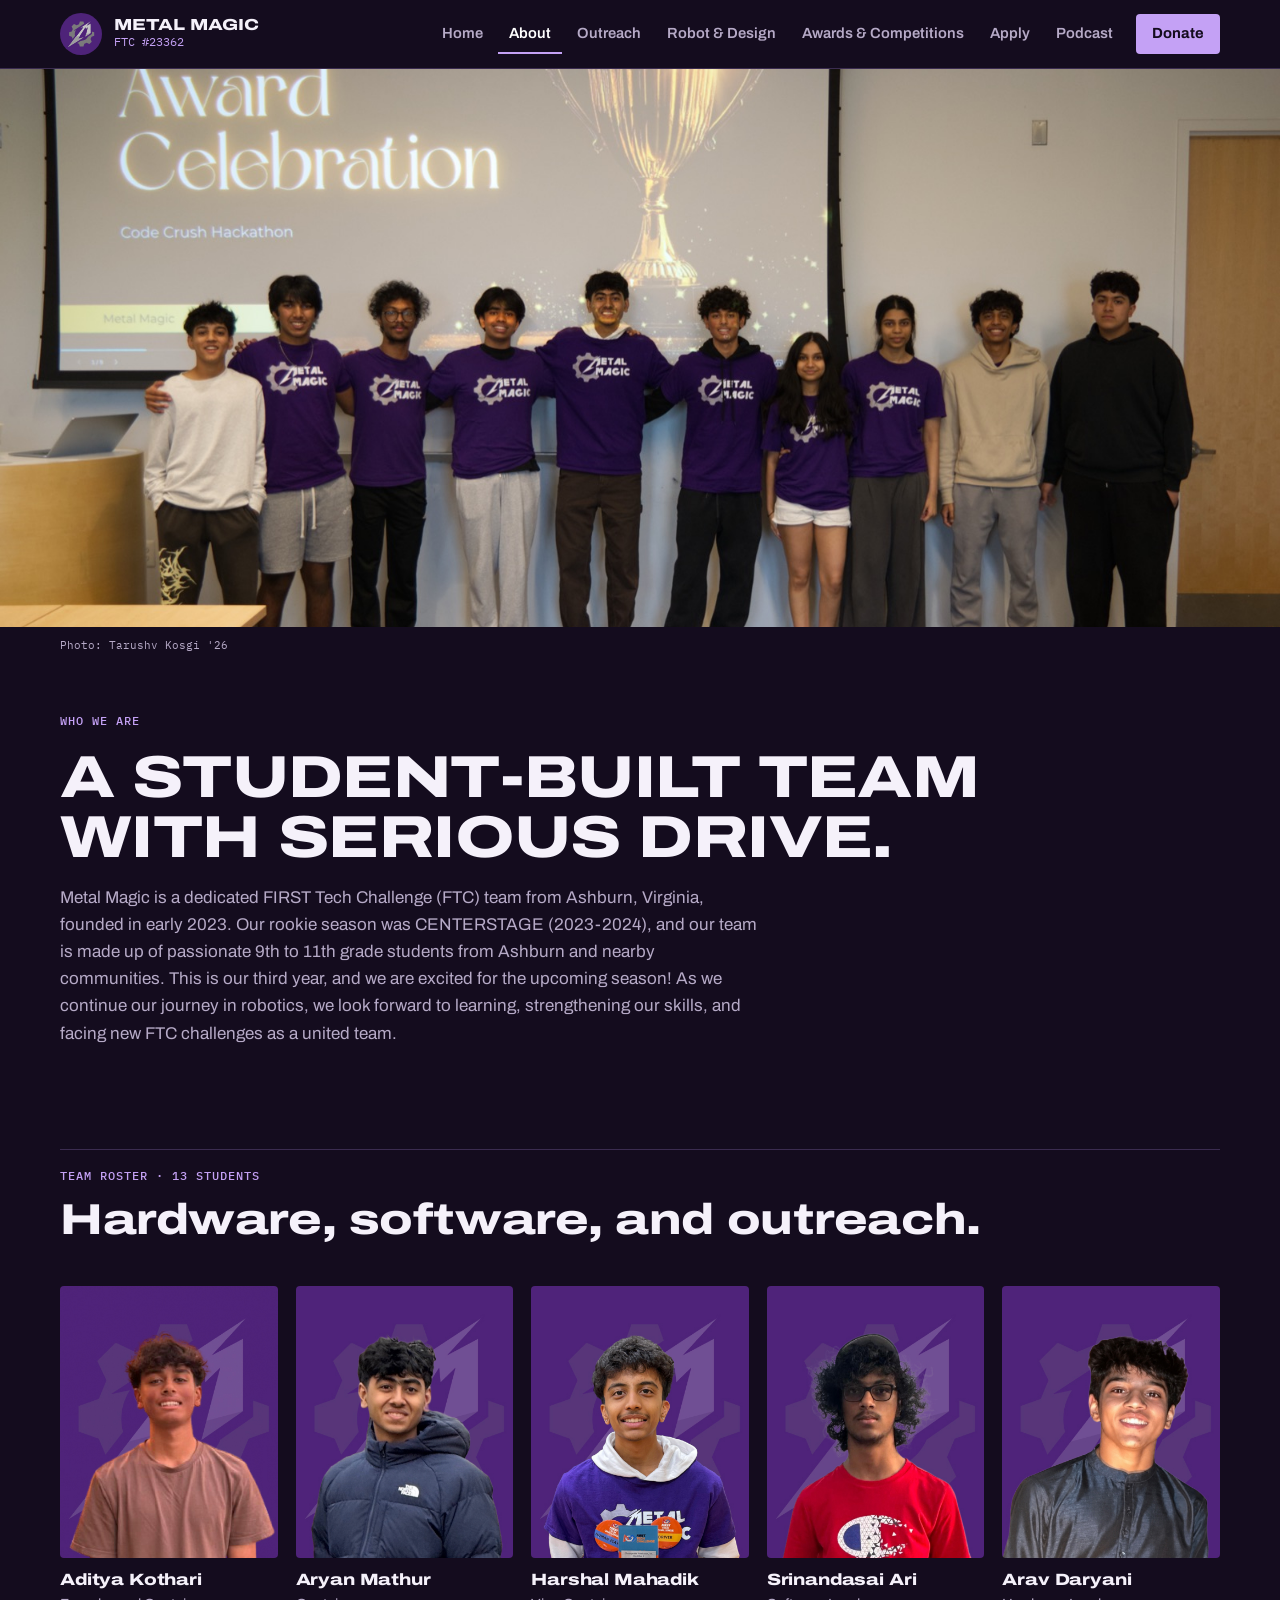
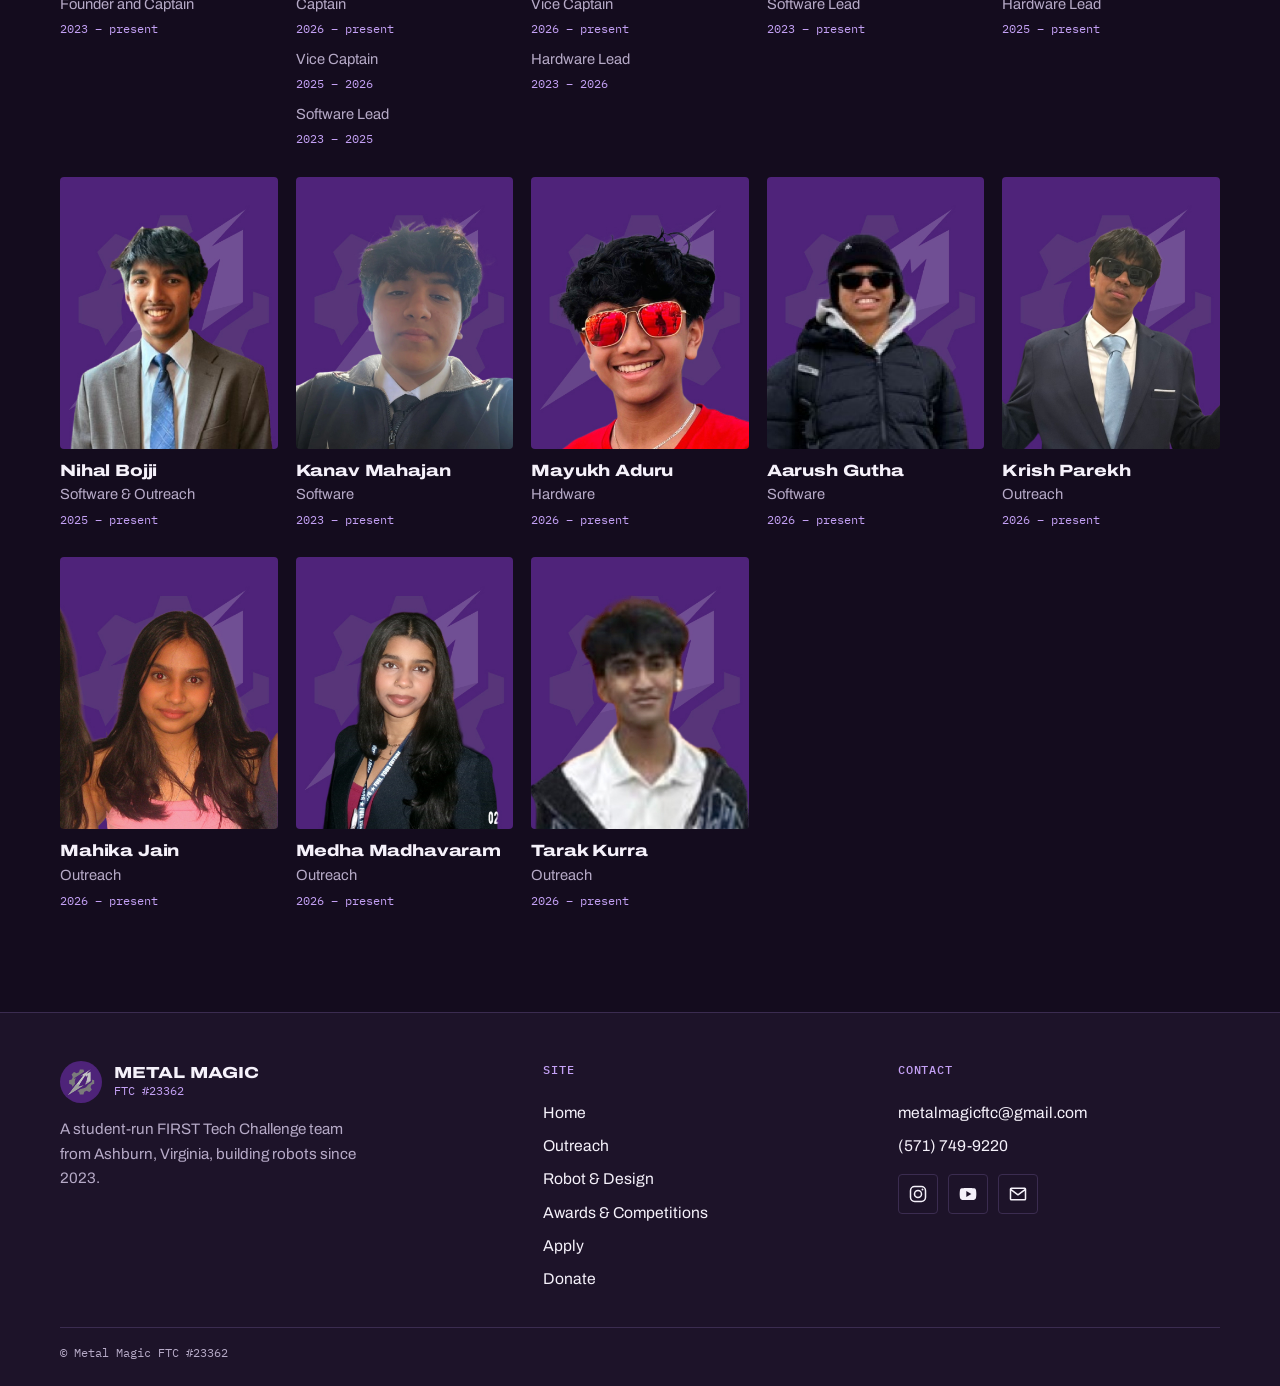
==== commit 960dfc72: "updated about's" ====
--- a/about.html
+++ b/about.html
@@ -62,22 +62,28 @@
           </div>
           <div class="roster">
             <article class="member">
+              <img loading="lazy" decoding="async" src="assets/team/aditya-kothari.jpg" alt="Aditya Kothari" width="396" height="567" />
+              <h3>Aditya Kothari</h3>
+              <p>Founder and Captain</p>
+              <span>2023 – present</span>
+            </article>
+            <article class="member">
               <img loading="lazy" decoding="async" src="assets/team/aryan-mathur.jpg" alt="Aryan Mathur" width="396" height="567" />
               <h3>Aryan Mathur</h3>
-              <p>Co-Captain, Software &amp; Outreach</p>
-              <span>2023 – present</span>
+              <p>Captain</p>
+              <span>2026 – present</span>
+              <p>Vice Captain</p>
+              <span>2025 – 2026</span>
+              <p>Software Lead</p>
+              <span>2023 – 2025</span>
             </article>
             <article class="member">
               <img loading="lazy" decoding="async" src="assets/team/harshal-mahadik.jpg" alt="Harshal Mahadik" width="396" height="567" />
               <h3>Harshal Mahadik</h3>
-              <p>Co-Captain, Hardware</p>
-              <span>2023 – present</span>
-            </article>
-            <article class="member">
-              <img loading="lazy" decoding="async" src="assets/team/aditya-kothari.jpg" alt="Aditya Kothari" width="396" height="567" />
-              <h3>Aditya Kothari</h3>
-              <p>Team Advisor, Outreach &amp; Hardware, Former Captain</p>
-              <span>2023 – present</span>
+              <p>Vice Captain</p>
+              <span>2026 – present</span>
+              <p>Hardware Lead</p>
+              <span>2023 – 2026</span>
             </article>
             <article class="member">
               <img loading="lazy" decoding="async" src="assets/team/srinandasai-ari.jpg" alt="Srinandasai Ari" width="396" height="567" />
--- a/styles.css
+++ b/styles.css
@@ -102,6 +102,10 @@
 .starfield-fixed {
   position: fixed;
   z-index: 0;
+  /* tallest viewport, so the canvas doesn't resize as a phone's address bar hides */
+  bottom: auto;
+  height: 100vh;
+  height: 100lvh;
 }
 
 main,
@@ -705,20 +709,16 @@
 .sponsor-tier-label {
   display: flex;
   align-items: center;
-  gap: 14px;
-  margin-bottom: 12px;
-  font-family: var(--mono);
-  font-size: 0.78rem;
-  font-weight: 600;
-  letter-spacing: 0.08em;
+  gap: 12px;
+  margin-bottom: 14px;
+  line-height: 1.1;
   text-transform: uppercase;
-  color: var(--brand);
 }
 
 .sponsor-tier-label::before {
   content: "";
-  width: 10px;
-  height: 10px;
+  width: 0.62em;
+  height: 0.62em;
   background: currentColor;
 }
 
@@ -729,12 +729,29 @@
   background: #d9d1e6;
 }
 
-.sponsor-tier-gold .sponsor-tier-label::before {
-  background: #d9a400;
-}
-
-.sponsor-tier-silver .sponsor-tier-label::before {
-  background: #9a96a3;
+/* Magic gets its own ornamental face; Gold uses the site's heading style, Silver the body style */
+.sponsor-tier-magic .sponsor-tier-label {
+  font-family: "Cinzel Decorative", Georgia, serif;
+  font-size: 1.75rem;
+  font-weight: 900;
+  letter-spacing: 0.02em;
+  text-transform: none;
+  color: var(--brand);
+}
+
+.sponsor-tier-gold .sponsor-tier-label {
+  font-size: 1.25rem;
+  font-weight: 800;
+  font-stretch: 125%;
+  letter-spacing: 0.01em;
+  color: #9a6f00;
+}
+
+.sponsor-tier-silver .sponsor-tier-label {
+  font-size: 1.02rem;
+  font-weight: 400;
+  letter-spacing: 0.08em;
+  color: #6c6877;
 }
 
 .sponsor-grid {
@@ -752,49 +769,60 @@
   justify-content: center;
 }
 
+/* Two Silver sponsors for now: a centered pair instead of a row with a gap */
+.sponsor-tier-silver .sponsor-grid {
+  grid-template-columns: repeat(2, minmax(0, 420px));
+  justify-content: center;
+}
+
+/* Logo and blurb share one grid cell, so the card is always tall enough for
+   whichever is bigger and the blurb can never be cut off. */
 .sponsor-card {
-  position: relative;
-  display: flex;
-  align-items: center;
-  justify-content: center;
+  display: grid;
   overflow: hidden;
   min-height: 150px;
-  padding: 22px;
   border: 1px solid #d9d1e6;
   border-radius: var(--radius);
   background: #fff;
 }
 
+.sponsor-card > * {
+  grid-area: 1 / 1;
+}
+
 .sponsor-card img {
+  place-self: center;
   width: auto;
+  max-width: calc(100% - 44px);
   max-height: 78px;
+  margin: 22px;
   object-fit: contain;
 }
 
 .sponsor-tier-magic .sponsor-card {
   min-height: 270px;
-  padding: 36px;
   border: 2px solid var(--brand);
   box-shadow: 10px 10px 0 var(--brand);
   margin: 0 10px 10px 0;
 }
 
 .sponsor-tier-magic .sponsor-card img {
+  max-width: calc(100% - 72px);
   max-height: 190px;
+  margin: 36px;
 }
 
 .sponsor-tier-gold .sponsor-card {
   min-height: 190px;
-  padding: 28px;
 }
 
 .sponsor-tier-gold .sponsor-card img {
+  max-width: calc(100% - 56px);
   max-height: 116px;
+  margin: 28px;
 }
 
 .sponsor-blurb {
-  position: absolute;
-  inset: 0;
   display: grid;
   align-content: center;
   justify-items: center;
@@ -820,6 +848,16 @@
   max-width: 46ch;
 }
 
+.sponsor-tier-silver .sponsor-blurb {
+  padding: 16px;
+  font-size: 0.86rem;
+  line-height: 1.4;
+}
+
+.sponsor-tier-silver .sponsor-blurb strong {
+  font-size: 0.95rem;
+}
+
 .sponsor-tier-magic .sponsor-blurb {
   background: var(--ink);
   font-size: 1.08rem;
@@ -994,6 +1032,10 @@
   line-height: 1.4;
 }
 
+.member span + p {
+  margin-top: 10px;
+}
+
 .member span {
   display: block;
   margin-top: 6px;
@@ -1453,12 +1495,17 @@
   }
 
   .sponsor-tier-silver .sponsor-grid {
+    grid-template-columns: repeat(2, minmax(0, 1fr));
     gap: 8px;
   }
 
   .sponsor-tier-magic .sponsor-card {
     min-height: 190px;
-    padding: 24px;
+  }
+
+  .sponsor-tier-magic .sponsor-card img {
+    max-width: calc(100% - 48px);
+    margin: 24px;
   }
 
   .sponsor-tier-gold .sponsor-card {
@@ -1467,7 +1514,16 @@
 
   .sponsor-tier-silver .sponsor-card {
     min-height: 92px;
-    padding: 12px;
+  }
+
+  .sponsor-tier-silver .sponsor-card img {
+    max-width: calc(100% - 24px);
+    margin: 12px;
+  }
+
+  /* Three logos across leaves no room for a readable blurb */
+  .sponsor-blurb {
+    display: none;
   }
 
   .tabs-bar {
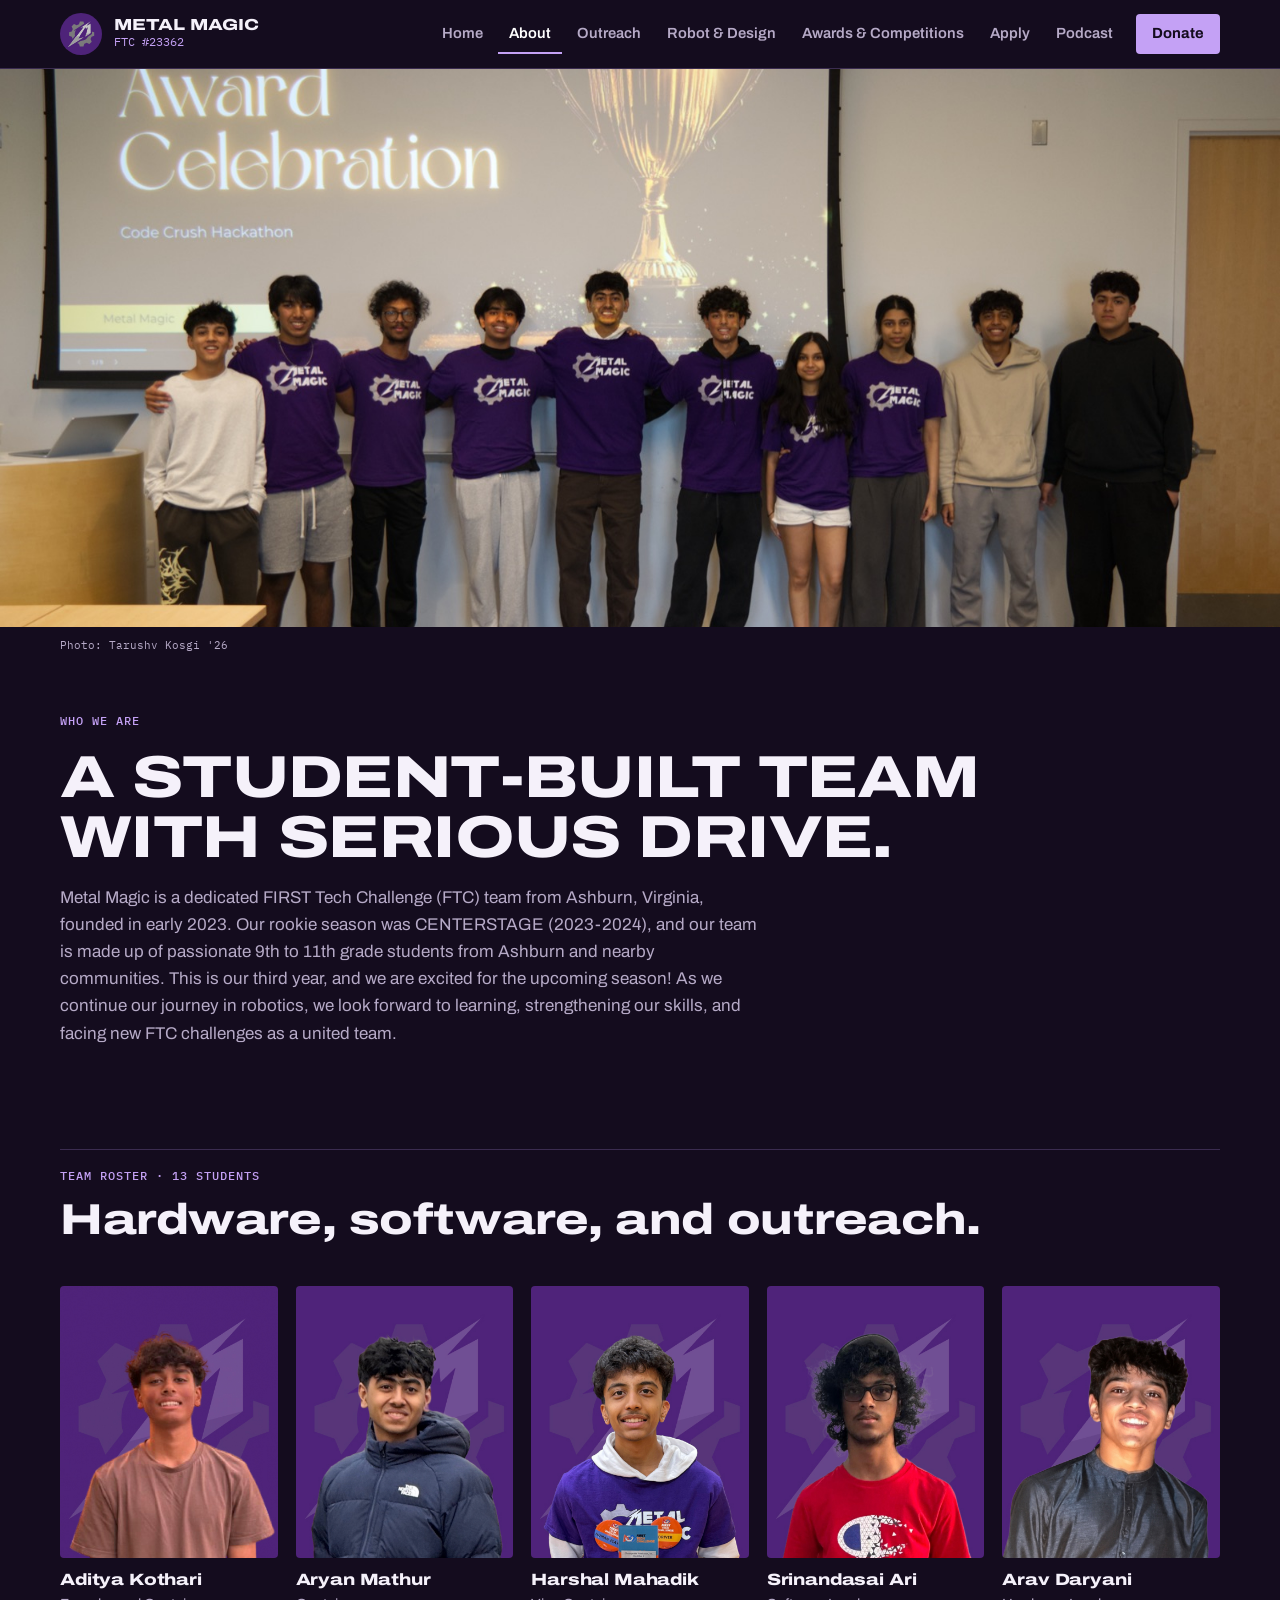
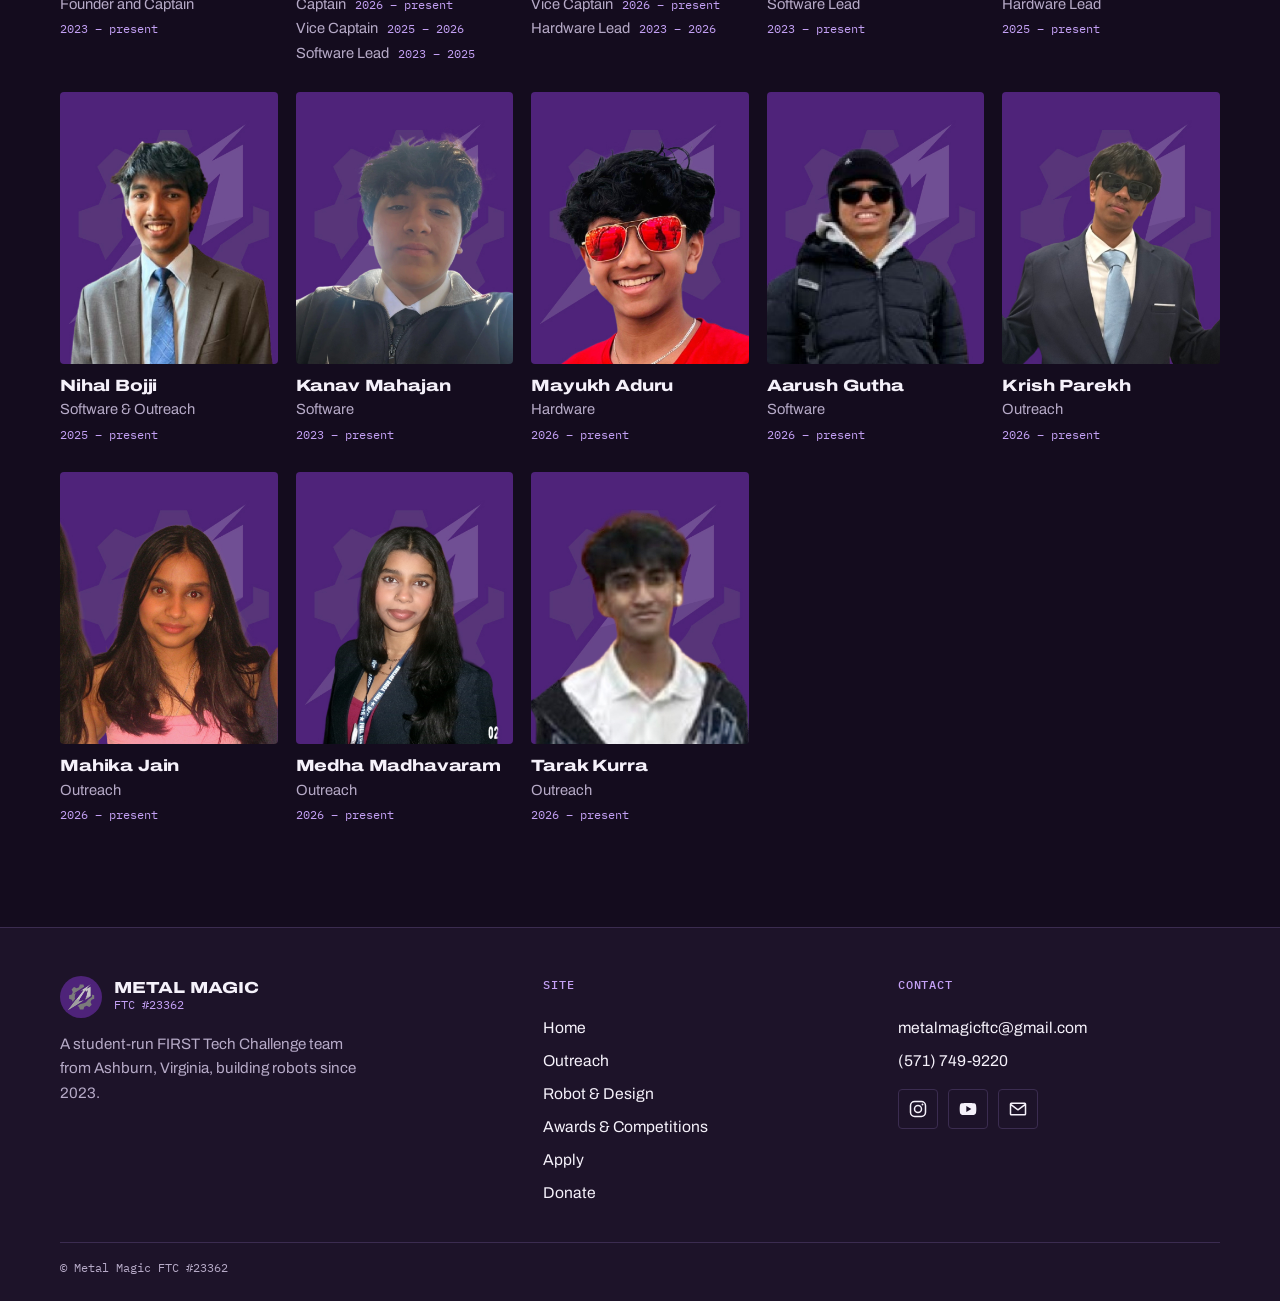
==== commit f1a2dfe3: "updated abouts" ====
--- a/about.html
+++ b/about.html
@@ -70,20 +70,15 @@
             <article class="member">
               <img loading="lazy" decoding="async" src="assets/team/aryan-mathur.jpg" alt="Aryan Mathur" width="396" height="567" />
               <h3>Aryan Mathur</h3>
-              <p>Captain</p>
-              <span>2026 – present</span>
-              <p>Vice Captain</p>
-              <span>2025 – 2026</span>
-              <p>Software Lead</p>
-              <span>2023 – 2025</span>
+              <p>Captain <span>2026 – present</span></p>
+              <p>Vice Captain <span>2025 – 2026</span></p>
+              <p>Software Lead <span>2023 – 2025</span></p>
             </article>
             <article class="member">
               <img loading="lazy" decoding="async" src="assets/team/harshal-mahadik.jpg" alt="Harshal Mahadik" width="396" height="567" />
               <h3>Harshal Mahadik</h3>
-              <p>Vice Captain</p>
-              <span>2026 – present</span>
-              <p>Hardware Lead</p>
-              <span>2023 – 2026</span>
+              <p>Vice Captain <span>2026 – present</span></p>
+              <p>Hardware Lead <span>2023 – 2026</span></p>
             </article>
             <article class="member">
               <img loading="lazy" decoding="async" src="assets/team/srinandasai-ari.jpg" alt="Srinandasai Ari" width="396" height="567" />
--- a/styles.css
+++ b/styles.css
@@ -1032,8 +1032,9 @@
   line-height: 1.4;
 }
 
-.member span + p {
-  margin-top: 10px;
+.member p span {
+  display: inline;
+  margin: 0 0 0 6px;
 }
 
 .member span {
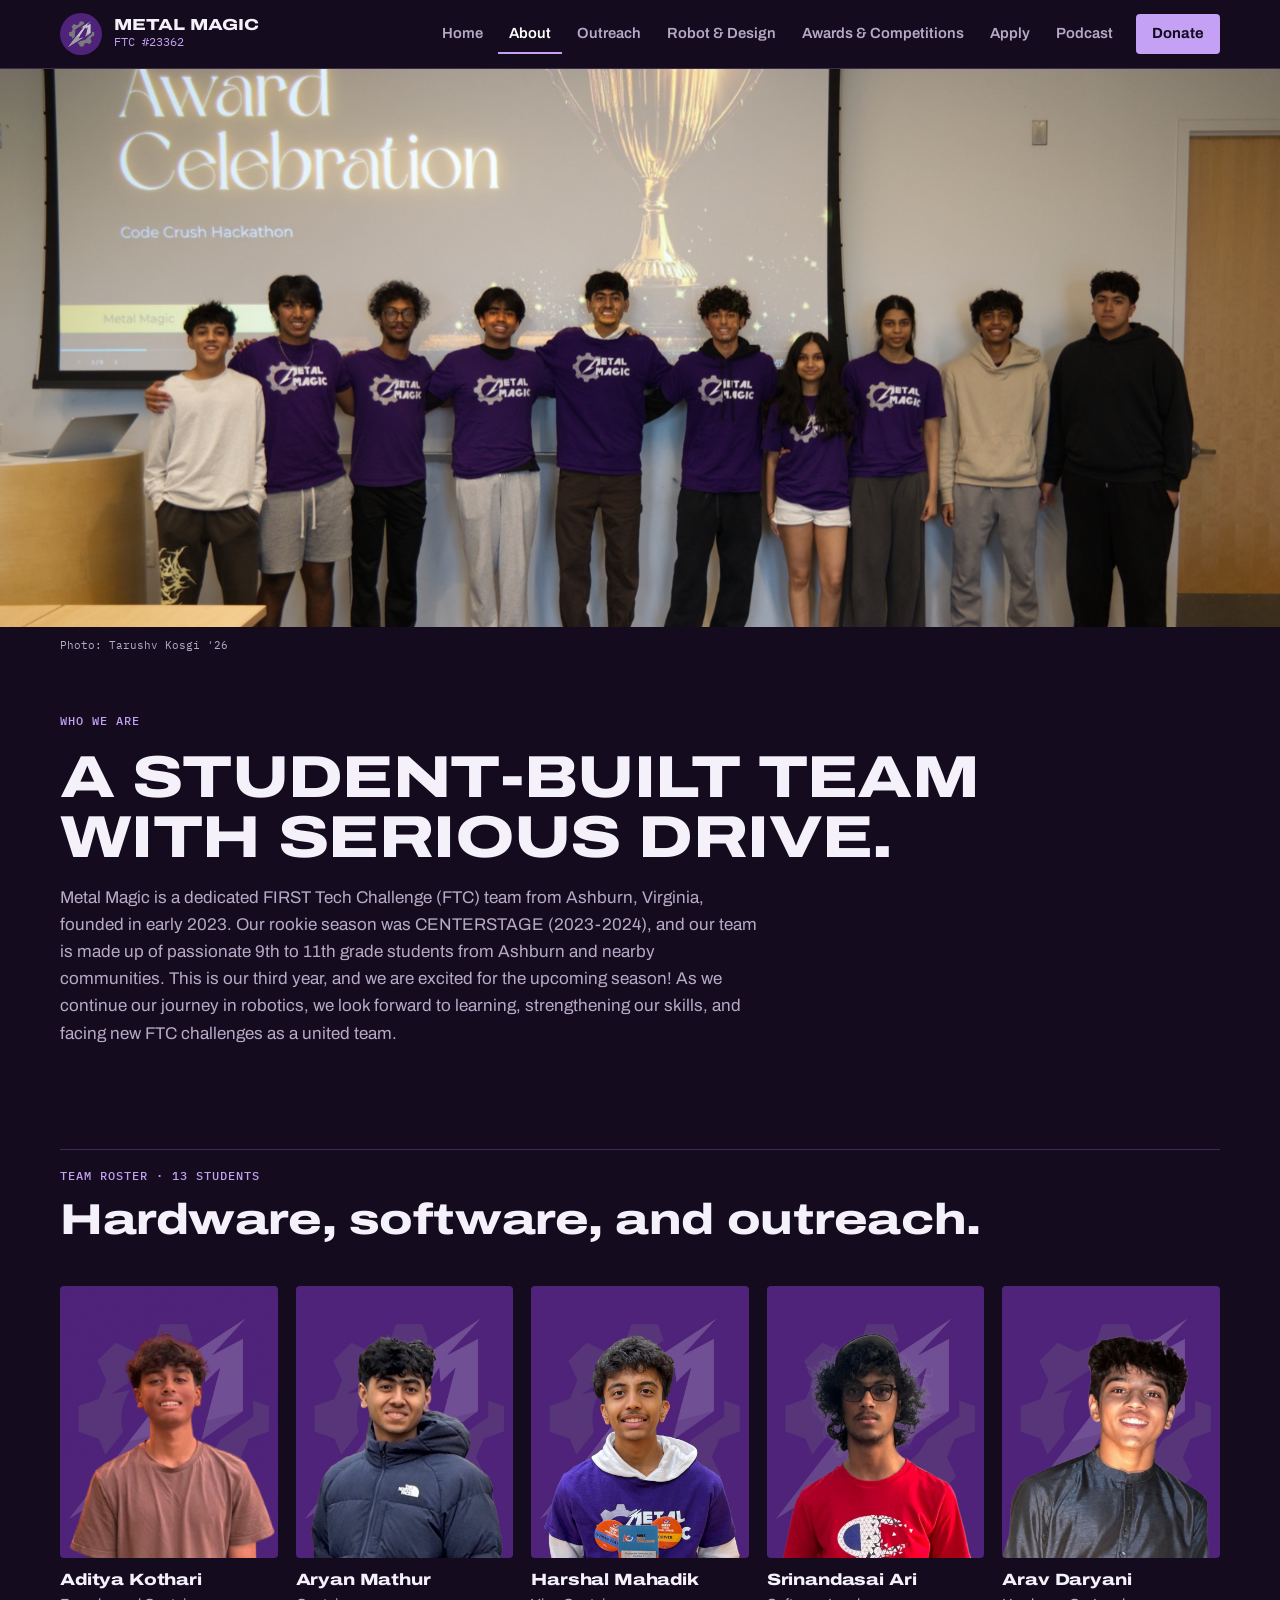
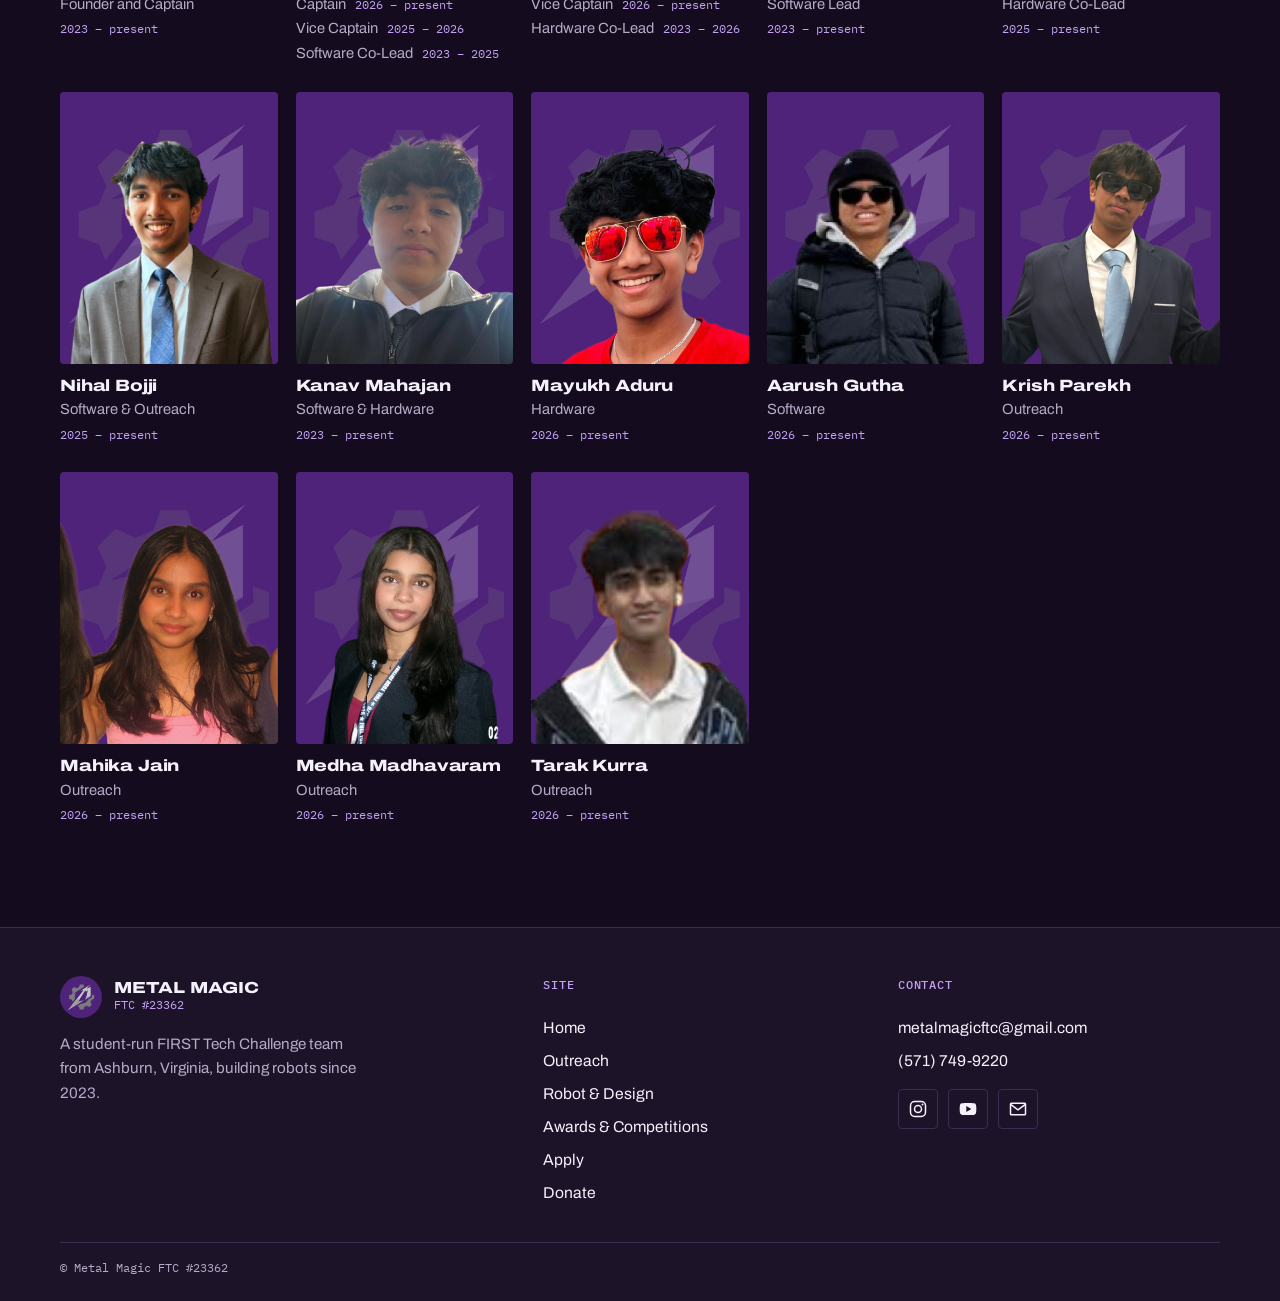
==== commit f8fa079c: "changed awards and about" ====
--- a/about.html
+++ b/about.html
@@ -72,13 +72,13 @@
               <h3>Aryan Mathur</h3>
               <p>Captain <span>2026 – present</span></p>
               <p>Vice Captain <span>2025 – 2026</span></p>
-              <p>Software Lead <span>2023 – 2025</span></p>
+              <p>Software Co-Lead <span>2023 – 2025</span></p>
             </article>
             <article class="member">
               <img loading="lazy" decoding="async" src="assets/team/harshal-mahadik.jpg" alt="Harshal Mahadik" width="396" height="567" />
               <h3>Harshal Mahadik</h3>
               <p>Vice Captain <span>2026 – present</span></p>
-              <p>Hardware Lead <span>2023 – 2026</span></p>
+              <p>Hardware Co-Lead <span>2023 – 2026</span></p>
             </article>
             <article class="member">
               <img loading="lazy" decoding="async" src="assets/team/srinandasai-ari.jpg" alt="Srinandasai Ari" width="396" height="567" />
@@ -89,7 +89,7 @@
             <article class="member">
               <img loading="lazy" decoding="async" src="assets/team/arav-daryani.jpg" alt="Arav Daryani" width="396" height="567" />
               <h3>Arav Daryani</h3>
-              <p>Hardware Lead</p>
+              <p>Hardware Co-Lead</p>
               <span>2025 – present</span>
             </article>
             <article class="member">
@@ -101,7 +101,7 @@
             <article class="member">
               <img loading="lazy" decoding="async" src="assets/team/kanav-mahajan.jpg" alt="Kanav Mahajan" width="396" height="567" />
               <h3>Kanav Mahajan</h3>
-              <p>Software</p>
+              <p>Software &amp; Hardware</p>
               <span>2023 – present</span>
             </article>
             <article class="member">
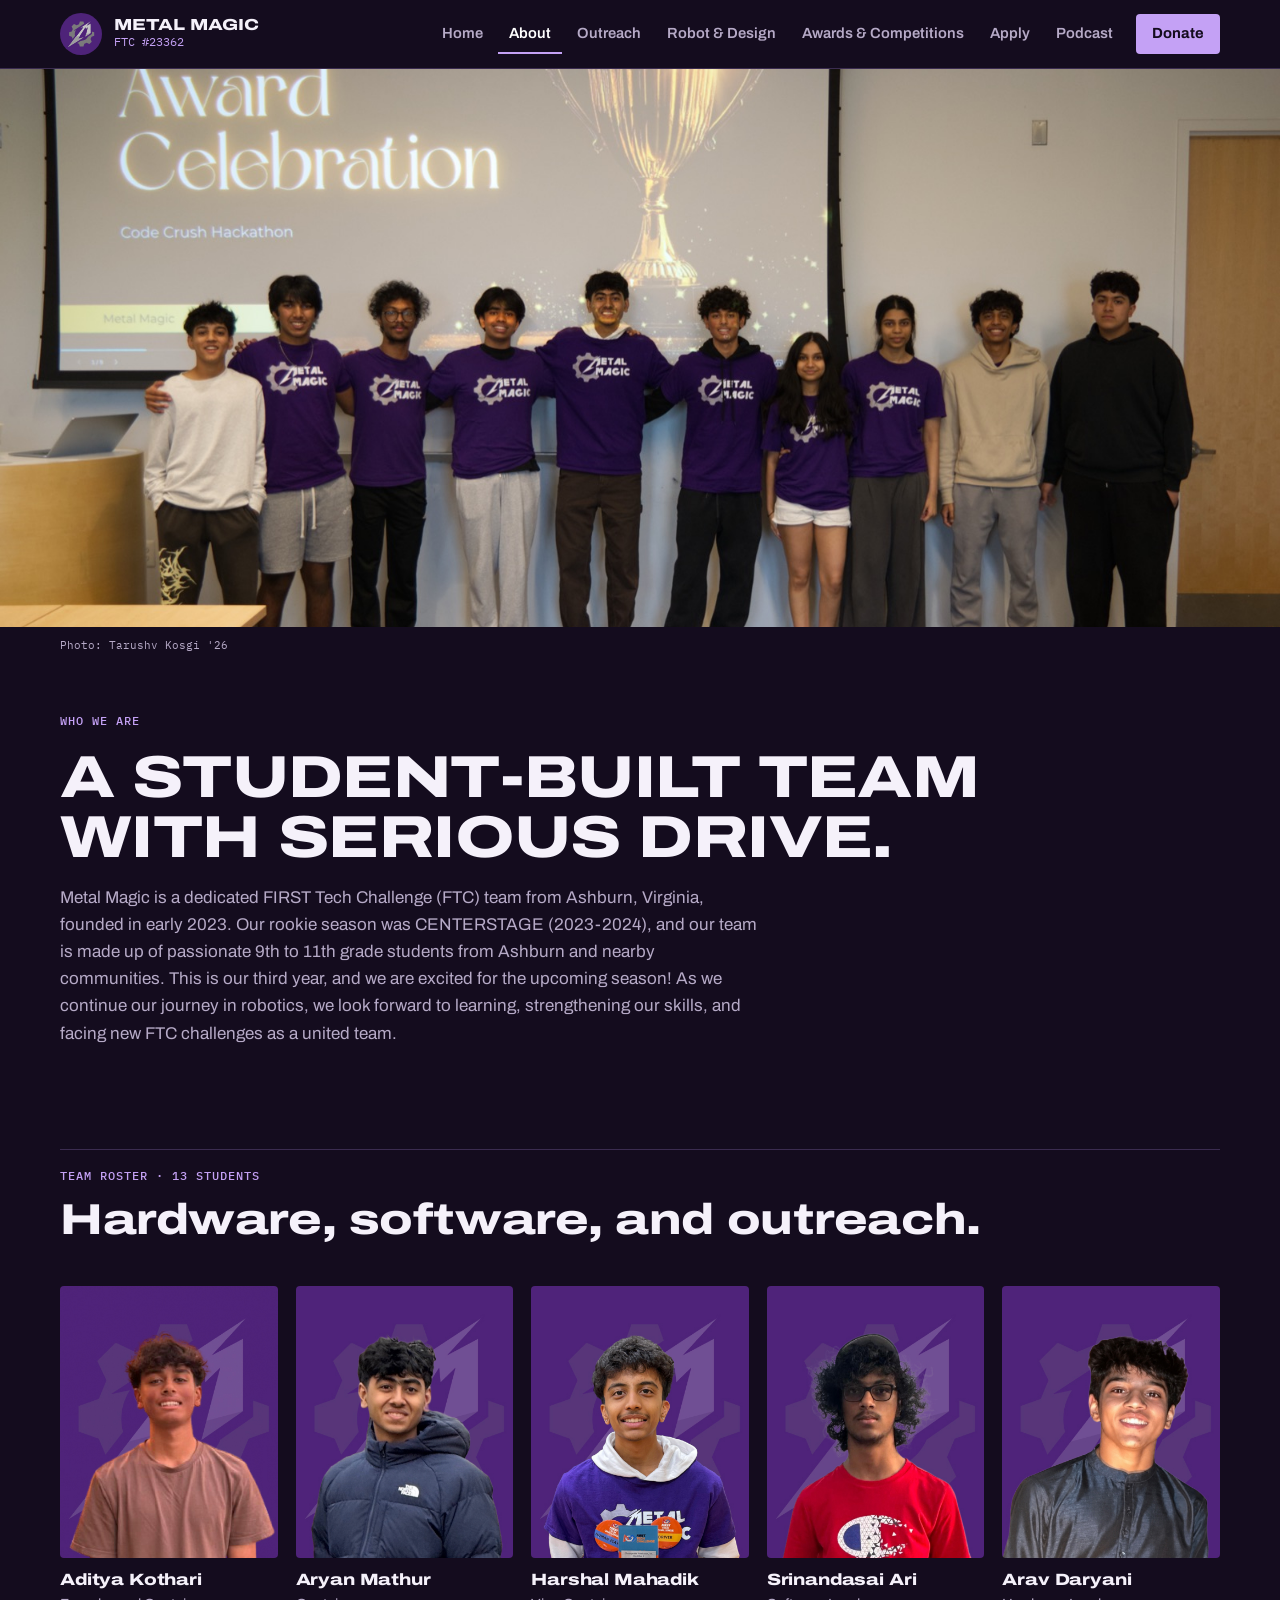
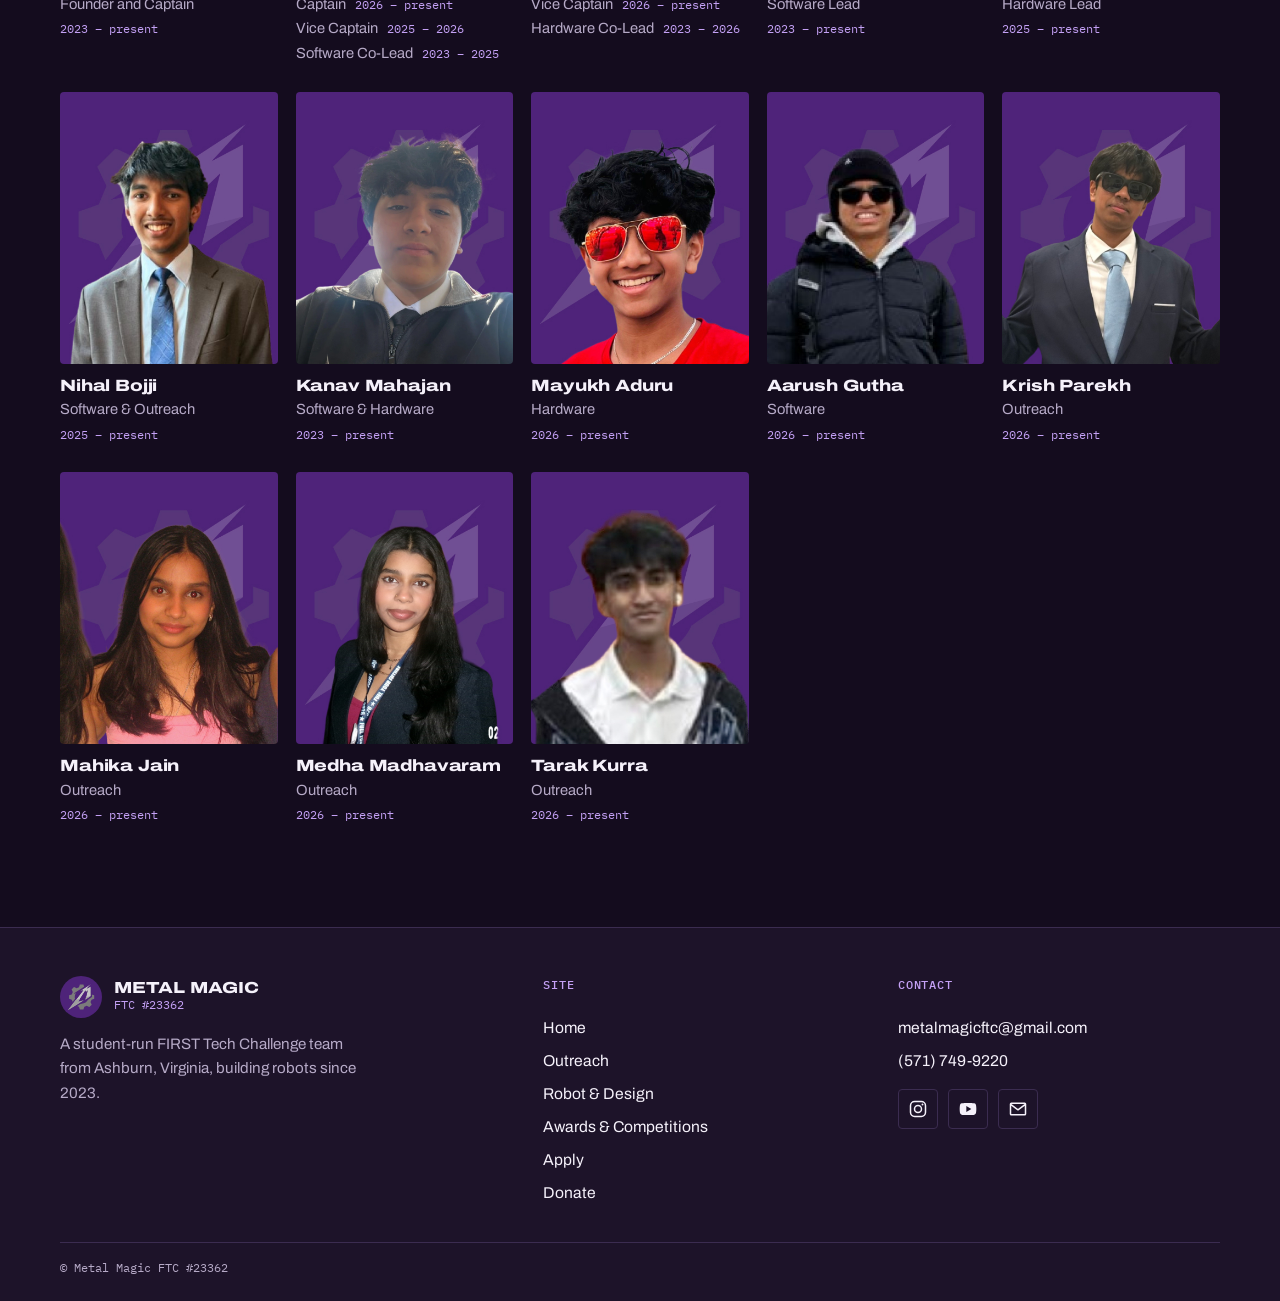
==== commit b3100a42: "Update about.html" ====
--- a/about.html
+++ b/about.html
@@ -89,7 +89,7 @@
             <article class="member">
               <img loading="lazy" decoding="async" src="assets/team/arav-daryani.jpg" alt="Arav Daryani" width="396" height="567" />
               <h3>Arav Daryani</h3>
-              <p>Hardware Co-Lead</p>
+              <p>Hardware Lead</p>
               <span>2025 – present</span>
             </article>
             <article class="member">
